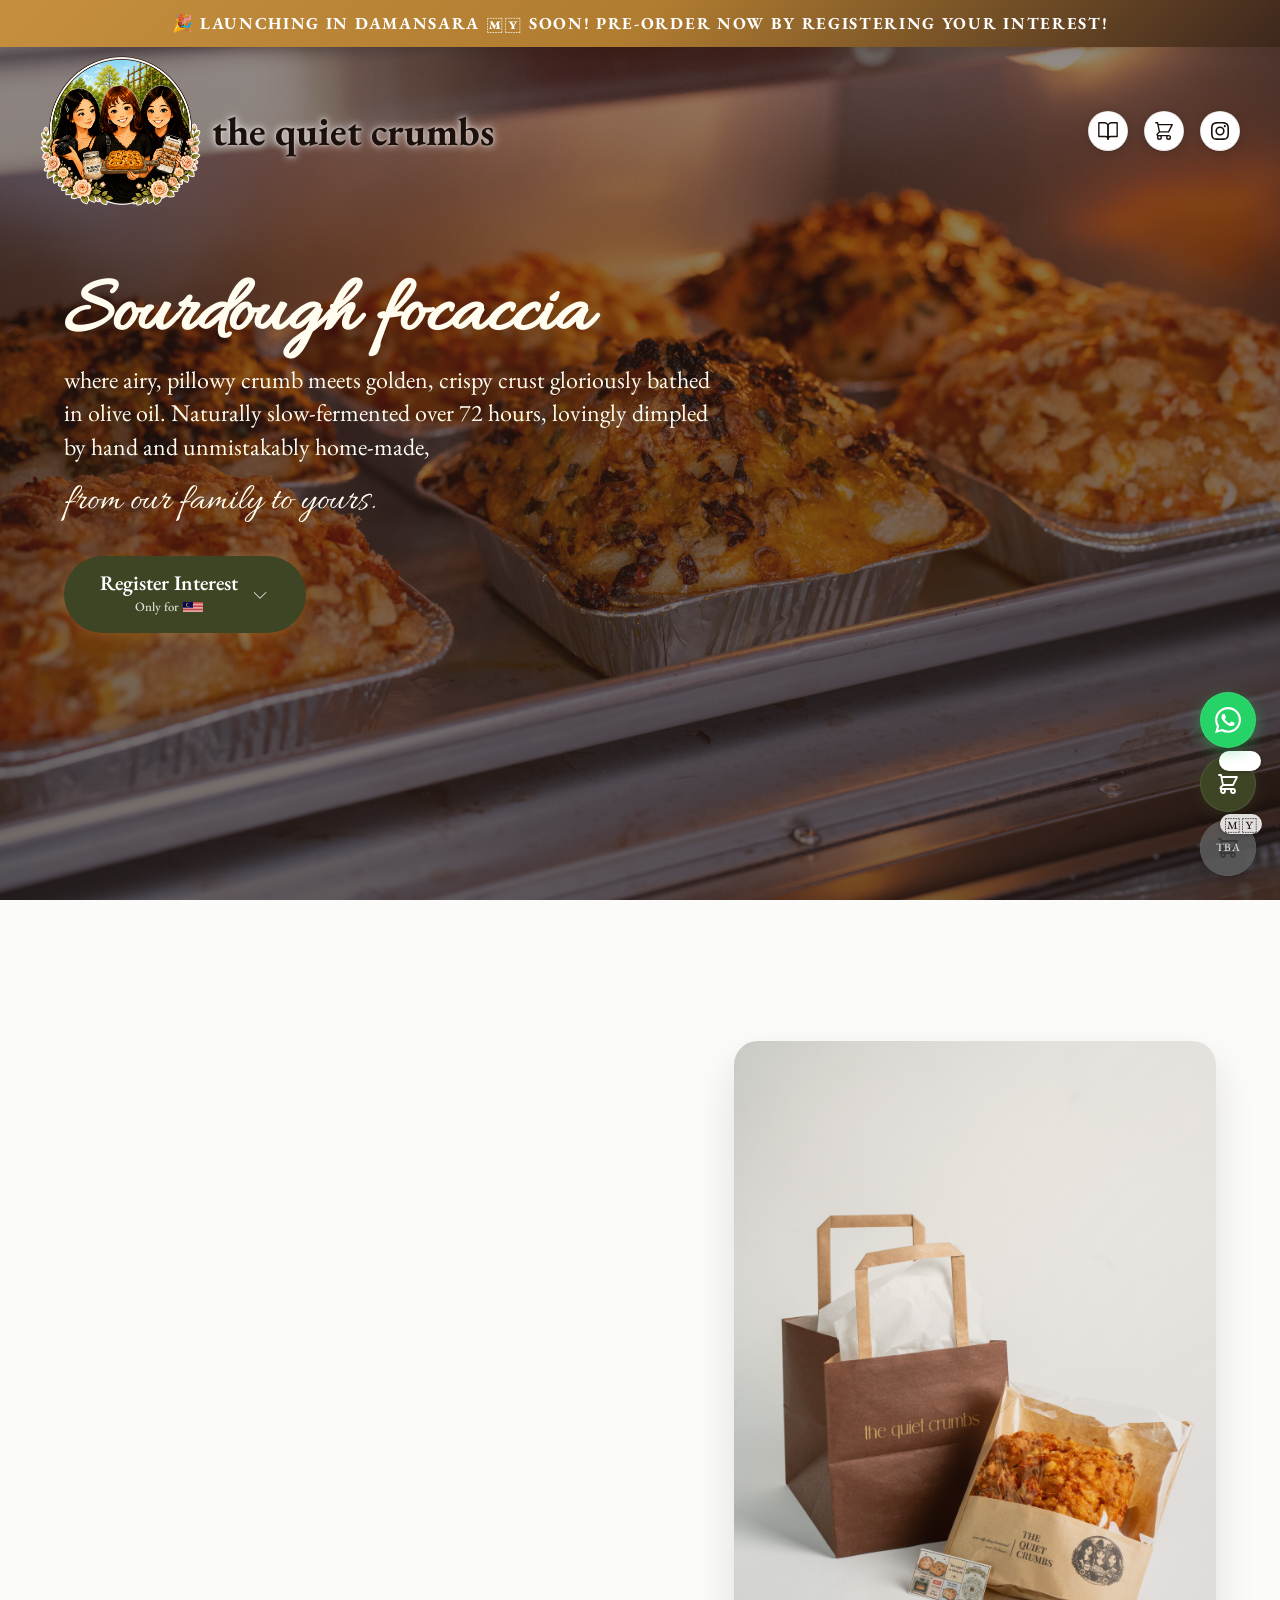
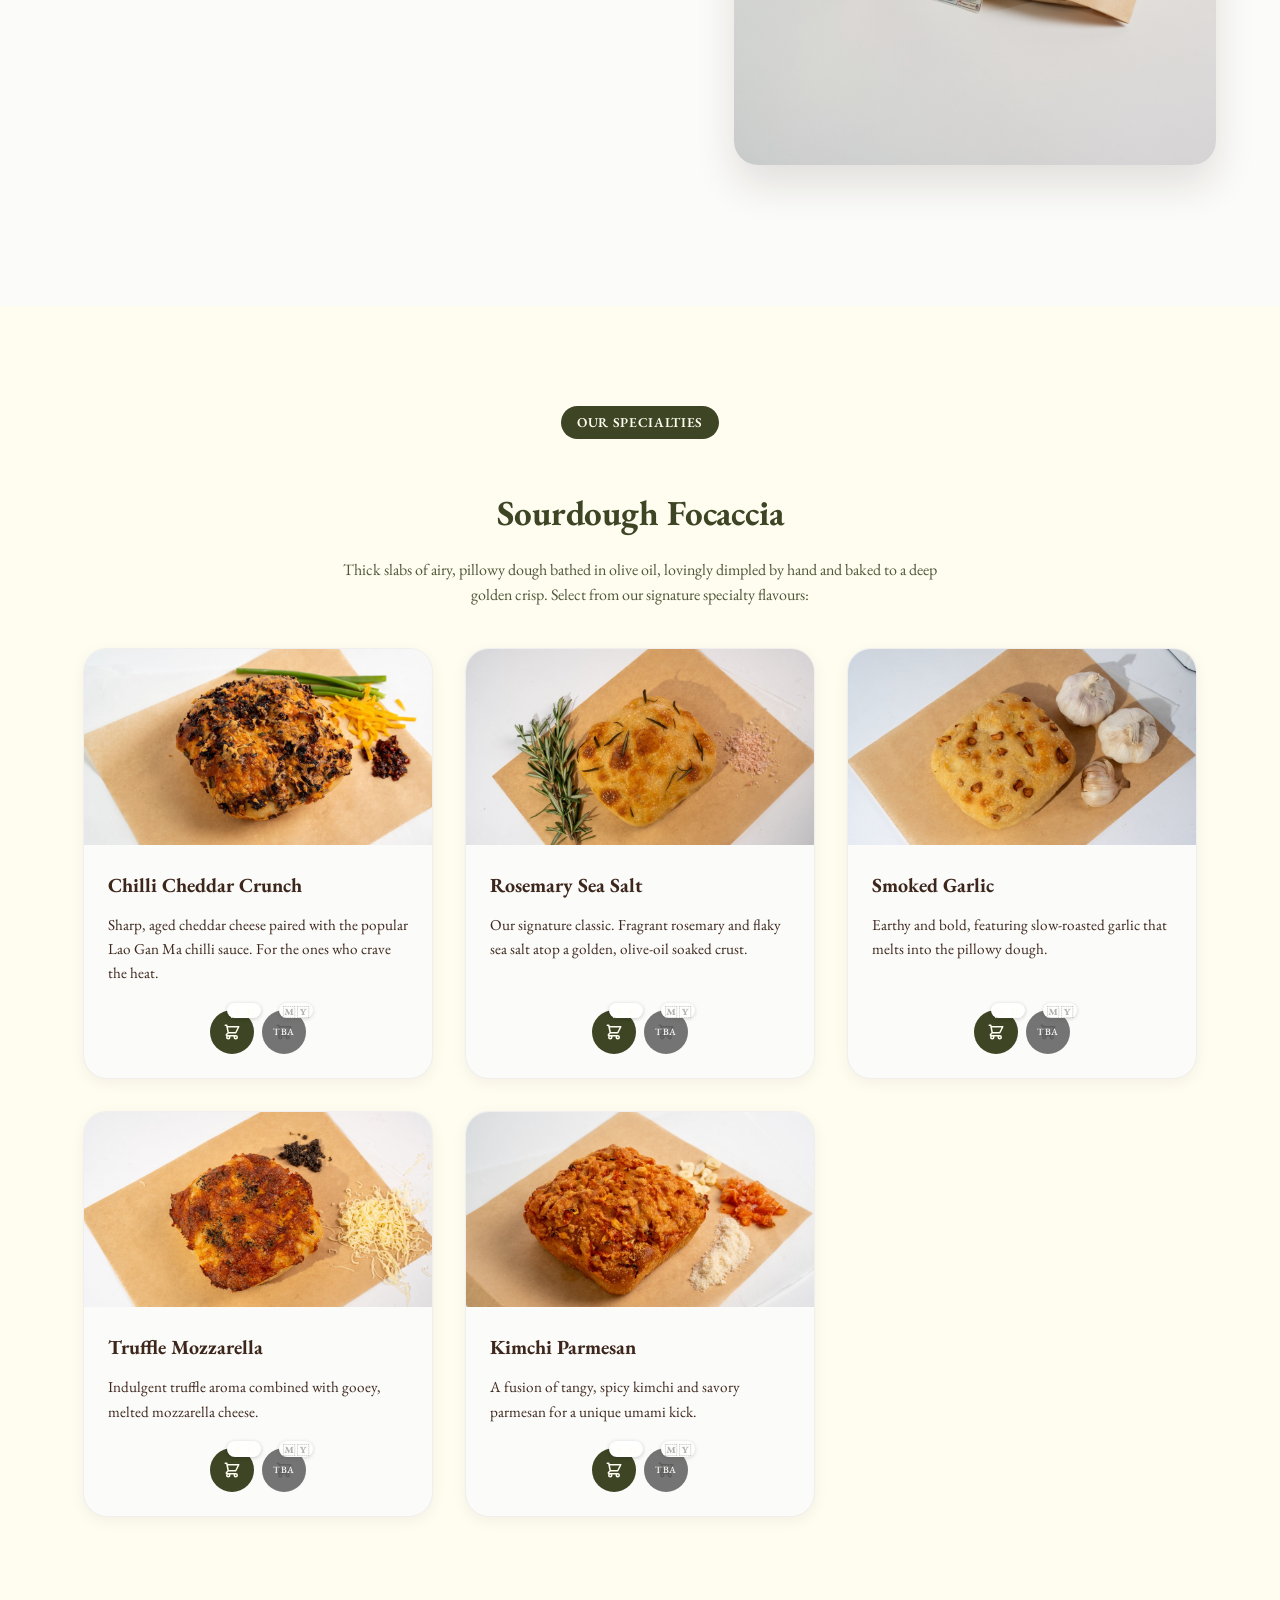
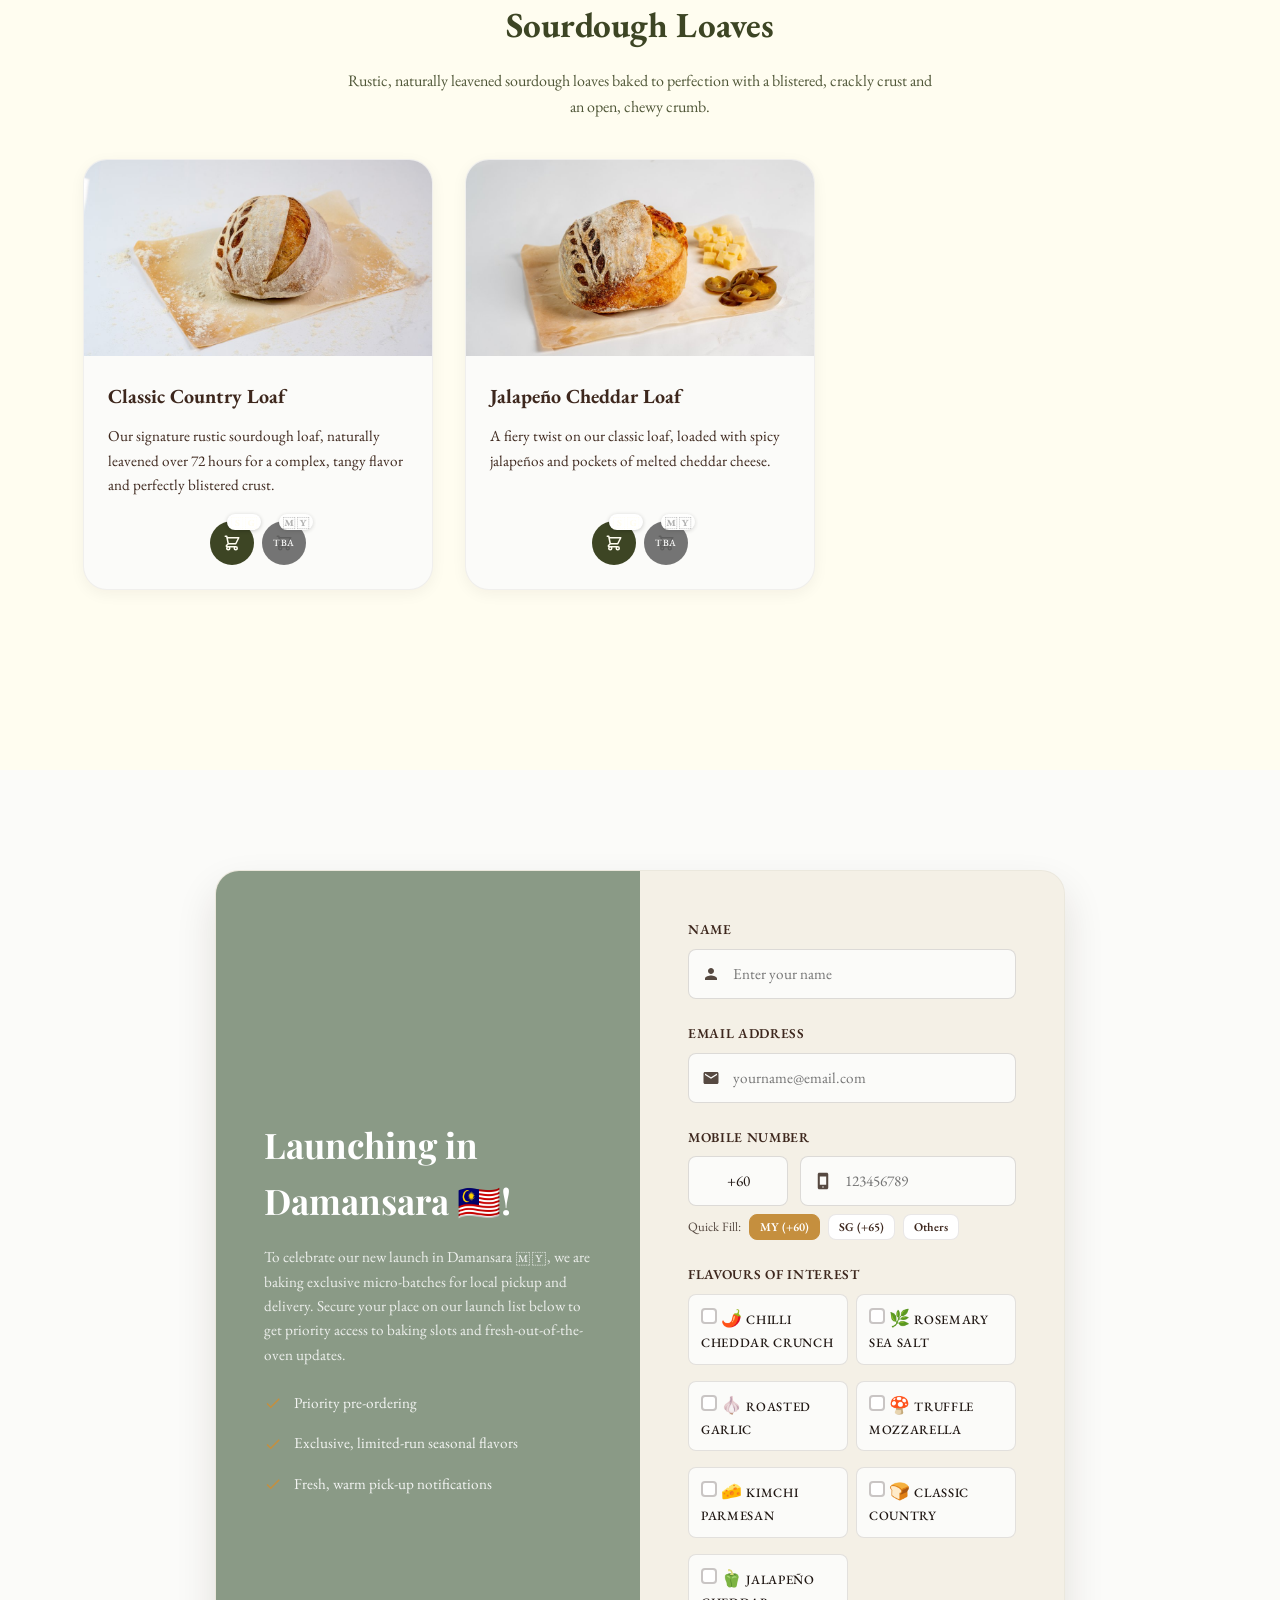
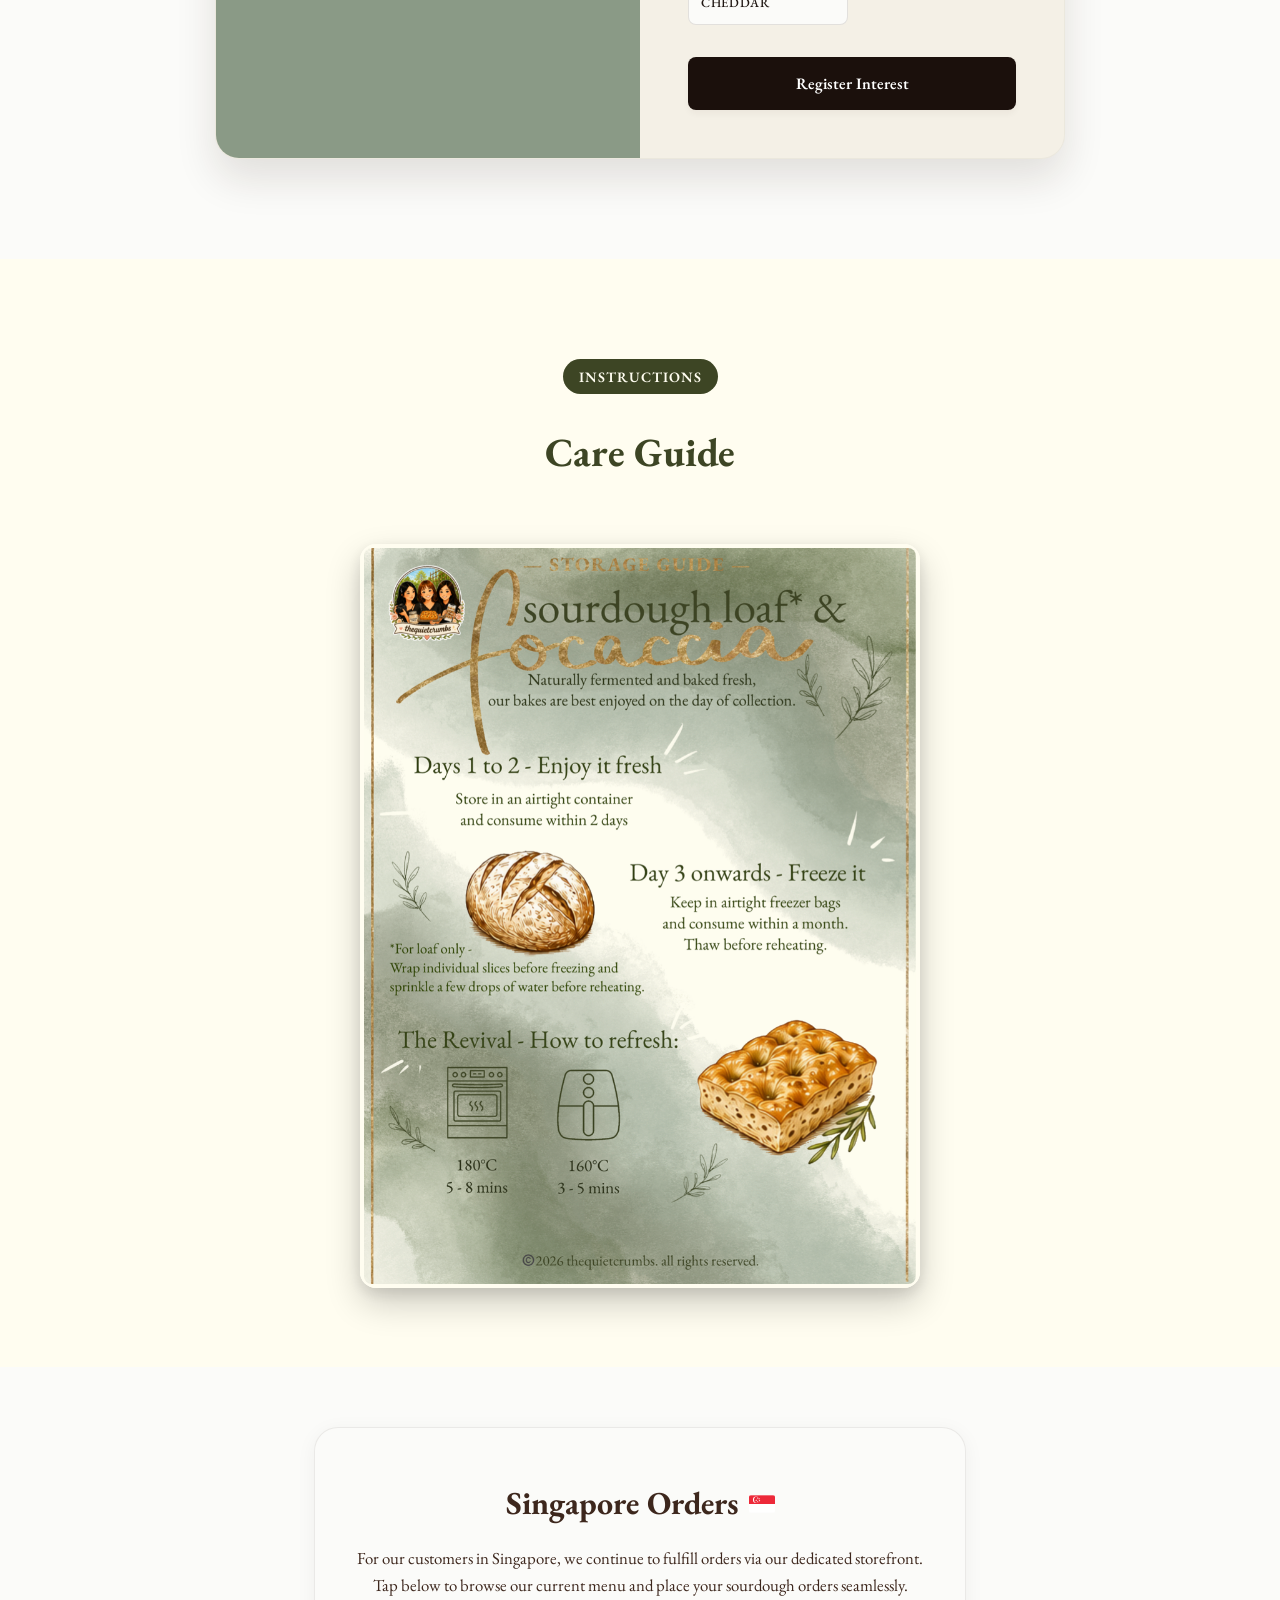
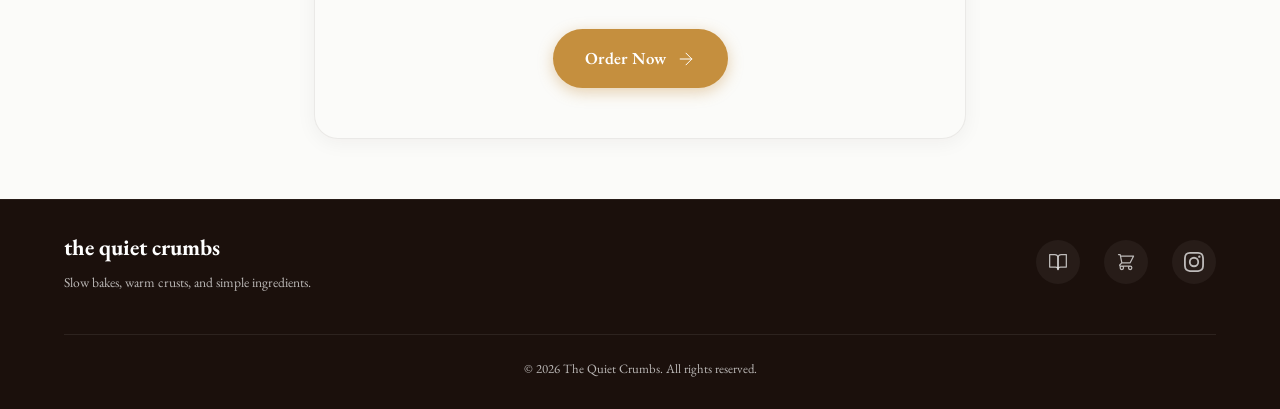
==== index.html @ 99795e87 "chore: point og tags to correct optimized image and delete unused assets" ====
<!DOCTYPE html>
<html lang="en">

<head>
  <meta charset="UTF-8">
  <meta name="viewport" content="width=device-width, initial-scale=1.0">
  <title>The Quiet Crumbs | Artisanal Sourdough & Gourmet Focaccia</title>
  <meta name="description"
    content="Artisanal sourdough and gourmet focaccia, baked with patience, love, and a 72-hour slow fermentation process. Fresh from our home kitchen to your table.">

  <!-- Open Graph Meta Tags for Link Previews (WhatsApp, Telegram, etc.) -->
  <meta property="og:title" content="The Quiet Crumbs | Artisanal Sourdough & Gourmet Focaccia">
  <meta property="og:description" content="Artisanal sourdough and gourmet focaccia, baked with patience, love, and a 72-hour slow fermentation process. Fresh from our home kitchen to your table.">
  <meta property="og:image" content="https://thequietcrumbs.com/assets/og-image-2-opt.jpg">
  <meta property="og:image:width" content="1200">
  <meta property="og:image:height" content="630">
  <meta property="og:url" content="https://thequietcrumbs.com/">
  <meta property="og:type" content="website">

  <!-- Twitter Card Data -->
  <meta name="twitter:card" content="summary_large_image">
  <meta name="twitter:title" content="The Quiet Crumbs | Artisanal Sourdough & Gourmet Focaccia">
  <meta name="twitter:description" content="Artisanal sourdough and gourmet focaccia, baked with patience, love, and a 72-hour slow fermentation process. Fresh from our home kitchen to your table.">
  <meta name="twitter:image" content="https://thequietcrumbs.com/assets/og-image-2-opt.jpg">

  <!-- Favicon -->
  <link rel="icon" href="assets/favicon.png" type="image/png">
  <link rel="apple-touch-icon" href="assets/favicon.png">

  <!-- Google Fonts: Playfair Display (Serif) & Plus Jakarta Sans (Sans-serif) -->
  <link rel="preconnect" href="https://fonts.googleapis.com">
  <link rel="preconnect" href="https://fonts.gstatic.com" crossorigin>
  <link
    href="https://fonts.googleapis.com/css2?family=Allura&family=EB+Garamond:ital,wght@0,400..800;1,400..800&family=Playfair+Display:ital,wght@0,400..900;1,400..900&family=Plus+Jakarta+Sans:wght@300;400;500;600;700&display=swap"
    rel="stylesheet">

  <link rel="stylesheet" href="css/styles.css">
</head>

<body>

  <!-- SUCCESS TOAST -->
  <div class="toast" id="successToast">
    <div class="toast-icon">
      <svg viewBox="0 0 24 24">
        <path d="M20 6L9 17L4 12" stroke-linecap="round" stroke-linejoin="round" />
      </svg>
    </div>
    <div class="toast-content">
      <h4>Pre-Order Registered!</h4>
      <p>Thank you. We will contact you once the next batch is ready.</p>
    </div>
  </div>

  <!-- FLOATING ACTIONS WRAPPER -->
  <!-- SG Order (middle) -->
  <a href="https://order.thequietcrumbs.com/" class="whatsapp-float" style="bottom: 88px; width: 56px; height: 56px; padding: 0; justify-content: center; background: var(--color-main-1); box-shadow: 0 4px 15px rgba(61, 69, 36, 0.4); animation: sgPulse 2s infinite; position: fixed; right: 24px;" target="_blank" rel="noopener noreferrer" aria-label="Order Now (Singapore)">
    <svg viewBox="0 0 24 24" style="fill: none !important; stroke: white; stroke-width: 1.8; stroke-linecap: round; stroke-linejoin: round; width: 24px; height: 24px;">
      <path d="M3 3h2l.4 2M7 13h10l4-8H5.4M7 13L5.4 5M7 13l-2.293 2.293c-.63.63-.184 1.707.707 1.707H17m0 0a2 2 0 100 4 2 2 0 000-4zm-8 2a2 2 0 11-4 0 2 2 0 014 0z"></path>
    </svg>
    <span style="position: absolute; top: -6px; right: -6px; font-size: 1rem; line-height: 1; background: white; border-radius: 999px; padding: 2px 4px; box-shadow: 0 1px 4px rgba(0,0,0,0.25);">🇸🇬</span>
  </a>
  <!-- MY Order - TBA (bottom) -->
  <div style="position: fixed; bottom: 24px; right: 24px; width: 56px; height: 56px; border-radius: 50%; background: #d0d0d0; display: flex; align-items: center; justify-content: center; cursor: not-allowed; box-shadow: 0 4px 12px rgba(0,0,0,0.15); z-index: 999; opacity: 0.85;" title="Coming soon for Malaysia" aria-label="Malaysia - Coming Soon">
    <svg viewBox="0 0 24 24" style="fill: none !important; stroke: #888; stroke-width: 1.8; stroke-linecap: round; stroke-linejoin: round; width: 24px; height: 24px;">
      <path d="M3 3h2l.4 2M7 13h10l4-8H5.4M7 13L5.4 5M7 13l-2.293 2.293c-.63.63-.184 1.707.707 1.707H17m0 0a2 2 0 100 4 2 2 0 000-4zm-8 2a2 2 0 11-4 0 2 2 0 014 0z"></path>
    </svg>
    <!-- TBA overlay -->
    <div style="position: absolute; top: 0; left: 0; right: 0; bottom: 0; background: rgba(0,0,0,0.55); border-radius: 50%; display: flex; align-items: center; justify-content: center; color: white; font-weight: 500; font-size: 0.7rem; letter-spacing: 0.5px;">TBA</div>
    <!-- Flag badge on top -->
    <span style="position: absolute; top: -6px; right: -6px; font-size: 1rem; line-height: 1; background: white; border-radius: 999px; padding: 2px 4px; box-shadow: 0 1px 4px rgba(0,0,0,0.25); z-index: 1;">🇲🇾</span>
  </div>
  <!-- WhatsApp (top) -->
  <a id="whatsappFloat" href="#" class="whatsapp-float" style="position: fixed; bottom: 152px; right: 24px; width: 56px; height: 56px; padding: 0; justify-content: center;" target="_blank" rel="noopener noreferrer" aria-label="Chat on WhatsApp">
    <svg viewBox="0 0 24 24" fill="currentColor" style="width: 26px; height: 26px;">
      <path d="M17.472 14.382c-.297-.149-1.758-.867-2.03-.967-.273-.099-.471-.148-.67.15-.197.297-.767.966-.94 1.164-.173.199-.347.223-.644.075-.297-.15-1.255-.463-2.39-1.475-.883-.788-1.48-1.761-1.653-2.059-.173-.297-.018-.458.13-.606.134-.133.298-.347.446-.52.149-.174.198-.298.298-.497.099-.198.05-.371-.025-.52-.075-.149-.669-1.612-.916-2.207-.242-.579-.487-.5-.669-.51-.173-.008-.371-.01-.57-.01-.198 0-.52.074-.792.372-.272.297-1.04 1.016-1.04 2.479 0 1.462 1.065 2.875 1.213 3.074.149.198 2.096 3.2 5.077 4.487.709.306 1.262.489 1.694.625.712.227 1.36.195 1.871.118.571-.085 1.758-.719 2.006-1.413.248-.694.248-1.289.173-1.413-.074-.124-.272-.198-.57-.347m-5.421 7.403h-.004a9.87 9.87 0 01-5.031-1.378l-.361-.214-3.741.982.998-3.648-.235-.374a9.86 9.86 0 01-1.51-5.26c.001-5.45 4.436-9.884 9.888-9.884 2.64 0 5.122 1.03 6.988 2.898a9.825 9.825 0 012.893 6.994c-.003 5.45-4.437 9.884-9.885 9.884m8.413-18.297A11.815 11.815 0 0012.05 0C5.495 0 .16 5.335.157 11.892c0 2.096.547 4.142 1.588 5.945L.057 24l6.305-1.654a11.882 11.882 0 005.683 1.448h.005c6.554 0 11.89-5.335 11.893-11.893a11.821 11.821 0 00-3.48-8.413z"/>
    </svg>
  </a>

  <header id="mainHeader">
    <div class="announcement-bar">
      <span>🎉 Launching in Damansara 🇲🇾 Soon! Pre-Order Now by Registering your Interest!</span>
    </div>
    <div class="container nav-wrapper">
      <a href="#" class="logo" aria-label="The Quiet Crumbs Home">
        <img src="assets/thequietcrumbs_logo.png" alt="The Quiet Crumbs">
        <span>the quiet crumbs</span>
      </a>
      <div class="nav-social">
        <a href="#care-guide" class="btn-care-nav" aria-label="Care Guide" style="color: var(--color-main-1);">
          <svg viewBox="0 0 24 24" fill="none" stroke="currentColor" stroke-width="1.5" stroke-linecap="round" stroke-linejoin="round" style="width: 22px; height: 22px;"><path d="M2 3h6a4 4 0 0 1 4 4v14a3 3 0 0 0-3-3H2z"></path><path d="M22 3h-6a4 4 0 0 0-4 4v14a3 3 0 0 1 3-3h7z"></path></svg>
        </a>
        <a href="https://order.thequietcrumbs.com/" class="btn-care-nav" aria-label="Order" target="_blank" rel="noopener noreferrer" style="color: var(--color-main-1);">
          <svg viewBox="0 0 24 24" fill="none" stroke="currentColor" stroke-width="1.5" stroke-linecap="round" stroke-linejoin="round" style="width: 22px; height: 22px;"><path d="M3 3h2l.4 2M7 13h10l4-8H5.4M7 13L5.4 5M7 13l-2.293 2.293c-.63.63-.184 1.707.707 1.707H17m0 0a2 2 0 100 4 2 2 0 000-4zm-8 2a2 2 0 11-4 0 2 2 0 014 0z"></path></svg>
        </a>
        <a href="https://www.instagram.com/thequietcrumbs/" class="btn-instagram-nav" target="_blank"
          rel="noopener noreferrer" aria-label="Follow us on Instagram" style="color: var(--color-main-1);">
          <!-- SVG Instagram Icon -->
          <svg viewBox="0 0 24 24" fill="currentColor" style="width: 18px; height: 18px;">
            <path
              d="M12 2.163c3.204 0 3.584.012 4.85.07 3.252.148 4.771 1.691 4.919 4.919.058 1.265.069 1.645.069 4.849 0 3.205-.012 3.584-.069 4.849-.149 3.225-1.664 4.771-4.919 4.919-1.266.058-1.644.07-4.85.07-3.204 0-3.584-.012-4.849-.07-3.26-.149-4.771-1.699-4.919-4.92-.058-1.265-.07-1.644-.07-4.849 0-3.204.013-3.583.07-4.849.149-3.227 1.664-4.771 4.919-4.919 1.266-.057 1.645-.069 4.849-.069zM12 0C8.741 0 8.333.014 7.053.072 2.695.272.273 2.69.073 7.051.014 8.333 0 8.741 0 12c0 3.259.014 3.668.072 4.948.2 4.358 2.618 6.78 6.98 6.98 1.281.058 1.689.072 4.948.072 3.259 0 3.668-.014 4.948-.072 4.354-.2 6.782-2.618 6.979-6.98.059-1.28.073-1.689.073-4.948 0-3.259-.014-3.667-.072-4.947-.196-4.354-2.617-6.78-6.979-6.98C15.668.014 15.259 0 12 0zm0 5.838a6.162 6.162 0 1 0 0 12.324 6.162 6.162 0 0 0 0-12.324zM12 16a4 4 0 1 1 0-8 4 4 0 0 1 0 8zm6.406-11.845a1.44 1.44 0 1 0 0 2.881 1.44 1.44 0 0 0 0-2.881z" />
          </svg>
        </a>
      </div>
    </div>
  </header>

  <!-- HERO SECTION -->
  <section class="hero" id="home">
    <div class="container">
      <div class="hero-content">
        <div style="color: var(--color-main-2); max-width: 800px; margin: 0 auto;">
          <span class="hero-intro">Sourdough focaccia</span>
          <span class="hero-desc">where airy, pillowy crumb meets golden, crispy crust gloriously bathed in olive oil. Naturally slow-fermented over 72 hours, lovingly dimpled by hand and unmistakably home-made,</span>
          <span class="hero-outro">from our family to yours.</span>
        </div>
        <a href="#register" class="hero-cta" style="background-color: var(--color-main-1); border-color: var(--color-main-1); color: white; margin-top: 24px;">
          <div style="display: flex; flex-direction: column; align-items: center; line-height: 1.1; gap: 2px;">
            <span style="font-size: 1.3rem;">Register Interest</span>
            <span style="font-size: 0.8rem; font-weight: 500; opacity: 0.9; text-shadow: none; display: flex; align-items: center; gap: 4px; color: rgba(255,255,255,0.9);">Only for <svg xmlns="http://www.w3.org/2000/svg" viewBox="0 0 1200 600" width="16" height="10" style="border-radius: 1px;"><rect width="1200" height="600" fill="#fff"/><g fill="#cc0000"><rect y="0" width="1200" height="42.85"/><rect y="85.71" width="1200" height="42.85"/><rect y="171.42" width="1200" height="42.85"/><rect y="257.14" width="1200" height="42.85"/><rect y="342.85" width="1200" height="42.85"/><rect y="428.57" width="1200" height="42.85"/><rect y="514.28" width="1200" height="42.85"/></g><rect width="600" height="342.85" fill="#000066"/><circle cx="300" cy="171.42" r="120" fill="#fc0"/><circle cx="330" cy="171.42" r="105" fill="#000066"/><path d="M375.8,111.4l5.3,16.2l17-0.1l-13.8,10l5.2,16.3l-13.7-10.1l-13.8,10.1l5.2-16.3l-13.7-10.1l17,0.1L375.8,111.4z" fill="#fc0" transform="translate(-10, 0) scale(1.5)"/></svg></span>
          </div>
          <!-- SVG Arrow Down Icon -->
          <svg viewBox="0 0 24 24">
            <path d="M19 9l-7 7-7-7" stroke="white" stroke-width="1.2" fill="none" stroke-linecap="round"
              stroke-linejoin="round" />
          </svg>
        </a>
      </div>
    </div>
  </section>

  <!-- ABOUT SECTION -->
  <section class="about" id="about">
    <div class="container">
      <div class="about-grid">
        <div class="about-text reveal">
          <span class="badge">Our Story</span>
          <h2>Quiet Dedication to Natural, Handcrafted Goodness</h2>
          <div style="font-family: var(--font-garamond); font-size: 1.1rem; color: var(--color-text);">
            <p style="margin-bottom: 1.2em;">At <strong>TheQuietCrumbs</strong>, we've learned that good sourdough cannot be rushed. In a world of endless deadlines and hectic schedules, our story starts in the quiet moments after nightfall, when the frenzy of the day settles into a slower tempo. In this momentary reprieve, a woman dedicated to improving her <em>crumb</em> spent hours on end studying her sourdough starters. It took more than a few months of experimenting and countless feedback loops to finally decipher the fickle, temperamental and unhurried nature of wild yeast.</p>
            <p style="margin-bottom: 1.5em;">Fermented with this quiet dedication, our sourdough focaccia embodies our unwavering promise of quality derived only from the natural passage of time. In a world that often seeks shortcuts to efficiency above all else, let our sourdough focaccia be your reminder that the good things are worth slowing down for.</p>
          </div>
          <div class="about-highlight" style="font-family: var(--font-garamond); font-size: 1.15rem; font-style: normal;">
            "Made with 100% sourdough starter. Slowly fermented over 72 hours. Freshly baked-to-order. No industrial yeasts, no additives, no shortcuts."
          </div>
          <div class="about-stats">
            <div class="stat-item">
              <span class="stat-number">72h</span>
              <span class="stat-label">Slow Fermentation</span>
            </div>
            <div class="stat-item">
              <span class="stat-number">100%</span>
              <span class="stat-label">Natural Starter</span>
            </div>
            <div class="stat-item">
              <span class="stat-number">Limited</span>
              <span class="stat-label">Batches Made-to-Order</span>
            </div>
          </div>
        </div>
        <div class="about-image-container reveal">
          <div class="about-image-wrapper">
            <img src="assets/our-story.jpg"
              alt="A beautiful overhead shot of a freshly baked sourdough focaccia" class="about-image">
          </div>
        </div>
      </div>
    </div>
  </section>

  <!-- PRODUCTS SECTION -->
  <section class="products" id="products">
    <div class="container">
      
      <div class="products-header reveal" style="text-align: center; margin-bottom: 30px;">
        <span class="badge" style="background-color: var(--color-main-1); color: var(--color-main-2); border: none;">Our Specialties</span>
      </div>
      
      

      <!-- TAB: SOURDOUGH FOCACCIA -->
      <div id="section-focaccia">
        <h3 class="reveal" style="font-family: var(--font-heading); color: var(--color-main-1); font-size: 2.2rem; text-align: center; margin-bottom: 15px;">Sourdough Focaccia</h3>
        <p class="reveal" style="text-align: center; max-width: 600px; margin: 0 auto 40px auto; color: var(--color-main-1); opacity: 0.9; line-height: 1.6;">Thick slabs of airy, pillowy dough bathed in olive oil, lovingly dimpled by hand and baked to a deep golden crisp. Select from our signature specialty flavours:</p>
      <div class="products-grid" style="margin-bottom: 80px;">
        <div class="product-card reveal" style="display: flex; flex-direction: column; overflow: hidden; background: var(--color-cream); border-radius: var(--radius-lg); box-shadow: 0 4px 15px rgba(42, 27, 20, 0.05); transition: var(--transition-normal); border: 1px solid rgba(42, 27, 20, 0.05);">
          <div class="product-card-image" style="width: 100%; padding-top: 56.25%; position: relative;">
            <img src="assets/flavour_chilli_cheddar.jpg" style="position: absolute; top: 0; left: 0; width: 100%; height: 100%; object-fit: cover;" alt="Chilli Cheddar Crunch">
          </div>
          <div class="product-card-body" style="padding: 24px; display: flex; flex-direction: column; flex-grow: 1;">
            <h3 style="margin-top: 0; font-family: var(--font-heading); color: var(--color-brown-medium); font-size: 1.25rem; margin-bottom: 12px;">Chilli Cheddar Crunch</h3>
            <p style="flex-grow: 1; color: var(--color-brown-medium); font-size: 0.95rem; line-height: 1.6; margin-bottom: 24px;">Sharp, aged cheddar cheese paired with the popular Lao Gan Ma chilli sauce. For the ones who crave the heat.</p>
            <div class="product-card-actions">
              <div style="display: flex; gap: 8px; align-items: center; justify-content: center; width: 100%;">
              <a href="https://take.app/thequietcrumbs/p/cmpo6u0mj001704i5awvtyfr2" class="btn-sg-modern" target="_blank" rel="noopener noreferrer" style="display: flex; align-items: center; justify-content: center; background-color: var(--color-main-1); color: var(--color-main-2); padding: 0; border-radius: var(--radius-sm); text-decoration: none; font-weight: 600; width: 44px; height: 44px; border-radius: 50%; transition: background-color 0.2s; position: relative;" onmouseover="this.style.backgroundColor='#2b301a'" onmouseout="this.style.backgroundColor='var(--color-main-1)'">
                <svg style="width:18px;height:18px;" fill="none" stroke="currentColor" viewBox="0 0 24 24"><path stroke-linecap="round" stroke-linejoin="round" stroke-width="2" d="M3 3h2l.4 2M7 13h10l4-8H5.4M7 13L5.4 5M7 13l-2.293 2.293c-.63.63-.184 1.707.707 1.707H17m0 0a2 2 0 100 4 2 2 0 000-4zm-8 2a2 2 0 11-4 0 2 2 0 014 0z"></path></svg>
                <span style="position:absolute;top:-7px;right:-7px;font-size:0.85rem;background:white;border-radius:999px;padding:1px 3px;box-shadow:0 1px 4px rgba(0,0,0,0.2);line-height:1;">🇸🇬</span>
              </a>
              <div style="display: flex; align-items: center; justify-content: center; background-color: #f0f0f0; color: #a0a0a0; padding: 0; border-radius: var(--radius-sm); font-weight: 600; width: 44px; height: 44px; border-radius: 50%; cursor: not-allowed; opacity: 0.8; position: relative;" title="Coming soon">
                
                <svg style="width:18px;height:18px;" fill="none" stroke="currentColor" viewBox="0 0 24 24"><path stroke-linecap="round" stroke-linejoin="round" stroke-width="2" d="M3 3h2l.4 2M7 13h10l4-8H5.4M7 13L5.4 5M7 13l-2.293 2.293c-.63.63-.184 1.707.707 1.707H17m0 0a2 2 0 100 4 2 2 0 000-4zm-8 2a2 2 0 11-4 0 2 2 0 014 0z"></path></svg>
                <div style="position: absolute; top: 0; left: 0; right: 0; bottom: 0; background-color: rgba(0,0,0,0.65); color: white; display: flex; align-items: center; justify-content: center; font-weight: 500; letter-spacing: 1px; border-radius: 50%; font-size: 0.6rem; letter-spacing: 0.5px;">TBA</div>
                <span style="position:absolute;top:-7px;right:-7px;font-size:0.85rem;background:white;border-radius:999px;padding:1px 3px;box-shadow:0 1px 4px rgba(0,0,0,0.2);line-height:1;z-index:1;">🇲🇾</span>
              </div>
            </div>
            </div>
          </div>
        </div>
        <div class="product-card reveal" style="display: flex; flex-direction: column; overflow: hidden; background: var(--color-cream); border-radius: var(--radius-lg); box-shadow: 0 4px 15px rgba(42, 27, 20, 0.05); transition: var(--transition-normal); border: 1px solid rgba(42, 27, 20, 0.05);">
          <div class="product-card-image" style="width: 100%; padding-top: 56.25%; position: relative;">
            <img src="assets/flavour_rosemary_sea_salt.jpg" style="position: absolute; top: 0; left: 0; width: 100%; height: 100%; object-fit: cover;" alt="Rosemary Sea Salt">
          </div>
          <div class="product-card-body" style="padding: 24px; display: flex; flex-direction: column; flex-grow: 1;">
            <h3 style="margin-top: 0; font-family: var(--font-heading); color: var(--color-brown-medium); font-size: 1.25rem; margin-bottom: 12px;">Rosemary Sea Salt</h3>
            <p style="flex-grow: 1; color: var(--color-brown-medium); font-size: 0.95rem; line-height: 1.6; margin-bottom: 24px;">Our signature classic. Fragrant rosemary and flaky sea salt atop a golden, olive-oil soaked crust.</p>
            <div class="product-card-actions">
              <div style="display: flex; gap: 8px; align-items: center; justify-content: center; width: 100%;">
              <a href="https://take.app/thequietcrumbs/p/cmqc7j5mf000s0ckgv0p15gfh" class="btn-sg-modern" target="_blank" rel="noopener noreferrer" style="display: flex; align-items: center; justify-content: center; background-color: var(--color-main-1); color: var(--color-main-2); padding: 0; border-radius: var(--radius-sm); text-decoration: none; font-weight: 600; width: 44px; height: 44px; border-radius: 50%; transition: background-color 0.2s; position: relative;" onmouseover="this.style.backgroundColor='#2b301a'" onmouseout="this.style.backgroundColor='var(--color-main-1)'">
                <svg style="width:18px;height:18px;" fill="none" stroke="currentColor" viewBox="0 0 24 24"><path stroke-linecap="round" stroke-linejoin="round" stroke-width="2" d="M3 3h2l.4 2M7 13h10l4-8H5.4M7 13L5.4 5M7 13l-2.293 2.293c-.63.63-.184 1.707.707 1.707H17m0 0a2 2 0 100 4 2 2 0 000-4zm-8 2a2 2 0 11-4 0 2 2 0 014 0z"></path></svg>
                <span style="position:absolute;top:-7px;right:-7px;font-size:0.85rem;background:white;border-radius:999px;padding:1px 3px;box-shadow:0 1px 4px rgba(0,0,0,0.2);line-height:1;">🇸🇬</span>
              </a>
              <div style="display: flex; align-items: center; justify-content: center; background-color: #f0f0f0; color: #a0a0a0; padding: 0; border-radius: var(--radius-sm); font-weight: 600; width: 44px; height: 44px; border-radius: 50%; cursor: not-allowed; opacity: 0.8; position: relative;" title="Coming soon">
                
                <svg style="width:18px;height:18px;" fill="none" stroke="currentColor" viewBox="0 0 24 24"><path stroke-linecap="round" stroke-linejoin="round" stroke-width="2" d="M3 3h2l.4 2M7 13h10l4-8H5.4M7 13L5.4 5M7 13l-2.293 2.293c-.63.63-.184 1.707.707 1.707H17m0 0a2 2 0 100 4 2 2 0 000-4zm-8 2a2 2 0 11-4 0 2 2 0 014 0z"></path></svg>
                <div style="position: absolute; top: 0; left: 0; right: 0; bottom: 0; background-color: rgba(0,0,0,0.65); color: white; display: flex; align-items: center; justify-content: center; font-weight: 500; letter-spacing: 1px; border-radius: 50%; font-size: 0.6rem; letter-spacing: 0.5px;">TBA</div>
                <span style="position:absolute;top:-7px;right:-7px;font-size:0.85rem;background:white;border-radius:999px;padding:1px 3px;box-shadow:0 1px 4px rgba(0,0,0,0.2);line-height:1;z-index:1;">🇲🇾</span>
              </div>
            </div>
            </div>
          </div>
        </div>
        <div class="product-card reveal" style="display: flex; flex-direction: column; overflow: hidden; background: var(--color-cream); border-radius: var(--radius-lg); box-shadow: 0 4px 15px rgba(42, 27, 20, 0.05); transition: var(--transition-normal); border: 1px solid rgba(42, 27, 20, 0.05);">
          <div class="product-card-image" style="width: 100%; padding-top: 56.25%; position: relative;">
            <img src="assets/flavour_smoked_garlic.jpg" style="position: absolute; top: 0; left: 0; width: 100%; height: 100%; object-fit: cover;" alt="Smoked Garlic">
          </div>
          <div class="product-card-body" style="padding: 24px; display: flex; flex-direction: column; flex-grow: 1;">
            <h3 style="margin-top: 0; font-family: var(--font-heading); color: var(--color-brown-medium); font-size: 1.25rem; margin-bottom: 12px;">Smoked Garlic</h3>
            <p style="flex-grow: 1; color: var(--color-brown-medium); font-size: 0.95rem; line-height: 1.6; margin-bottom: 24px;">Earthy and bold, featuring slow-roasted garlic that melts into the pillowy dough.</p>
            <div class="product-card-actions">
              <div style="display: flex; gap: 8px; align-items: center; justify-content: center; width: 100%;">
              <a href="https://take.app/thequietcrumbs/p/cmqc7j5mf000s0ckgv0p15gfh" class="btn-sg-modern" target="_blank" rel="noopener noreferrer" style="display: flex; align-items: center; justify-content: center; background-color: var(--color-main-1); color: var(--color-main-2); padding: 0; border-radius: var(--radius-sm); text-decoration: none; font-weight: 600; width: 44px; height: 44px; border-radius: 50%; transition: background-color 0.2s; position: relative;" onmouseover="this.style.backgroundColor='#2b301a'" onmouseout="this.style.backgroundColor='var(--color-main-1)'">
                <svg style="width:18px;height:18px;" fill="none" stroke="currentColor" viewBox="0 0 24 24"><path stroke-linecap="round" stroke-linejoin="round" stroke-width="2" d="M3 3h2l.4 2M7 13h10l4-8H5.4M7 13L5.4 5M7 13l-2.293 2.293c-.63.63-.184 1.707.707 1.707H17m0 0a2 2 0 100 4 2 2 0 000-4zm-8 2a2 2 0 11-4 0 2 2 0 014 0z"></path></svg>
                <span style="position:absolute;top:-7px;right:-7px;font-size:0.85rem;background:white;border-radius:999px;padding:1px 3px;box-shadow:0 1px 4px rgba(0,0,0,0.2);line-height:1;">🇸🇬</span>
              </a>
              <div style="display: flex; align-items: center; justify-content: center; background-color: #f0f0f0; color: #a0a0a0; padding: 0; border-radius: var(--radius-sm); font-weight: 600; width: 44px; height: 44px; border-radius: 50%; cursor: not-allowed; opacity: 0.8; position: relative;" title="Coming soon">
                
                <svg style="width:18px;height:18px;" fill="none" stroke="currentColor" viewBox="0 0 24 24"><path stroke-linecap="round" stroke-linejoin="round" stroke-width="2" d="M3 3h2l.4 2M7 13h10l4-8H5.4M7 13L5.4 5M7 13l-2.293 2.293c-.63.63-.184 1.707.707 1.707H17m0 0a2 2 0 100 4 2 2 0 000-4zm-8 2a2 2 0 11-4 0 2 2 0 014 0z"></path></svg>
                <div style="position: absolute; top: 0; left: 0; right: 0; bottom: 0; background-color: rgba(0,0,0,0.65); color: white; display: flex; align-items: center; justify-content: center; font-weight: 500; letter-spacing: 1px; border-radius: 50%; font-size: 0.6rem; letter-spacing: 0.5px;">TBA</div>
                <span style="position:absolute;top:-7px;right:-7px;font-size:0.85rem;background:white;border-radius:999px;padding:1px 3px;box-shadow:0 1px 4px rgba(0,0,0,0.2);line-height:1;z-index:1;">🇲🇾</span>
              </div>
            </div>
            </div>
          </div>
        </div>
        <div class="product-card reveal" style="display: flex; flex-direction: column; overflow: hidden; background: var(--color-cream); border-radius: var(--radius-lg); box-shadow: 0 4px 15px rgba(42, 27, 20, 0.05); transition: var(--transition-normal); border: 1px solid rgba(42, 27, 20, 0.05);">
          <div class="product-card-image" style="width: 100%; padding-top: 56.25%; position: relative;">
            <img src="assets/flavour_truffle_mozzarella.jpg" style="position: absolute; top: 0; left: 0; width: 100%; height: 100%; object-fit: cover;" alt="Truffle Mozzarella">
          </div>
          <div class="product-card-body" style="padding: 24px; display: flex; flex-direction: column; flex-grow: 1;">
            <h3 style="margin-top: 0; font-family: var(--font-heading); color: var(--color-brown-medium); font-size: 1.25rem; margin-bottom: 12px;">Truffle Mozzarella</h3>
            <p style="flex-grow: 1; color: var(--color-brown-medium); font-size: 0.95rem; line-height: 1.6; margin-bottom: 24px;">Indulgent truffle aroma combined with gooey, melted mozzarella cheese.</p>
            <div class="product-card-actions">
              <div style="display: flex; gap: 8px; align-items: center; justify-content: center; width: 100%;">
              <a href="https://take.app/thequietcrumbs/p/cmqc7n6ao00020cktofhcmab2" class="btn-sg-modern" target="_blank" rel="noopener noreferrer" style="display: flex; align-items: center; justify-content: center; background-color: var(--color-main-1); color: var(--color-main-2); padding: 0; border-radius: var(--radius-sm); text-decoration: none; font-weight: 600; width: 44px; height: 44px; border-radius: 50%; transition: background-color 0.2s; position: relative;" onmouseover="this.style.backgroundColor='#2b301a'" onmouseout="this.style.backgroundColor='var(--color-main-1)'">
                <svg style="width:18px;height:18px;" fill="none" stroke="currentColor" viewBox="0 0 24 24"><path stroke-linecap="round" stroke-linejoin="round" stroke-width="2" d="M3 3h2l.4 2M7 13h10l4-8H5.4M7 13L5.4 5M7 13l-2.293 2.293c-.63.63-.184 1.707.707 1.707H17m0 0a2 2 0 100 4 2 2 0 000-4zm-8 2a2 2 0 11-4 0 2 2 0 014 0z"></path></svg>
                <span style="position:absolute;top:-7px;right:-7px;font-size:0.85rem;background:white;border-radius:999px;padding:1px 3px;box-shadow:0 1px 4px rgba(0,0,0,0.2);line-height:1;">🇸🇬</span>
              </a>
              <div style="display: flex; align-items: center; justify-content: center; background-color: #f0f0f0; color: #a0a0a0; padding: 0; border-radius: var(--radius-sm); font-weight: 600; width: 44px; height: 44px; border-radius: 50%; cursor: not-allowed; opacity: 0.8; position: relative;" title="Coming soon">
                
                <svg style="width:18px;height:18px;" fill="none" stroke="currentColor" viewBox="0 0 24 24"><path stroke-linecap="round" stroke-linejoin="round" stroke-width="2" d="M3 3h2l.4 2M7 13h10l4-8H5.4M7 13L5.4 5M7 13l-2.293 2.293c-.63.63-.184 1.707.707 1.707H17m0 0a2 2 0 100 4 2 2 0 000-4zm-8 2a2 2 0 11-4 0 2 2 0 014 0z"></path></svg>
                <div style="position: absolute; top: 0; left: 0; right: 0; bottom: 0; background-color: rgba(0,0,0,0.65); color: white; display: flex; align-items: center; justify-content: center; font-weight: 500; letter-spacing: 1px; border-radius: 50%; font-size: 0.6rem; letter-spacing: 0.5px;">TBA</div>
                <span style="position:absolute;top:-7px;right:-7px;font-size:0.85rem;background:white;border-radius:999px;padding:1px 3px;box-shadow:0 1px 4px rgba(0,0,0,0.2);line-height:1;z-index:1;">🇲🇾</span>
              </div>
            </div>
            </div>
          </div>
        </div>
        <div class="product-card reveal" style="display: flex; flex-direction: column; overflow: hidden; background: var(--color-cream); border-radius: var(--radius-lg); box-shadow: 0 4px 15px rgba(42, 27, 20, 0.05); transition: var(--transition-normal); border: 1px solid rgba(42, 27, 20, 0.05);">
          <div class="product-card-image" style="width: 100%; padding-top: 56.25%; position: relative;">
            <img src="assets/flavour_kimchi_parmesan.jpg" style="position: absolute; top: 0; left: 0; width: 100%; height: 100%; object-fit: cover;" alt="Kimchi Parmesan">
          </div>
          <div class="product-card-body" style="padding: 24px; display: flex; flex-direction: column; flex-grow: 1;">
            <h3 style="margin-top: 0; font-family: var(--font-heading); color: var(--color-brown-medium); font-size: 1.25rem; margin-bottom: 12px;">Kimchi Parmesan</h3>
            <p style="flex-grow: 1; color: var(--color-brown-medium); font-size: 0.95rem; line-height: 1.6; margin-bottom: 24px;">A fusion of tangy, spicy kimchi and savory parmesan for a unique umami kick.</p>
            <div class="product-card-actions">
              <div style="display: flex; gap: 8px; align-items: center; justify-content: center; width: 100%;">
              <a href="https://take.app/thequietcrumbs/p/cmrm0ot6m00000bku5y21mkoy" class="btn-sg-modern" target="_blank" rel="noopener noreferrer" style="display: flex; align-items: center; justify-content: center; background-color: var(--color-main-1); color: var(--color-main-2); padding: 0; border-radius: var(--radius-sm); text-decoration: none; font-weight: 600; width: 44px; height: 44px; border-radius: 50%; transition: background-color 0.2s; position: relative;" onmouseover="this.style.backgroundColor='#2b301a'" onmouseout="this.style.backgroundColor='var(--color-main-1)'">
                <svg style="width:18px;height:18px;" fill="none" stroke="currentColor" viewBox="0 0 24 24"><path stroke-linecap="round" stroke-linejoin="round" stroke-width="2" d="M3 3h2l.4 2M7 13h10l4-8H5.4M7 13L5.4 5M7 13l-2.293 2.293c-.63.63-.184 1.707.707 1.707H17m0 0a2 2 0 100 4 2 2 0 000-4zm-8 2a2 2 0 11-4 0 2 2 0 014 0z"></path></svg>
                <span style="position:absolute;top:-7px;right:-7px;font-size:0.85rem;background:white;border-radius:999px;padding:1px 3px;box-shadow:0 1px 4px rgba(0,0,0,0.2);line-height:1;">🇸🇬</span>
              </a>
              <div style="display: flex; align-items: center; justify-content: center; background-color: #f0f0f0; color: #a0a0a0; padding: 0; border-radius: var(--radius-sm); font-weight: 600; width: 44px; height: 44px; border-radius: 50%; cursor: not-allowed; opacity: 0.8; position: relative;" title="Coming soon">
                
                <svg style="width:18px;height:18px;" fill="none" stroke="currentColor" viewBox="0 0 24 24"><path stroke-linecap="round" stroke-linejoin="round" stroke-width="2" d="M3 3h2l.4 2M7 13h10l4-8H5.4M7 13L5.4 5M7 13l-2.293 2.293c-.63.63-.184 1.707.707 1.707H17m0 0a2 2 0 100 4 2 2 0 000-4zm-8 2a2 2 0 11-4 0 2 2 0 014 0z"></path></svg>
                <div style="position: absolute; top: 0; left: 0; right: 0; bottom: 0; background-color: rgba(0,0,0,0.65); color: white; display: flex; align-items: center; justify-content: center; font-weight: 500; letter-spacing: 1px; border-radius: 50%; font-size: 0.6rem; letter-spacing: 0.5px;">TBA</div>
                <span style="position:absolute;top:-7px;right:-7px;font-size:0.85rem;background:white;border-radius:999px;padding:1px 3px;box-shadow:0 1px 4px rgba(0,0,0,0.2);line-height:1;z-index:1;">🇲🇾</span>
              </div>
            </div>
            </div>
          </div>
        </div>
      </div>
      </div>
      </div>

      <!-- TAB: SOURDOUGH LOAVES -->
      <div id="section-loaves" style="margin-top: 60px;">
        <h3 class="reveal" style="font-family: var(--font-heading); color: var(--color-main-1); font-size: 2.2rem; text-align: center; margin-bottom: 15px;">Sourdough Loaves</h3>
        <p class="reveal" style="text-align: center; max-width: 600px; margin: 0 auto 40px auto; color: var(--color-main-1); opacity: 0.9; line-height: 1.6;">Rustic, naturally leavened sourdough loaves baked to perfection with a blistered, crackly crust and an open, chewy crumb.</p>
      <div class="products-grid" style="margin-bottom: 80px;">
        <div class="product-card reveal" style="display: flex; flex-direction: column; overflow: hidden; background: var(--color-cream); border-radius: var(--radius-lg); box-shadow: 0 4px 15px rgba(42, 27, 20, 0.05); transition: var(--transition-normal); border: 1px solid rgba(42, 27, 20, 0.05);">
          <div class="product-card-image" style="width: 100%; padding-top: 56.25%; position: relative;">
            <img src="assets/flavour_classic_country.jpg" style="position: absolute; top: 0; left: 0; width: 100%; height: 100%; object-fit: cover;" alt="Classic Country Loaf">
          </div>
          <div class="product-card-body" style="padding: 24px; display: flex; flex-direction: column; flex-grow: 1;">
            <h3 style="margin-top: 0; font-family: var(--font-heading); color: var(--color-brown-medium); font-size: 1.25rem; margin-bottom: 12px;">Classic Country Loaf</h3>
            <p style="flex-grow: 1; color: var(--color-brown-medium); font-size: 0.95rem; line-height: 1.6; margin-bottom: 24px;">Our signature rustic sourdough loaf, naturally leavened over 72 hours for a complex, tangy flavor and perfectly blistered crust.</p>
            <div class="product-card-actions">
              <div style="display: flex; gap: 8px; align-items: center; justify-content: center; width: 100%;">
              <a href="https://take.app/thequietcrumbs/p/cmpo6u0mj001704i5awvtyfr2" class="btn-sg-modern" target="_blank" rel="noopener noreferrer" style="display: flex; align-items: center; justify-content: center; background-color: var(--color-main-1); color: var(--color-main-2); padding: 0; border-radius: var(--radius-sm); text-decoration: none; font-weight: 600; width: 44px; height: 44px; border-radius: 50%; transition: background-color 0.2s; position: relative;" onmouseover="this.style.backgroundColor='#2b301a'" onmouseout="this.style.backgroundColor='var(--color-main-1)'">
                <svg style="width:18px;height:18px;" fill="none" stroke="currentColor" viewBox="0 0 24 24"><path stroke-linecap="round" stroke-linejoin="round" stroke-width="2" d="M3 3h2l.4 2M7 13h10l4-8H5.4M7 13L5.4 5M7 13l-2.293 2.293c-.63.63-.184 1.707.707 1.707H17m0 0a2 2 0 100 4 2 2 0 000-4zm-8 2a2 2 0 11-4 0 2 2 0 014 0z"></path></svg>
                <span style="position:absolute;top:-7px;right:-7px;font-size:0.85rem;background:white;border-radius:999px;padding:1px 3px;box-shadow:0 1px 4px rgba(0,0,0,0.2);line-height:1;">🇸🇬</span>
              </a>
              <div style="display: flex; align-items: center; justify-content: center; background-color: #f0f0f0; color: #a0a0a0; padding: 0; border-radius: var(--radius-sm); font-weight: 600; width: 44px; height: 44px; border-radius: 50%; cursor: not-allowed; opacity: 0.8; position: relative;" title="Coming soon">
                
                <svg style="width:18px;height:18px;" fill="none" stroke="currentColor" viewBox="0 0 24 24"><path stroke-linecap="round" stroke-linejoin="round" stroke-width="2" d="M3 3h2l.4 2M7 13h10l4-8H5.4M7 13L5.4 5M7 13l-2.293 2.293c-.63.63-.184 1.707.707 1.707H17m0 0a2 2 0 100 4 2 2 0 000-4zm-8 2a2 2 0 11-4 0 2 2 0 014 0z"></path></svg>
                <div style="position: absolute; top: 0; left: 0; right: 0; bottom: 0; background-color: rgba(0,0,0,0.65); color: white; display: flex; align-items: center; justify-content: center; font-weight: 500; letter-spacing: 1px; border-radius: 50%; font-size: 0.6rem; letter-spacing: 0.5px;">TBA</div>
                <span style="position:absolute;top:-7px;right:-7px;font-size:0.85rem;background:white;border-radius:999px;padding:1px 3px;box-shadow:0 1px 4px rgba(0,0,0,0.2);line-height:1;z-index:1;">🇲🇾</span>
              </div>
            </div>
            </div>
          </div>
        </div>
        <div class="product-card reveal" style="display: flex; flex-direction: column; overflow: hidden; background: var(--color-cream); border-radius: var(--radius-lg); box-shadow: 0 4px 15px rgba(42, 27, 20, 0.05); transition: var(--transition-normal); border: 1px solid rgba(42, 27, 20, 0.05);">
          <div class="product-card-image" style="width: 100%; padding-top: 56.25%; position: relative;">
            <img src="assets/flavour_jalapeno_cheddar.jpg" style="position: absolute; top: 0; left: 0; width: 100%; height: 100%; object-fit: cover;" alt="Jalapeño Cheddar Loaf">
          </div>
          <div class="product-card-body" style="padding: 24px; display: flex; flex-direction: column; flex-grow: 1;">
            <h3 style="margin-top: 0; font-family: var(--font-heading); color: var(--color-brown-medium); font-size: 1.25rem; margin-bottom: 12px;">Jalapeño Cheddar Loaf</h3>
            <p style="flex-grow: 1; color: var(--color-brown-medium); font-size: 0.95rem; line-height: 1.6; margin-bottom: 24px;">A fiery twist on our classic loaf, loaded with spicy jalapeños and pockets of melted cheddar cheese.</p>
            <div class="product-card-actions">
              <div style="display: flex; gap: 8px; align-items: center; justify-content: center; width: 100%;">
              <a href="https://take.app/thequietcrumbs/p/cmpo6u0mj001704i5awvtyfr2" class="btn-sg-modern" target="_blank" rel="noopener noreferrer" style="display: flex; align-items: center; justify-content: center; background-color: var(--color-main-1); color: var(--color-main-2); padding: 0; border-radius: var(--radius-sm); text-decoration: none; font-weight: 600; width: 44px; height: 44px; border-radius: 50%; transition: background-color 0.2s; position: relative;" onmouseover="this.style.backgroundColor='#2b301a'" onmouseout="this.style.backgroundColor='var(--color-main-1)'">
                <svg style="width:18px;height:18px;" fill="none" stroke="currentColor" viewBox="0 0 24 24"><path stroke-linecap="round" stroke-linejoin="round" stroke-width="2" d="M3 3h2l.4 2M7 13h10l4-8H5.4M7 13L5.4 5M7 13l-2.293 2.293c-.63.63-.184 1.707.707 1.707H17m0 0a2 2 0 100 4 2 2 0 000-4zm-8 2a2 2 0 11-4 0 2 2 0 014 0z"></path></svg>
                <span style="position:absolute;top:-7px;right:-7px;font-size:0.85rem;background:white;border-radius:999px;padding:1px 3px;box-shadow:0 1px 4px rgba(0,0,0,0.2);line-height:1;">🇸🇬</span>
              </a>
              <div style="display: flex; align-items: center; justify-content: center; background-color: #f0f0f0; color: #a0a0a0; padding: 0; border-radius: var(--radius-sm); font-weight: 600; width: 44px; height: 44px; border-radius: 50%; cursor: not-allowed; opacity: 0.8; position: relative;" title="Coming soon">
                
                <svg style="width:18px;height:18px;" fill="none" stroke="currentColor" viewBox="0 0 24 24"><path stroke-linecap="round" stroke-linejoin="round" stroke-width="2" d="M3 3h2l.4 2M7 13h10l4-8H5.4M7 13L5.4 5M7 13l-2.293 2.293c-.63.63-.184 1.707.707 1.707H17m0 0a2 2 0 100 4 2 2 0 000-4zm-8 2a2 2 0 11-4 0 2 2 0 014 0z"></path></svg>
                <div style="position: absolute; top: 0; left: 0; right: 0; bottom: 0; background-color: rgba(0,0,0,0.65); color: white; display: flex; align-items: center; justify-content: center; font-weight: 500; letter-spacing: 1px; border-radius: 50%; font-size: 0.6rem; letter-spacing: 0.5px;">TBA</div>
                <span style="position:absolute;top:-7px;right:-7px;font-size:0.85rem;background:white;border-radius:999px;padding:1px 3px;box-shadow:0 1px 4px rgba(0,0,0,0.2);line-height:1;z-index:1;">🇲🇾</span>
              </div>
            </div>
            </div>
          </div>
        </div>
      </div>
      </div>
      </div>




    </div>
  </section>

  <!-- INTEREST / PRE-ORDER FORM SECTION -->
  <section class="interest" id="register">
    <div class="container">
      <div class="interest-wrapper reveal">

        <!-- Left Side Information -->
        <div class="interest-info">
          <h2>Launching in Damansara 🇲🇾!</h2>
          <p>To celebrate our new launch in Damansara 🇲🇾, we are baking exclusive micro-batches for local pickup and
            delivery. Secure your place on our launch list below to get priority access to baking slots and
            fresh-out-of-the-oven updates.</p>
          <ul class="interest-info-list">
            <li>
              <!-- Check icon -->
              <svg viewBox="0 0 24 24">
                <path d="M9 16.17L4.83 12l-1.42 1.41L9 19 21 7l-1.41-1.41z" />
              </svg>
              <span>Priority pre-ordering</span>
            </li>
            <li>
              <!-- Check icon -->
              <svg viewBox="0 0 24 24">
                <path d="M9 16.17L4.83 12l-1.42 1.41L9 19 21 7l-1.41-1.41z" />
              </svg>
              <span>Exclusive, limited-run seasonal flavors</span>
            </li>
            <li>
              <!-- Check icon -->
              <svg viewBox="0 0 24 24">
                <path d="M9 16.17L4.83 12l-1.42 1.41L9 19 21 7l-1.41-1.41z" />
              </svg>
              <span>Fresh, warm pick-up notifications</span>
            </li>
          </ul>
        </div>

        <!-- Right Side Form -->
        <div class="interest-form-container">
          <form id="interestForm" novalidate>

            <!-- Name Field -->
            <div class="form-group">
              <label for="userName">Name</label>
              <div class="input-wrapper">
                <!-- User Icon -->
                <svg viewBox="0 0 24 24">
                  <path
                    d="M12 12c2.21 0 4-1.79 4-4s-1.79-4-4-4-4 1.79-4 4 1.79 4 4 4zm0 2c-2.67 0-8 1.34-8 4v2h16v-2c0-2.66-5.33-4-8-4z" />
                </svg>
                <input type="text" id="userName" name="name" class="form-control" placeholder="Enter your name"
                  required>
              </div>
            </div>

            <!-- Email Field -->
            <div class="form-group">
              <label for="userEmail">Email Address</label>
              <div class="input-wrapper">
                <!-- Email Icon -->
                <svg viewBox="0 0 24 24">
                  <path
                    d="M20 4H4c-1.1 0-1.99.9-1.99 2L2 18c0 1.1.9 2 2 2h16c1.1 0 2-.9 2-2V6c0-1.1-.9-2-2-2zm0 4l-8 5-8-5V6l8 5 8-5v2z" />
                </svg>
                <input type="email" id="userEmail" name="email" class="form-control" placeholder="yourname@email.com"
                  required>
              </div>
            </div>

            <!-- Mobile Field (2 text boxes for Country Code + Number) -->
            <div class="form-group">
              <label for="userPhone">Mobile Number</label>
              <div style="display: flex; gap: 12px;">
                <!-- Text Box 1: Country Code -->
                <div style="width: 100px; flex-shrink: 0;">
                  <input type="text" id="userCountryCode" name="countryCode" class="form-control"
                    style="padding-left: 14px; padding-right: 14px; text-align: center;" value="+60" placeholder="+60"
                    required>
                </div>
                <!-- Text Box 2: Mobile Number -->
                <div class="input-wrapper" style="flex: 1;">
                  <!-- Phone Icon -->
                  <svg viewBox="0 0 24 24">
                    <path
                      d="M17 1H7c-1.1 0-2 .9-2 2v18c0 1.1.9 2 2 2h10c1.1 0 2-.9 2-2V3c0-1.1-.9-2-2-2zm-5 20c-.55 0-1-.45-1-1s.45-1 1-1 1 .45 1 1-.45 1-1 1zm4.25-4H7.75V6h8.5v11z" />
                  </svg>
                  <input type="tel" id="userPhone" name="phone" class="form-control" placeholder="123456789" required>
                </div>
              </div>
              <!-- Presets Helpers -->
              <div class="country-presets"
                style="margin-top: 8px; font-size: 0.8rem; color: var(--color-text-muted); display: flex; gap: 8px; align-items: center; flex-wrap: wrap;">
                <span>Quick Fill:</span>
                <button type="button" class="preset-btn active" data-code="+60"
                  style="background: var(--color-cream-dark); border: 1px solid rgba(42,27,20,0.1); padding: 4px 10px; border-radius: var(--radius-sm); cursor: pointer; font-size: 0.75rem; font-weight: 600; color: var(--color-brown-medium); transition: var(--transition-fast);">MY
                  (+60)</button>
                <button type="button" class="preset-btn" data-code="+65"
                  style="background: var(--color-white); border: 1px solid rgba(42,27,20,0.1); padding: 4px 10px; border-radius: var(--radius-sm); cursor: pointer; font-size: 0.75rem; font-weight: 600; color: var(--color-brown-medium); transition: var(--transition-fast);">SG
                  (+65)</button>
                <button type="button" class="preset-btn" data-code=""
                  style="background: var(--color-white); border: 1px solid rgba(42,27,20,0.1); padding: 4px 10px; border-radius: var(--radius-sm); cursor: pointer; font-size: 0.75rem; font-weight: 600; color: var(--color-brown-medium); transition: var(--transition-fast);">Others</button>
              </div>
            </div>

            <!-- Flavours of Interest (Multi-select) -->
            <div class="form-group">
              <label>Flavours of Interest</label>
              <div class="flavour-checkbox-grid">
                <!-- Focaccias -->
                <label class="flavour-check-card">
                  <input type="checkbox" name="flavours" value="Chilli Cheddar Crunch Focaccia">
                  <span class="custom-check"></span>
                  <span class="flavour-emoji">🌶️</span>
                  <span class="check-label">Chilli Cheddar Crunch</span>
                </label>

                <label class="flavour-check-card">
                  <input type="checkbox" name="flavours" value="Rosemary Sea Salt Focaccia">
                  <span class="custom-check"></span>
                  <span class="flavour-emoji">🌿</span>
                  <span class="check-label">Rosemary Sea Salt</span>
                </label>
                <label class="flavour-check-card">
                  <input type="checkbox" name="flavours" value="Roasted Garlic Focaccia">
                  <span class="custom-check"></span>
                  <span class="flavour-emoji">🧄</span>
                  <span class="check-label">Roasted Garlic</span>
                </label>
                <label class="flavour-check-card">
                  <input type="checkbox" name="flavours" value="Truffle Mozzarella Focaccia">
                  <span class="custom-check"></span>
                  <span class="flavour-emoji">🍄</span>
                  <span class="check-label">Truffle Mozzarella</span>
                </label>

                <label class="flavour-check-card">
                  <input type="checkbox" name="flavours" value="Kimchi Parmesan Focaccia">
                  <span class="custom-check"></span>
                  <span class="flavour-emoji">🧀</span>
                  <span class="check-label">Kimchi Parmesan</span>
                </label>

                <!-- Loaves -->
                <label class="flavour-check-card">
                  <input type="checkbox" name="flavours" value="Classic Country Loaf">
                  <span class="custom-check"></span>
                  <span class="flavour-emoji">🍞</span>
                  <span class="check-label">Classic Country</span>
                </label>
                <label class="flavour-check-card">
                  <input type="checkbox" name="flavours" value="Jalapeño Cheddar Loaf">
                  <span class="custom-check"></span>
                  <span class="flavour-emoji">🫑</span>
                  <span class="check-label">Jalapeño Cheddar</span>
                </label>


              </div>
            </div>

            <!-- Submit Button -->
            <button type="submit" class="btn-submit" id="submitBtn">
              <span class="spinner"></span>
              <span class="btn-text">Register Interest</span>
            </button>

          </form>
        </div>

      </div>
    </div>
  </section>

  <!-- SG ORDER SECTION -->

  <!-- CARE GUIDE SECTION -->
  <section class="care-guide-section" id="care-guide" style="padding: 40px 0; background-color: var(--color-main-2);">
    <div class="container" style="text-align: center;">
            <div class="products-header reveal" style="text-align: center; margin-bottom: 0px; max-width: 600px; margin-left: auto; margin-right: auto; padding-top: 60px;">
        <span class="badge" style="background-color: var(--color-main-1); color: var(--color-main-2); border: none; font-size: 0.9rem; padding: 6px 16px; border-radius: 20px; text-transform: uppercase; letter-spacing: 1px;">Instructions</span>
        <h2 style="font-family: var(--font-heading); color: var(--color-main-1); font-size: 2.5rem; margin-top: 10px; margin-bottom: 20px;">Care Guide</h2>
      </div>
      <div class="game-card-container reveal" style="max-width: 600px; margin: 0 auto;">
        <div class="game-card">
          <img src="assets/care_card.png" alt="Focaccia Loaf Care Card" class="game-card-img" style="width:100%; border-radius: 12px; box-shadow: 0 10px 30px rgba(0,0,0,0.1);">
          <div class="game-card-glare"></div>
        </div>
      </div>
    </div>
  </section>

  <section class="sg-order" id="sg-order" style="background-color: transparent; padding: 60px 0;">
    <div class="container" style="max-width: 700px; margin: 0 auto; text-align: center;">
      
      <div class="sg-order-card reveal" style="background: var(--color-cream); border-radius: var(--radius-lg); padding: 50px 30px; box-shadow: 0 4px 20px rgba(42, 27, 20, 0.05); border: 1px solid rgba(42, 27, 20, 0.08);">
        <h2 style="font-family: var(--font-heading); color: var(--color-brown-medium); font-size: 2rem; margin-bottom: 16px; display: flex; align-items: center; justify-content: center; gap: 10px;">
          Singapore Orders 
          <svg xmlns="http://www.w3.org/2000/svg" viewBox="0 0 36 24" width="26" height="18" style="border-radius: 2px;">
            <rect width="36" height="12" fill="#ed2939"/>
            <rect y="12" width="36" height="12" fill="#fff"/>
            <circle cx="10" cy="6" r="4.5" fill="#fff"/>
            <circle cx="11.5" cy="6" r="4.5" fill="#ed2939"/>
            <g fill="#fff">
              <polygon points="12,2.5 12.3,3.4 13.2,3.4 12.5,4 12.7,4.9 12,4.4 11.3,4.9 11.5,4 10.8,3.4 11.7,3.4"/>
              <polygon points="14,3.5 14.3,4.4 15.2,4.4 14.5,5 14.7,5.9 14,5.4 13.3,5.9 13.5,5 12.8,4.4 13.7,4.4"/>
              <polygon points="14.5,6 14.8,6.9 15.7,6.9 15,7.5 15.2,8.4 14.5,7.9 13.8,8.4 14,7.5 13.3,6.9 14.2,6.9"/>
              <polygon points="12,7.5 12.3,8.4 13.2,8.4 12.5,9 12.7,9.9 12,9.4 11.3,9.9 11.5,9 10.8,8.4 11.7,8.4"/>
              <polygon points="10,5.5 10.3,6.4 11.2,6.4 10.5,7 10.7,7.9 10,7.4 9.3,7.9 9.5,7 8.8,6.4 9.7,6.4"/>
            </g>
          </svg>
        </h2>
        <p style="color: var(--color-brown-medium); margin-bottom: 30px; font-size: 1.05rem; line-height: 1.6;">
          For our customers in Singapore, we continue to fulfill orders via our dedicated storefront. 
          Tap below to browse our current menu and place your sourdough orders seamlessly.
        </p>
        <a href="https://order.thequietcrumbs.com/" class="sg-order-btn" target="_blank" rel="noopener noreferrer">
          <span>Order Now</span>
          <svg viewBox="0 0 24 24" width="20" height="20">
            <path d="M5 12h14M12 5l7 7-7 7" stroke="currentColor" stroke-width="1.2" fill="none" stroke-linecap="round" stroke-linejoin="round"/>
          </svg>
        </a>
      </div>
    </div>
  </section>

  <!-- FOOTER -->
  <footer>
    <div class="container">
      <div class="footer-content">
        <div class="footer-logo">
          <h3>the quiet crumbs</h3>
          <p>Slow bakes, warm crusts, and simple ingredients.</p>
        </div>
        <div class="footer-links">
          <a href="#care-guide" class="footer-link-item" aria-label="Care Guide">
            <svg viewBox="0 0 24 24" fill="none" stroke="currentColor" stroke-width="1.5" stroke-linecap="round" stroke-linejoin="round">
              <path d="M2 3h6a4 4 0 0 1 4 4v14a3 3 0 0 0-3-3H2z"></path>
              <path d="M22 3h-6a4 4 0 0 0-4 4v14a3 3 0 0 1 3-3h7z"></path>
            </svg>
          </a>
          <a href="https://order.thequietcrumbs.com/" class="footer-link-item" target="_blank" rel="noopener noreferrer" aria-label="Order Now">
            <svg viewBox="0 0 24 24" fill="none" stroke="currentColor" stroke-width="1.5" stroke-linecap="round" stroke-linejoin="round">
              <path d="M3 3h2l.4 2M7 13h10l4-8H5.4M7 13L5.4 5M7 13l-2.293 2.293c-.63.63-.184 1.707.707 1.707H17m0 0a2 2 0 100 4 2 2 0 000-4zm-8 2a2 2 0 11-4 0 2 2 0 014 0z"></path>
            </svg>
          </a>
          <a href="https://www.instagram.com/thequietcrumbs/" class="footer-link-item" target="_blank"
            rel="noopener noreferrer" aria-label="Follow us on Instagram">
            <svg viewBox="0 0 24 24">
              <path
                d="M12 2.163c3.204 0 3.584.012 4.85.07 3.252.148 4.771 1.691 4.919 4.919.058 1.265.069 1.645.069 4.849 0 3.205-.012 3.584-.069 4.849-.149 3.225-1.664 4.771-4.919 4.919-1.266.058-1.644.07-4.85.07-3.204 0-3.584-.012-4.849-.07-3.26-.149-4.771-1.699-4.919-4.92-.058-1.265-.07-1.644-.07-4.849 0-3.204.013-3.583.07-4.849.149-3.227 1.664-4.771 4.919-4.919 1.266-.057 1.645-.069 4.849-.069zM12 0C8.741 0 8.333.014 7.053.072 2.695.272.273 2.69.073 7.051.014 8.333 0 8.741 0 12c0 3.259.014 3.668.072 4.948.2 4.358 2.618 6.78 6.98 6.98 1.281.058 1.689.072 4.948.072 3.259 0 3.668-.014 4.948-.072 4.354-.2 6.782-2.618 6.979-6.98.059-1.28.073-1.689.073-4.948 0-3.259-.014-3.667-.072-4.947-.196-4.354-2.617-6.78-6.979-6.98C15.668.014 15.259 0 12 0zm0 5.838a6.162 6.162 0 1 0 0 12.324 6.162 6.162 0 0 0 0-12.324zM12 16a4 4 0 1 1 0-8 4 4 0 0 1 0 8zm6.406-11.845a1.44 1.44 0 1 0 0 2.881 1.44 1.44 0 0 0 0-2.881z" />
            </svg>
          </a>
        </div>
      </div>
      <div class="footer-copyright">
        <p>&copy; 2026 The Quiet Crumbs. All rights reserved.</p>
      </div>
    </div>
  </footer>

  <!-- ----------------------------------------------------
       JAVASCRIPT / INTERACTIVE CONTROLS
       ---------------------------------------------------- -->
  <script>
    document.addEventListener('DOMContentLoaded', () => {

      // ----------------------------------------------------
      // CONFIGURATION
      // ----------------------------------------------------
      // WhatsApp static chat link
      const WHATSAPP_LINK = "https://wa.me/message/ZPKXOCEJ3UVTE1";

      // Google Sheets Web App URL (or other POST endpoint)
      // Paste your Web App URL here after publishing the Apps Script.
      // If empty, the form will simulate a successful submission locally.
      const FORM_ENDPOINT = "https://script.google.com/macros/s/AKfycbzxp_5a5GGmlOSIHFZNDSJwJYbAjLqsMZ5dBlk6-XvMYgKcDWBOWsAhWRkNMWFHpZ3A/exec";

      // 1. Header scroll effect
      const header = document.getElementById('mainHeader');
      window.addEventListener('scroll', () => {
        if (window.scrollY > 50) {
          header.classList.add('scrolled');
        } else {
          header.classList.remove('scrolled');
        }
      });

      // 2. Smooth scrolling for internal anchor links
      const links = document.querySelectorAll('a[href^="#"]');
      links.forEach(link => {
        link.addEventListener('click', function (e) {
          const targetId = this.getAttribute('href');
          if (targetId === '#') return;

          e.preventDefault();
          const targetSection = document.querySelector(targetId);
          if (targetSection) {
            // Adjust offset for fixed header
            const headerHeight = header.offsetHeight;
            const targetPosition = targetSection.getBoundingClientRect().top + window.scrollY - headerHeight;

            window.scrollTo({
              top: targetPosition,
              behavior: 'smooth'
            });
          }
        });
      });

      // 3. Scroll Reveal Animation using IntersectionObserver
      const revealElements = document.querySelectorAll('.reveal');
      const revealObserver = new IntersectionObserver((entries, observer) => {
        entries.forEach(entry => {
          if (entry.isIntersecting) {
            entry.target.classList.add('active');
            observer.unobserve(entry.target); // Trigger only once
          }
        });
      }, {
        threshold: 0.15,
        rootMargin: '0px 0px -50px 0px'
      });

      revealElements.forEach(el => {
        revealObserver.observe(el);
      });

      // 4. Form Validation & Submission Integration
      const form = document.getElementById('interestForm');
      const submitBtn = document.getElementById('submitBtn');
      const toast = document.getElementById('successToast');
      const presetBtns = document.querySelectorAll('.preset-btn');
      const countryCodeInput = document.getElementById('userCountryCode');

      // Preset country code buttons click handlers
      presetBtns.forEach(btn => {
        btn.addEventListener('click', () => {
          presetBtns.forEach(b => b.classList.remove('active'));
          btn.classList.add('active');

          const code = btn.getAttribute('data-code');
          countryCodeInput.value = code;

          // If 'Others' was selected, focus on the input box
          if (code === "") {
            countryCodeInput.focus();
          }
        });
      });

      // Synchronize manual text edits with preset buttons active state
      countryCodeInput.addEventListener('input', () => {
        presetBtns.forEach(b => b.classList.remove('active'));
        const val = countryCodeInput.value.trim();
        let matched = false;
        presetBtns.forEach(b => {
          const code = b.getAttribute('data-code');
          if (code && val === code) {
            b.classList.add('active');
            matched = true;
          }
        });
        if (!matched) {
          document.querySelector('.preset-btn[data-code=""]').classList.add('active');
        }
      });

      form.addEventListener('submit', (e) => {
        e.preventDefault();

        const nameInput = document.getElementById('userName');
        const emailInput = document.getElementById('userEmail');
        const phoneInput = document.getElementById('userPhone');

        let isValid = true;

        // Reset styling
        [nameInput, emailInput, countryCodeInput, phoneInput].forEach(input => {
          input.style.borderColor = 'rgba(42, 27, 20, 0.15)';
        });

        // Basic validation
        if (!nameInput.value.trim()) {
          nameInput.style.borderColor = '#e74c3c';
          isValid = false;
        }

        const emailRegex = /^[^\s@]+@[^\s@]+\.[^\s@]+$/;
        if (!emailInput.value.trim() || !emailRegex.test(emailInput.value)) {
          emailInput.style.borderColor = '#e74c3c';
          isValid = false;
        }

        const countryCodeRegex = /^\+?[0-9]{1,4}$/;
        if (!countryCodeInput.value.trim() || !countryCodeRegex.test(countryCodeInput.value.trim())) {
          countryCodeInput.style.borderColor = '#e74c3c';
          isValid = false;
        }

        const phoneRegex = /^[0-9\s\-]{6,14}$/;
        if (!phoneInput.value.trim() || !phoneRegex.test(phoneInput.value.trim())) {
          phoneInput.style.borderColor = '#e74c3c';
          isValid = false;
        }

        if (!isValid) return;

        // Trigger Loading state
        submitBtn.classList.add('loading');

        const selectedFlavours = Array.from(document.querySelectorAll('input[name="flavours"]:checked'))
          .map(cb => cb.value);

        const formData = {
          name: nameInput.value.trim(),
          email: emailInput.value.trim(),
          countryCode: countryCodeInput.value.trim(),
          phone: phoneInput.value.trim(),
          flavours: selectedFlavours.join(', ')
        };

        if (FORM_ENDPOINT) {
          // Send to Google Sheets Web App
          fetch(FORM_ENDPOINT, {
            method: 'POST',
            mode: 'no-cors', // Bypasses CORS redirect issues common with Apps Script Web Apps
            headers: {
              'Content-Type': 'application/json'
            },
            body: JSON.stringify(formData)
          })
            .then(() => {
              handleSuccess();
            })
            .catch(err => {
              console.error("Submission failed:", err);
              alert("Oops! There was an issue submitting your registration. Please order directly via WhatsApp!");
              submitBtn.classList.remove('loading');
            });
        } else {
          // Simulate local success if endpoint is empty
          setTimeout(() => {
            handleSuccess();
          }, 1200);
        }

        function handleSuccess() {
          submitBtn.classList.remove('loading');
          form.reset();

          // Reset presets states
          presetBtns.forEach(b => b.classList.remove('active'));
          document.querySelector('.preset-btn[data-code="+60"]').classList.add('active');
          countryCodeInput.value = "+60";

          // Reset checkboxes: Check the first flavour by default
          const checkboxes = document.querySelectorAll('input[name="flavours"]');
          checkboxes.forEach((cb, idx) => {
            cb.checked = (idx === 0);
          });

          // Show Toast Success Notification
          toast.classList.add('show');
          setTimeout(() => {
            toast.classList.remove('show');
          }, 4000);
        }
      });

      // 5. WhatsApp Floating Button Link Setup
      const whatsappFloat = document.getElementById('whatsappFloat');
      if (whatsappFloat) {
        whatsappFloat.href = WHATSAPP_LINK;
      }

      // 6. Tabs Functionality
      const tabBtns = document.querySelectorAll('.tab-btn');
      const tabContents = document.querySelectorAll('.tab-content');

      tabBtns.forEach(btn => {
        btn.addEventListener('click', () => {
          // Remove active class from all buttons and contents
          tabBtns.forEach(b => b.classList.remove('active'));
          tabContents.forEach(c => c.classList.remove('active'));

          // Add active class to clicked button
          btn.classList.add('active');

          // Show targeted content
          const targetId = btn.getAttribute('data-target');
          const targetContent = document.getElementById(targetId);
          if (targetContent) {
            targetContent.classList.add('active');
          }
        });
      });

      // 7. Check URL hash for direct links to tabs (e.g., /#careguide)
      const hash = window.location.hash;
      if (hash === '#careguide' || hash === '#care-guide') {
        const targetBtn = document.querySelector('[data-target="tab-care-guide"]');
        if (targetBtn) {
          // Delay slightly to ensure page layout is ready before scrolling
          setTimeout(() => {
            targetBtn.click();
            const productsSection = document.getElementById('products');
            if (productsSection) {
              const headerHeight = document.getElementById('mainHeader').offsetHeight;
              const targetPosition = productsSection.getBoundingClientRect().top + window.scrollY - headerHeight;
              window.scrollTo({ top: targetPosition, behavior: 'smooth' });
            }
          }, 100);
        }
      }
    });
  </script>

</body>

</html>
---- css/styles.css ----
/* ----------------------------------------------------
       DESIGN SYSTEM & CSS VARIABLES
       ---------------------------------------------------- */
    :root {
      /* Palette */
      --color-main-1: #3d4524; /* Dark Green */
      --color-main-2: #fffdf0; /* Light Cream */
      --color-sub-1: #8a9a86;  /* Sage Green */
      --color-sub-3: #f4f0e6;  /* Alabaster */
      --color-gold: #c58f3e;
      --color-gold-hover: #b07c30;
      --color-gold-light: #fdf6eb;
      --color-brown-dark: #1b100c;
      --color-brown-medium: #3d271d;
      --color-cinnamon: #8d6e63;
      --color-cream: #fbfbf9;
      --color-cream-dark: #f6efe2;
      --color-text: #1f1612;
      --color-text-muted: #564941;
      --color-white: #ffffff;
      --color-whatsapp: #25d366;
      --color-whatsapp-hover: #20ba5a;

      /* Typography */
      --font-allura: 'Allura', cursive;
      --font-garamond: 'EB Garamond', serif;
      --font-serif: 'Playfair Display', Georgia, serif;
      --font-sans: 'Plus Jakarta Sans', system-ui, -apple-system, sans-serif;

      /* Layout & Shadows */
      --radius-sm: 8px;
      --radius-md: 16px;
      --radius-lg: 24px;
      --radius-full: 9999px;
      --shadow-sm: 0 4px 6px rgba(42, 27, 20, 0.04);
      --shadow-md: 0 10px 20px rgba(42, 27, 20, 0.08);
      --shadow-lg: 0 20px 40px rgba(42, 27, 20, 0.12);
      --glass-bg: rgba(255, 255, 255, 0.75);
      --glass-border: rgba(255, 255, 255, 0.4);
      --glass-shadow: 0 8px 32px 0 rgba(42, 27, 20, 0.1);

      /* Transitions */
      --transition-fast: 0.2s cubic-bezier(0.4, 0, 0.2, 1);
      --transition-normal: 0.4s cubic-bezier(0.4, 0, 0.2, 1);
      --transition-slow: 0.6s cubic-bezier(0.4, 0, 0.2, 1);
    }

    /* ----------------------------------------------------
       BASE STYLES
       ---------------------------------------------------- */
    * {
      box-sizing: border-box;
      margin: 0;
      padding: 0;
    }

    html {
      scroll-behavior: smooth;
      scroll-padding-top: 100px;
      font-size: 16px;
      -webkit-font-smoothing: antialiased;
      -moz-osx-font-smoothing: grayscale;
      overflow-x: hidden;
      max-width: 100vw;
    }

    @media (max-width: 768px) {
      html {
        font-size: 18.5px; /* Increases all rem-based typography globally on mobile */
      }
    }

    body {
      font-family: var(--font-garamond);
      background-color: var(--color-cream);
      color: var(--color-text);
      line-height: 1.6;
      overflow-x: hidden;
      position: relative;
    }

    body::before {
      content: "";
      position: fixed;
      top: 0;
      left: 0;
      width: 100vw;
      height: 100vh;
      background-image: url('../assets/TQC_Pattern_v2.0_Dark.png');
      background-repeat: no-repeat;
      background-size: cover;
      background-position: center;
      z-index: -1;
    }

    h1,
    h2,
    h3,
    h4 {
      font-family: var(--font-serif);
      color: var(--color-brown-dark);
      font-weight: 700;
    }

    p {
      font-weight: 400;
    }

    a {
      text-decoration: none;
      color: inherit;
      transition: var(--transition-fast);
    }

    input,
    button,
    textarea {
      font-family: inherit;
      outline: none;
    }

    .container {
      width: 100%;
      max-width: 1200px;
      margin: 0 auto;
      padding: 0 24px;
    }

    /* Section Utilities */
    section {
      padding: 100px 0;
      position: relative;
    }

    @media (max-width: 768px) {
      section {
        padding: 60px 0;
      }
    }

    .text-center {
      text-align: center;
    }

    .badge {
      display: inline-block;
      padding: 6px 16px;
      background-color: var(--color-gold-light);
      color: var(--color-gold);
      border-radius: var(--radius-full);
      font-size: 0.85rem;
      font-weight: 600;
      text-transform: uppercase;
      letter-spacing: 0.05em;
      margin-bottom: 16px;
      border: 1px solid rgba(197, 143, 62, 0.2);
    }

    /* ----------------------------------------------------
       HEADER / NAVIGATION
       ---------------------------------------------------- */
    /* Announcement Bar styling */
    .announcement-bar {
      background: linear-gradient(135deg, var(--color-gold) 0%, var(--color-gold-hover) 50%, var(--color-brown-medium) 100%);
      color: var(--color-white);
      text-align: center;
      padding: 10px 24px;
      font-size: 1.05rem;
      /* Increased size of banner text */
      font-weight: 700;
      letter-spacing: 0.1em;
      text-transform: uppercase;
      box-shadow: 0 2px 10px rgba(42, 27, 20, 0.15);
      transition: max-height var(--transition-normal), padding var(--transition-normal), opacity var(--transition-normal);
      overflow: hidden;
      max-height: 150px;
      /* Increased to accommodate wrapped text on mobile */
      opacity: 1;
      position: relative;
    }

    .announcement-bar::after {
      content: '';
      position: absolute;
      top: 0;
      left: -50%;
      width: 20%;
      height: 100%;
      background: linear-gradient(90deg, rgba(255, 255, 255, 0) 0%, rgba(255, 255, 255, 0.35) 50%, rgba(255, 255, 255, 0) 100%);
      transform: skewX(-30deg);
      animation: shineBar 5s infinite ease-in-out;
    }

    @keyframes shineBar {
      0% {
        left: -50%;
      }

      30%,
      100% {
        left: 150%;
      }
    }

    header.scrolled .announcement-bar {
      max-height: 0;
      padding-top: 0;
      padding-bottom: 0;
      opacity: 0;
    }

    header {
      position: fixed;
      top: 0;
      left: 0;
      width: 100%;
      z-index: 1000;
      transition: var(--transition-normal);
    }

    header.scrolled {
      background-image: linear-gradient(rgba(251, 251, 249, 0.92), rgba(251, 251, 249, 0.92)), url('../assets/TQC_Pattern_v2.0_Dark.png');
      background-repeat: repeat;
      backdrop-filter: blur(12px);
      -webkit-backdrop-filter: blur(12px);
      border-bottom: 1px solid var(--glass-border);
      box-shadow: var(--shadow-sm);
    }

    .nav-wrapper {
      display: flex;
      justify-content: space-between;
      align-items: center;
      padding: 8px 0;
      /* Increased header padding */
      transition: var(--transition-normal);
    }

    header.scrolled .nav-wrapper {
      padding: 4px 0;
      /* Increased scrolled padding */
    }

    .logo {
      display: flex;
      align-items: center;
      gap: 10px;
      font-family: var(--font-garamond);
      font-size: 2.5rem;
      /* Increased size of logo text */
      font-weight: 700;
      color: var(--color-brown-dark);
    }

    .logo span {
      margin-left: 1px;
      /* Negative margin to pull brand text closer, overlapping PNG whitespace */
      text-shadow: 0 0 8px rgba(255, 255, 255, 0.9), 0 0 3px rgba(255, 255, 255, 0.6);
      transition: text-shadow var(--transition-normal);
    }

    .logo img {
      height: 150px;
      width: auto;
      object-fit: contain;
      transition: var(--transition-normal);
      margin-top: 1px;
      margin-bottom: 1px;
    }

    header.scrolled .logo img {
      height: 100px;
      margin-top: 1px;
      margin-bottom: 1px;
    }

    header.scrolled .logo span {
      text-shadow: none;
      /* Remove glow on scrolled light background */
    }

    @media (max-width: 768px) {
      .announcement-bar {
        font-size: 0.8rem;
        padding: 8px 16px;
      }
      .logo {
        font-size: 1.5rem;
        gap: 6px;
      }
      .logo img {
        height: 64px;
      }
      header.scrolled .logo img {
        height: 48px;
      }
    }

    .nav-social {
      display: flex;
      align-items: center;
      gap: 16px;
    }

    .btn-instagram-nav, .btn-care-nav {
      display: flex;
      align-items: center;
      justify-content: center;
      width: 40px;
      height: 40px;
      border-radius: var(--radius-full);
      background: var(--color-white);
      box-shadow: 0 2px 8px rgba(42, 27, 20, 0.18), 0 1px 3px rgba(42, 27, 20, 0.12);
      border: 1px solid rgba(42, 27, 20, 0.1);
      transition: var(--transition-fast);
    }

    .btn-instagram-nav:hover, .btn-care-nav:hover {
      transform: translateY(-2px);
      box-shadow: 0 6px 16px rgba(42, 27, 20, 0.22), 0 2px 6px rgba(42, 27, 20, 0.14);
      background: var(--color-gold-light);
      border-color: rgba(197, 143, 62, 0.3);
    }

    .btn-instagram-nav svg {
      width: 20px;
      height: 20px;
      fill: var(--color-brown-dark);
      transition: var(--transition-fast);
    }

    .btn-care-nav svg {
      width: 20px;
      height: 20px;
      color: var(--color-brown-dark);
      transition: var(--transition-fast);
    }

    .btn-instagram-nav:hover svg {
      fill: var(--color-gold);
    }

    .btn-care-nav:hover svg {
      color: var(--color-gold);
    }

    /* ----------------------------------------------------
       HERO SECTION
       ---------------------------------------------------- */
    .hero {
      height: 100vh;
      min-height: 700px;
      display: flex;
      align-items: center;
      background-image: linear-gradient(rgba(42, 27, 20, 0.5), rgba(42, 27, 20, 0.65)), url('../assets/hero-1.jpg');
      background-size: cover;
      background-position: center;
      background-attachment: fixed;
      color: var(--color-white);
      padding: 0;
    }

    @media (max-width: 1024px) {
      .hero {
        background-attachment: scroll;
        /* Disabled on mobile/tablets for performance */
      }
    }

    .hero-content {
      max-width: 650px;
      animation: fadeInUp 1s ease-out;
    }

    .hero h1 {
      font-size: 3.5rem;
      color: var(--color-white);
      line-height: 1.2;
      margin-bottom: 24px;
    }

    .hero p {
      font-size: 1.2rem;
      color: rgba(255, 255, 255, 0.9);
      margin-bottom: 36px;
      font-weight: 300;
    }

    .hero-intro {
      font-family: var(--font-allura);
      font-size: clamp(64px, 12vw, 80px);
      font-weight: bold;
      display: block; /* Starts the next text on a new line */
      line-height: 1.2;
    }

    .hero-desc {
      font-family: var(--font-garamond);
      font-size: clamp(20px, 4vw, 24px);
      line-height: 1.4;
    }

    .hero-outro {
      font-family: var(--font-allura);
      font-size: clamp(32px, 6vw, 38px);
      display: block; /* Starts the text on a new line */
      margin-top: 8px; /* Add a little breathing room since it's on a new line */
    }

    .hero-cta {
      display: inline-flex;
      align-items: center;
      gap: 12px;
      padding: 16px 36px;
      background-color: var(--color-cream);
      color: var(--color-brown-dark);
      font-weight: 600;
      border-radius: var(--radius-full);
      box-shadow: 0 4px 15px rgba(197, 143, 62, 0.4);
      transition: var(--transition-normal);
      font-size: 1.05rem;
    }

    .hero-cta:hover {
      background-color: var(--color-white);
      transform: translateY(-3px);
      box-shadow: 0 6px 20px rgba(197, 143, 62, 0.6);
    }

    .hero-cta svg {
      width: 20px;
      height: 20px;
      fill: currentColor;
      transition: var(--transition-fast);
    }

    .hero-cta:hover svg {
      transform: translateY(3px);
    }

    /* ----------------------------------------------------
       ABOUT SECTION
       ---------------------------------------------------- */
    .about {
      background-color: transparent;
    }

    .about-grid {
      display: grid;
      grid-template-columns: 1.1fr 0.9fr;
      gap: 80px;
      align-items: center;
    }

    @media (max-width: 992px) {
      .about-grid {
        grid-template-columns: 1fr;
        gap: 48px;
      }
    }

    @media (max-width: 768px) {
      .about-text {
        text-align: center;
      }
      .about-stats {
        justify-content: center;
        flex-wrap: wrap;
        gap: 24px;
      }
    }

    .about-text {
      background: rgba(251, 251, 249, 0.9);
      padding: 32px;
      border-radius: var(--radius-lg);
      backdrop-filter: blur(8px);
      box-shadow: var(--shadow-md);
      border: 1px solid rgba(255, 255, 255, 0.4);
    }

    .about-text h2 {
      font-size: 2.5rem;
      margin-bottom: 24px;
      line-height: 1.2;
    }

    .about-text p {
      font-size: 1.05rem;
      color: var(--color-text-muted);
      margin-bottom: 20px;
    }

    .about-highlight {
      font-family: var(--font-serif);
      font-style: italic;
      font-size: 1.2rem;
      color: var(--color-cinnamon);
      border-left: 3px solid var(--color-gold);
      padding-left: 20px;
      margin: 28px 0;
    }

    .about-stats {
      display: flex;
      gap: 40px;
      margin-top: 36px;
    }

    .stat-item {
      display: flex;
      flex-direction: column;
    }

    .stat-number {
      font-family: var(--font-serif);
      font-size: 2.2rem;
      font-weight: 700;
      color: var(--color-gold);
    }

    .stat-label {
      font-size: 0.85rem;
      font-weight: 600;
      color: var(--color-brown-medium);
      text-transform: uppercase;
      letter-spacing: 0.05em;
    }

    .about-image-wrapper {
      position: relative;
      border-radius: var(--radius-lg);
      overflow: hidden;
      box-shadow: var(--shadow-lg);
    }

    .about-image-wrapper::after {
      content: '';
      position: absolute;
      top: 0;
      left: 0;
      width: 100%;
      height: 100%;
      background: linear-gradient(135deg, rgba(197, 143, 62, 0.1), rgba(42, 27, 20, 0.15));
    }

    .about-image {
      width: 100%;
      display: block;
      transition: var(--transition-slow);
    }

    .about-image-wrapper:hover .about-image {
      transform: scale(1.05);
    }

    /* ----------------------------------------------------
       PRODUCTS SECTION (TABBED)
       ---------------------------------------------------- */
    .products {
      background-color: var(--color-main-2);
      color: var(--color-main-1);
    }

    .products-tabs {
      display: flex;
      justify-content: center;
      flex-wrap: wrap;
      gap: 12px;
      margin-bottom: 48px;
    }

    .tab-btn {
      padding: 12px 24px;
      background-color: transparent;
      border: 1.5px solid var(--color-main-1);
      color: var(--color-main-1);
      border-radius: var(--radius-full);
      font-family: var(--font-sans);
      font-size: 1rem;
      font-weight: 600;
      cursor: pointer;
      transition: var(--transition-normal);
    }

    .tab-btn:hover {
      background-color: rgba(61, 69, 36, 0.08); /* slight main-1 tint */
      transform: translateY(-2px);
    }

    .tab-btn.active {
      background-color: var(--color-main-1);
      color: var(--color-main-2);
      box-shadow: 0 4px 12px rgba(61, 69, 36, 0.25);
    }

    .tab-content {
      display: none;
      animation: fadeInTab 0.5s ease-out forwards;
    }

    .tab-content.active {
      display: block;
    }

    @keyframes fadeInTab {
      from { opacity: 0; transform: translateY(10px); }
      to { opacity: 1; transform: translateY(0); }
    }

    /* Care Guide Layout */
    .care-guide-wrapper {
      background-color: var(--color-cream-dark);
      border-radius: var(--radius-lg);
      padding: 48px;
      box-shadow: inset 0 2px 10px rgba(42, 27, 20, 0.02);
      border: 1px solid rgba(42, 27, 20, 0.05);
      color: var(--color-text);
      max-width: 900px;
      margin: 0 auto;
    }

    .care-guide-intro {
      text-align: center;
      margin-bottom: 40px;
    }
    
    .care-guide-intro h3 {
      font-size: 2.2rem;
      color: var(--color-main-1);
      margin-bottom: 12px;
      font-family: var(--font-garamond);
    }

    .care-guide-intro p {
      font-size: 1.15rem;
      font-style: italic;
      color: var(--color-text-muted);
      max-width: 600px;
      margin: 0 auto;
    }

    .care-timeline {
      display: grid;
      grid-template-columns: 1fr 1fr;
      gap: 32px;
      margin-bottom: 48px;
    }

    @media (max-width: 768px) {
      .care-timeline {
        grid-template-columns: 1fr;
      }
      .care-guide-wrapper {
        padding: 32px 24px;
      }
    }

    .care-step {
      background: var(--color-white);
      padding: 32px;
      border-radius: var(--radius-md);
      box-shadow: var(--shadow-sm);
      text-align: center;
      display: flex;
      flex-direction: column;
      align-items: center;
      border: 1px solid rgba(42, 27, 20, 0.03);
    }

    .care-step-icon {
      margin-bottom: 16px;
      color: var(--color-sub-1);
      animation: float-cute 3s ease-in-out infinite;
    }

    .care-step-icon svg {
      width: 48px;
      height: 48px;
      fill: none;
      stroke: currentColor;
      stroke-width: 1.5;
      stroke-linecap: round;
      stroke-linejoin: round;
    }

    .care-step h4 {
      font-size: 1.4rem;
      color: var(--color-main-1);
      margin-bottom: 12px;
      font-family: var(--font-garamond);
    }

    .care-step p {
      font-size: 1.05rem;
      color: var(--color-text-muted);
    }

    .care-revival {
      background: var(--color-white);
      padding: 40px;
      border-radius: var(--radius-md);
      box-shadow: var(--shadow-sm);
      border: 1px solid rgba(42, 27, 20, 0.03);
      text-align: center;
      margin-bottom: 32px;
    }

    .care-revival h4 {
      font-size: 1.6rem;
      color: var(--color-main-1);
      margin-bottom: 24px;
      font-family: var(--font-garamond);
    }

    .revival-methods {
      display: flex;
      justify-content: center;
      gap: 80px;
      flex-wrap: wrap;
    }

    .revival-method {
      display: flex;
      flex-direction: column;
      align-items: center;
    }

    .revival-method svg {
      width: 56px;
      height: 56px;
      margin-bottom: 12px;
      stroke: var(--color-gold);
      fill: none;
      stroke-width: 1.5;
      stroke-linecap: round;
      stroke-linejoin: round;
    }
    
    .revival-method span.method-name {
      font-weight: 600;
      color: var(--color-text);
      font-size: 1.1rem;
      margin-bottom: 4px;
      font-family: var(--font-sans);
    }
    
    .revival-method span.method-temp {
      font-size: 1.05rem;
      color: var(--color-text-muted);
    }

    @keyframes float-cute {
      0% { transform: translateY(0px) rotate(0deg); }
      50% { transform: translateY(-8px) rotate(3deg); }
      100% { transform: translateY(0px) rotate(0deg); }
    }

    @keyframes pulse-cute {
      0% { transform: scale(1); }
      50% { transform: scale(1.1) rotate(-3deg); }
      100% { transform: scale(1); }
    }

    .anim-lid {
      animation: lid-close 3s ease-in-out infinite;
    }

    .anim-snowflake {
      transform-origin: center;
      animation: snowflake-bristle 3s ease-in-out infinite;
    }

    @keyframes lid-close {
      0%, 100% { transform: translateY(-4px); }
      20%, 80% { transform: translateY(0); }
    }

    @keyframes snowflake-bristle {
      0%, 20%, 100% { transform: scale(1) rotate(0deg); }
      30%, 50%, 70%, 90% { transform: scale(1.15) rotate(10deg); }
      40%, 60%, 80% { transform: scale(1.15) rotate(-10deg); }
    }

    .care-note {
      background: rgba(197, 143, 62, 0.05);
      border-left: 4px solid var(--color-gold);
      padding: 16px 24px;
      border-radius: 0 var(--radius-sm) var(--radius-sm) 0;
      font-size: 0.95rem;
      color: var(--color-brown-medium);
      font-style: italic;
    }

    .products-header {
      max-width: 600px;
      margin: 0 auto 60px;
    }

    .products {
      background-color: var(--color-main-2);
      color: var(--color-main-1);
    }

    .products-header h2 {
      font-size: 2.5rem;
      margin-bottom: 16px;
      color: var(--color-main-1);
      font-family: var(--font-garamond);
    }

    .products-header p {
      color: var(--color-main-1);
      font-size: 1.1rem;
      font-family: var(--font-garamond);
    }

    .products-grid {
      display: grid;
      grid-template-columns: repeat(3, minmax(300px, 350px));
      justify-content: center;
      gap: 32px;
    }

    @media (max-width: 992px) {
      .products-grid {
        grid-template-columns: repeat(2, 1fr);
      }
    }

    @media (max-width: 600px) {
      .products-grid {
        grid-template-columns: 1fr;
      }
    }

    .product-card {
      background-color: var(--color-main-1);
      border-radius: var(--radius-md);
      overflow: hidden;
      box-shadow: var(--shadow-sm);
      transition: var(--transition-normal);
      border: 1px solid rgba(42, 27, 20, 0.03);
      display: flex;
      flex-direction: column;
      height: 100%;
    }

    .product-card:hover {
      transform: translateY(-8px);
      box-shadow: var(--shadow-lg);
      border-color: rgba(197, 143, 62, 0.15);
    }

    .product-card-icon {
      padding: 32px 32px 16px;
      color: var(--color-main-2);
    }

    .product-card-icon svg {
      width: 44px;
      height: 44px;
      stroke: currentColor;
      stroke-width: 1.5;
      fill: none;
    }

    .product-card-body {
      padding: 0 32px 32px;
      flex-grow: 1;
      display: flex;
      flex-direction: column;
    }

    .product-card h3 {
      font-size: 1.4rem;
      margin-bottom: 12px;
      color: var(--color-main-2);
      font-family: var(--font-garamond);
    }

    .product-card p {
      color: var(--color-main-2);
      font-size: 1.05rem;
      margin-bottom: 20px;
      flex-grow: 1;
      font-family: var(--font-garamond);
    }

    .product-tag {
      align-self: flex-start;
      padding: 4px 10px;
      background-color: var(--color-cream-dark);
      color: var(--color-brown-medium);
      font-size: 0.75rem;
      font-weight: 600;
      border-radius: var(--radius-sm);
      text-transform: uppercase;
      letter-spacing: 0.05em;
    }

    /* ----------------------------------------------------
       GAME CARD (CARE GUIDE)
       ---------------------------------------------------- */
    .game-card-container {
      display: flex;
      justify-content: center;
      align-items: center;
      padding: 40px 20px;
      perspective: 1000px;
    }

    .game-card {
      width: 100%;
      max-width: 700px;
      border-radius: 16px;
      overflow: hidden;
      box-shadow: 0 15px 35px rgba(0,0,0,0.2), 0 5px 15px rgba(0,0,0,0.1);
      transition: transform 0.4s ease, box-shadow 0.4s ease;
      position: relative;
      background-color: var(--color-main-2);
      transform-style: preserve-3d;
      animation: card-bounce-in 0.8s cubic-bezier(0.175, 0.885, 0.32, 1.275) both;
    }

    .game-card:hover {
      transform: translateY(-10px) rotateX(5deg) rotateY(-5deg);
      box-shadow: 0 25px 50px rgba(0,0,0,0.3), 0 0 40px rgba(212, 175, 55, 0.4);
    }

    .game-card-img {
      display: block;
      width: 100%;
      height: auto;
      border-radius: 16px;
      border: 4px solid var(--color-main-2);
    }

    .game-card-glare {
      position: absolute;
      top: 0;
      left: 0;
      width: 100%;
      height: 100%;
      background: linear-gradient(105deg, transparent 20%, rgba(255,255,255,0.4) 25%, transparent 30%);
      pointer-events: none;
      opacity: 0;
      transition: opacity 0.4s;
    }

    .game-card:hover .game-card-glare {
      opacity: 1;
      animation: glare-sweep 2s infinite;
    }

    @keyframes card-bounce-in {
      0% { transform: scale(0.8) translateY(50px); opacity: 0; }
      100% { transform: scale(1) translateY(0); opacity: 1; }
    }

    @keyframes glare-sweep {
      0% { background-position: -500px 0; }
      100% { background-position: 500px 0; }
    }

    /* ----------------------------------------------------
       INTEREST FORM SECTION
       ---------------------------------------------------- */
    .interest {
      background-color: transparent;
    }

    .interest-wrapper {
      max-width: 850px;
      margin: 0 auto;
      background: var(--color-sub-3);
      border-radius: var(--radius-lg);
      box-shadow: var(--shadow-lg);
      overflow: hidden;
      display: grid;
      grid-template-columns: 1fr 1fr;
      border: 1px solid rgba(42, 27, 20, 0.04);
    }

    @media (max-width: 768px) {
      .interest-wrapper {
        grid-template-columns: 1fr;
      }
    }

    .interest-info {
      padding: 48px;
      background-color: var(--color-sub-1);
      color: var(--color-white);
      display: flex;
      flex-direction: column;
      justify-content: center;
    }

    .interest-info h2 {
      color: var(--color-white);
      font-size: 2.2rem;
      margin-bottom: 16px;
    }

    .interest-info p {
      color: rgba(255, 255, 255, 0.85);
      font-size: 0.95rem;
      margin-bottom: 24px;
    }

    .interest-info-list {
      list-style: none;
    }

    .interest-info-list li {
      display: flex;
      align-items: center;
      gap: 12px;
      margin-bottom: 16px;
      font-size: 0.95rem;
      color: rgba(255, 255, 255, 0.9);
    }

    .interest-info-list svg {
      width: 18px;
      height: 18px;
      fill: var(--color-gold);
      flex-shrink: 0;
    }

    .interest-form-container {
      padding: 48px;
      display: flex;
      flex-direction: column;
      justify-content: center;
    }

    @media (max-width: 480px) {

      .interest-info,
      .interest-form-container {
        padding: 32px 24px;
      }
    }

    .form-group {
      margin-bottom: 24px;
      position: relative;
    }

    .form-group label {
      display: block;
      font-size: 0.85rem;
      font-weight: 600;
      color: var(--color-brown-medium);
      margin-bottom: 8px;
      text-transform: uppercase;
      letter-spacing: 0.05em;
    }

    .input-wrapper {
      position: relative;
    }

    .input-wrapper svg {
      position: absolute;
      left: 14px;
      top: 50%;
      transform: translateY(-50%);
      width: 18px;
      height: 18px;
      fill: var(--color-text-muted);
      transition: var(--transition-fast);
    }

    .form-control {
      width: 100%;
      padding: 14px 16px 14px 44px;
      border: 1.5px solid rgba(42, 27, 20, 0.15);
      border-radius: var(--radius-sm);
      font-size: 0.95rem;
      color: var(--color-text);
      background-color: var(--color-cream);
      transition: var(--transition-fast);
    }

    .form-control:focus {
      border-color: var(--color-gold);
      background-color: var(--color-white);
      box-shadow: 0 0 0 3px rgba(197, 143, 62, 0.15);
    }

    .form-control:focus+svg {
      fill: var(--color-gold);
    }

    /* Flavour Checkbox Grid */
    .flavour-checkbox-grid {
      display: flex;
      flex-wrap: wrap;
      gap: 8px;
      margin-top: 8px;
    }

    .flavour-check-card {
      display: flex;
      flex-direction: row;
      align-items: center;
      gap: 8px;
      /* Tighter gap to save space */
      padding: 10px 12px;
      border: 1.5px solid rgba(42, 27, 20, 0.12);
      border-radius: var(--radius-sm);
      background-color: var(--color-cream);
      cursor: pointer;
      transition: var(--transition-fast);
      user-select: none;
      flex: 0 0 calc(50% - 4px);
      /* Shorten card lengths to half */
      box-sizing: border-box;
      text-align: left;
      flex-wrap: nowrap;
      /* Prevent horizontal items from wrapping vertically */
    }

    @media (max-width: 480px) {
      .flavour-check-card {
        flex: 0 0 100%;
        /* Full width stack on mobile */
      }
    }

    .flavour-check-card:hover {
      border-color: var(--color-gold);
      background-color: var(--color-white);
    }

    .flavour-check-card input[type="checkbox"] {
      display: none;
      /* Hide standard checkbox */
    }

    .custom-check {
      width: 16px;
      height: 16px;
      border: 2px solid rgba(42, 27, 20, 0.25);
      border-radius: 4px;
      display: inline-flex;
      align-items: center;
      justify-content: center;
      position: relative;
      transition: var(--transition-fast);
      background-color: var(--color-white);
      flex-shrink: 0;
    }

    .flavour-check-card input[type="checkbox"]:checked+.custom-check {
      border-color: var(--color-gold);
      background-color: var(--color-gold);
    }

    .custom-check::after {
      content: '';
      position: absolute;
      width: 4px;
      height: 7px;
      border: solid var(--color-white);
      border-width: 0 2px 2px 0;
      transform: rotate(45deg) scale(0);
      transition: var(--transition-fast);
      top: 1px;
      left: 4px;
    }

    .flavour-check-card input[type="checkbox"]:checked+.custom-check::after {
      transform: rotate(45deg) scale(1);
    }

    .flavour-emoji {
      font-size: 1.05rem;
      width: 22px;
      display: inline-flex;
      justify-content: center;
      align-items: center;
      flex-shrink: 0;
    }

    .check-label {
      font-size: 0.8rem;
      font-weight: 500;
      color: var(--color-text);
      transition: var(--transition-fast);
      line-height: 1.2;
      text-align: left;
      flex-shrink: 1;
      white-space: normal;
      /* Text can wrap inside its block if needed, but the block stays inline */
    }

    .flavour-check-card input[type="checkbox"]:checked~.check-label {
      color: var(--color-brown-dark);
      font-weight: 600;
    }

    /* Country presets */
    .preset-btn.active {
      background-color: var(--color-gold) !important;
      color: var(--color-white) !important;
      border-color: var(--color-gold) !important;
    }

    .btn-submit {
      width: 100%;
      padding: 16px;
      background-color: var(--color-brown-dark);
      color: var(--color-white);
      border: none;
      font-weight: 600;
      font-size: 1rem;
      border-radius: var(--radius-sm);
      cursor: pointer;
      box-shadow: var(--shadow-sm);
      transition: var(--transition-fast);
      display: flex;
      align-items: center;
      justify-content: center;
      gap: 10px;
    }

    .btn-submit:hover {
      background-color: var(--color-gold);
      box-shadow: 0 4px 12px rgba(197, 143, 62, 0.3);
    }

    /* Button Loading State */
    .btn-submit.loading {
      pointer-events: none;
      background-color: var(--color-cinnamon);
    }
    .btn-submit .spinner {
      display: none;
      width: 20px;
      height: 20px;
      border: 2px solid rgba(255, 255, 255, 0.3);
      border-top-color: var(--color-white);
      border-radius: 50%;
      animation: spin 0.8s linear infinite;
    }

    .btn-submit.loading .spinner {
      display: inline-block;
    }

    .btn-submit.loading .btn-text {
      opacity: 0.75;
    }

    @keyframes spin {
      to {
        transform: rotate(360deg);
      }
    }

    /* ----------------------------------------------------
       SUCCESS TOAST NOTIFICATION
       ---------------------------------------------------- */
    .toast {
      position: fixed;
      bottom: -100px;
      left: 50%;
      transform: translateX(-50%);
      background: var(--color-white);
      border-left: 4px solid var(--color-gold);
      box-shadow: var(--shadow-lg);
      padding: 16px 24px;
      border-radius: var(--radius-md);
      z-index: 2000;
      display: flex;
      align-items: center;
      gap: 16px;
      transition: var(--transition-normal);
      opacity: 0;
      pointer-events: none;
      width: calc(100% - 48px);
      max-width: 450px;
    }

    .toast.show {
      bottom: 24px;
      opacity: 1;
      pointer-events: auto;
    }

    .toast-icon {
      width: 32px;
      height: 32px;
      background-color: var(--color-gold-light);
      border-radius: var(--radius-full);
      display: flex;
      align-items: center;
      justify-content: center;
      color: var(--color-gold);
      flex-shrink: 0;
    }

    .toast-icon svg {
      width: 18px;
      height: 18px;
      fill: none;
      stroke: currentColor;
      stroke-width: 3;
    }

    .toast-content h4 {
      font-family: var(--font-sans);
      font-weight: 700;
      font-size: 0.95rem;
      margin-bottom: 2px;
      color: var(--color-brown-dark);
    }

    .toast-content p {
      font-size: 0.85rem;
      color: var(--color-text-muted);
    }

    /* ----------------------------------------------------
       WHATSAPP FLOATING BUTTON
       ---------------------------------------------------- */
    .whatsapp-float {
      position: fixed;
      bottom: 24px;
      right: 24px;
      background-color: var(--color-whatsapp);
      color: var(--color-white);
      padding: 14px 22px;
      border-radius: var(--radius-full);
      box-shadow: 0 4px 15px rgba(37, 211, 102, 0.4);
      z-index: 999;
      display: flex;
      align-items: center;
      gap: 10px;
      font-weight: 600;
      font-size: 0.95rem;
      border: 1px solid rgba(255, 255, 255, 0.1);
      transition: var(--transition-normal);
      animation: whatsappPulse 3s infinite;
    }

    .whatsapp-float:hover {
      background-color: var(--color-whatsapp-hover);
      transform: translateY(-4px) scale(1.03);
      box-shadow: 0 8px 25px rgba(37, 211, 102, 0.5);
    }

    .whatsapp-float svg {
      width: 24px;
      height: 24px;
    }

    #whatsappFloat svg {
      fill: currentColor;
    }

    @keyframes whatsappPulse {
      0% {
        box-shadow: 0 0 0 0 rgba(37, 211, 102, 0.7);
      }

      70% {
        box-shadow: 0 0 0 15px rgba(37, 211, 102, 0);
      }

      100% {
        box-shadow: 0 0 0 0 rgba(37, 211, 102, 0);
      }
    }

    @keyframes sgPulse {
      0% {
        box-shadow: 0 0 0 0 rgba(61, 69, 36, 0.7);
      }

      70% {
        box-shadow: 0 0 0 15px rgba(61, 69, 36, 0);
      }

      100% {
        box-shadow: 0 0 0 0 rgba(61, 69, 36, 0);
      }
    }

    @media (max-width: 480px) {
      /* Keep floating buttons as fixed circles on mobile — do NOT expand */
      a.whatsapp-float, #whatsappFloat {
        width: 50px !important;
        height: 50px !important;
        padding: 0 !important;
        right: 16px;
        justify-content: center;
      }
    }

    /* ----------------------------------------------------
       FOOTER
       ---------------------------------------------------- */
    footer {
      background-color: var(--color-brown-dark);
      color: rgba(255, 255, 255, 0.7);
      padding: 30px 0;
      /* Increased footer padding */
      border-top: 1px solid rgba(255, 255, 255, 0.05);
    }

    .footer-content {
      display: flex;
      justify-content: space-between;
      align-items: center;
    }

    @media (max-width: 768px) {
      .footer-content {
        flex-direction: column;
        gap: 32px;
        text-align: center;
      }
    }

    .footer-logo {
      display: flex;
      flex-direction: column;
      gap: 6px;
    }

    .footer-logo h3 {
      font-size: 1.4rem;
      color: var(--color-white);
      font-family: var(--font-garamond);
    }

    .footer-logo p {
      font-size: 0.85rem;
      font-weight: 300;
    }

    .footer-links {
      display: flex;
      align-items: center;
      gap: 24px;
    }

    .footer-link-item {
      display: flex;
      align-items: center;
      justify-content: center;
      width: 44px;
      height: 44px;
      border-radius: var(--radius-full);
      background-color: rgba(255, 255, 255, 0.05);
      transition: var(--transition-fast);
    }

    .footer-link-item:hover {
      background-color: var(--color-gold);
      color: var(--color-white);
      transform: translateY(-2px);
    }

    .footer-link-item svg {
      width: 20px;
      height: 20px;
      fill: currentColor;
      color: rgba(255,255,255,0.7);
    }

    /* Stroked footer SVGs (book, cart) should not be filled */
    .footer-link-item svg[fill="none"] {
      fill: none !important;
      stroke: rgba(255,255,255,0.7);
    }

    .footer-copyright {
      margin-top: 40px;
      border-top: 1px solid rgba(255, 255, 255, 0.08);
      padding-top: 24px;
      font-size: 0.8rem;
      text-align: center;
    }

    /* ----------------------------------------------------
       SCROLL REVEAL ANIMATIONS
       ---------------------------------------------------- */
    .reveal {
      opacity: 0;
      transform: translateY(30px);
      transition: opacity 0.8s ease, transform 0.8s ease;
    }

    .reveal.active {
      opacity: 1;
      transform: translateY(0);
    }

    @keyframes fadeInUp {
      from {
        opacity: 0;
        transform: translateY(20px);
      }

      to {
        opacity: 1;
        transform: translateY(0);
      }
    }

.floating-actions-wrapper {
      position: fixed;
      bottom: 24px;
      right: 24px;
      display: flex;
      flex-direction: column;
      gap: 16px;
      z-index: 999;
      align-items: flex-end;
    }
    .order-float {
      background-color: var(--color-gold);
      color: var(--color-white);
      width: 150px;
      height: 56px;
      padding: 0;
      justify-content: center;
      border-radius: var(--radius-full);
      box-shadow: 0 4px 15px rgba(197, 143, 62, 0.4);
      display: flex;
      align-items: center;
      gap: 10px;
      font-weight: 600;
      font-size: 0.95rem;
      border: 1px solid rgba(255, 255, 255, 0.1);
      transition: var(--transition-normal);
      text-decoration: none;
    }
    .order-float:hover {
      background-color: var(--color-white);
      transform: translateY(-4px) scale(1.03);
      box-shadow: 0 8px 25px rgba(197, 143, 62, 0.6);
      color: var(--color-white);
    }
    .whatsapp-float-override {
      position: relative !important;
      bottom: auto !important;
      right: auto !important;
      width: 150px !important;
      height: 56px !important;
      padding: 0 !important;
      justify-content: center !important;
    }
    @media (max-width: 480px) {
      .floating-actions-wrapper {
        bottom: 20px;
        right: 20px;
        gap: 12px;
      }
      .whatsapp-float-override {
        width: 100% !important;
        height: 50px !important;
        padding: 0 20px !important;
        justify-content: center;
        border-radius: var(--radius-full) !important;
      }
      .order-float {
        width: 100% !important;
        height: 50px !important;
        padding: 0 20px !important;
        border-radius: var(--radius-full) !important;
      }
      .order-float .order-text-wrapper {
        display: none !important;
      }
      .order-float .order-mobile-icon {
        display: none !important;
      }
      .order-float .order-mobile-text {
        display: flex !important;
        flex-direction: column;
        align-items: center;
        justify-content: center;
        gap: 1px;
      }
    }
    
    @media (max-width: 400px) {
      /* Prevents text overflow distortion on extremely narrow screens like Galaxy Flip */
      h1, h2, h3, h4, p, span {
        word-wrap: break-word;
        overflow-wrap: break-word;
      }
      .hero h1 {
        font-size: 2.2rem !important;
      }
      .about-text h2, .products-header h2, .interest-header h2 {
        font-size: 1.8rem !important;
      }
      .container {
        padding: 0 16px !important;
      }
      .about-text, .products-header {
        padding: 24px 16px !important;
      }
      .sg-order-card {
        padding: 30px 16px !important;
      }
      section {
        padding: 40px 0 !important;
      }
      .hero-cta {
        padding: 12px 24px !important;
        font-size: 0.9rem !important;
      }
    }

    /* ====================================================
       MOBILE RESPONSIVE — iPhone / Samsung Flip 6
       ==================================================== */
    @media (max-width: 480px) {
      /* Header */
      .nav-wrapper {
        padding: 0 16px;
      }
      .logo span {
        font-size: 1rem;
      }
      .nav-social {
        gap: 8px;
      }
      .btn-instagram-nav, .btn-care-nav {
        width: 34px;
        height: 34px;
      }
      .announcement-bar span {
        font-size: 0.7rem;
      }

      /* Hero */
      .hero-intro {
        font-size: 2rem !important;
      }
      .hero-desc, .hero-outro {
        font-size: 1rem !important;
      }
      .hero-cta {
        padding: 12px 20px !important;
      }

      /* Products grid: single column */
      .products-grid {
        grid-template-columns: 1fr !important;
      }
      /* Tabs */
      .products-tabs {
        gap: 8px;
      }
      .tab-btn {
        font-size: 0.8rem;
        padding: 8px 12px;
      }
      /* Card actions: keep buttons compact */
      .product-card-actions > div {
        gap: 6px;
      }

      /* Care guide */
      .care-guide-section .game-card-container {
        padding: 0 16px;
      }

      /* About section */
      .about-grid {
        grid-template-columns: 1fr;
      }
      .about-image-container {
        display: none;
      }

      /* Damansara / Interest form */
      .flavour-grid {
        grid-template-columns: repeat(2, 1fr) !important;
      }
      .interest-form-inner {
        padding: 24px 16px !important;
      }
    }

    /* Very narrow (Galaxy Flip closed ~375px wide) */
    @media (max-width: 390px) {
      .hero-intro {
        font-size: 1.7rem !important;
      }
      .products-header h2 {
        font-size: 1.6rem !important;
      }
      .flavour-grid {
        grid-template-columns: 1fr !important;
      }
      .tab-btn {
        font-size: 0.75rem;
        padding: 6px 10px;
      }
    }

.sg-order-btn {
          display: inline-flex;
          align-items: center;
          justify-content: center;
          background-color: var(--color-gold);
          color: var(--color-white);
          padding: 16px 32px;
          border-radius: var(--radius-full);
          font-weight: 600;
          font-size: 1.05rem;
          text-decoration: none;
          box-shadow: 0 4px 15px rgba(197, 143, 62, 0.4);
          transition: var(--transition-normal);
          gap: 10px;
        }
        .sg-order-btn:hover {
          background-color: var(--color-white);
          transform: translateY(-4px);
          box-shadow: 0 8px 25px rgba(197, 143, 62, 0.6);
          color: var(--color-white);
        }
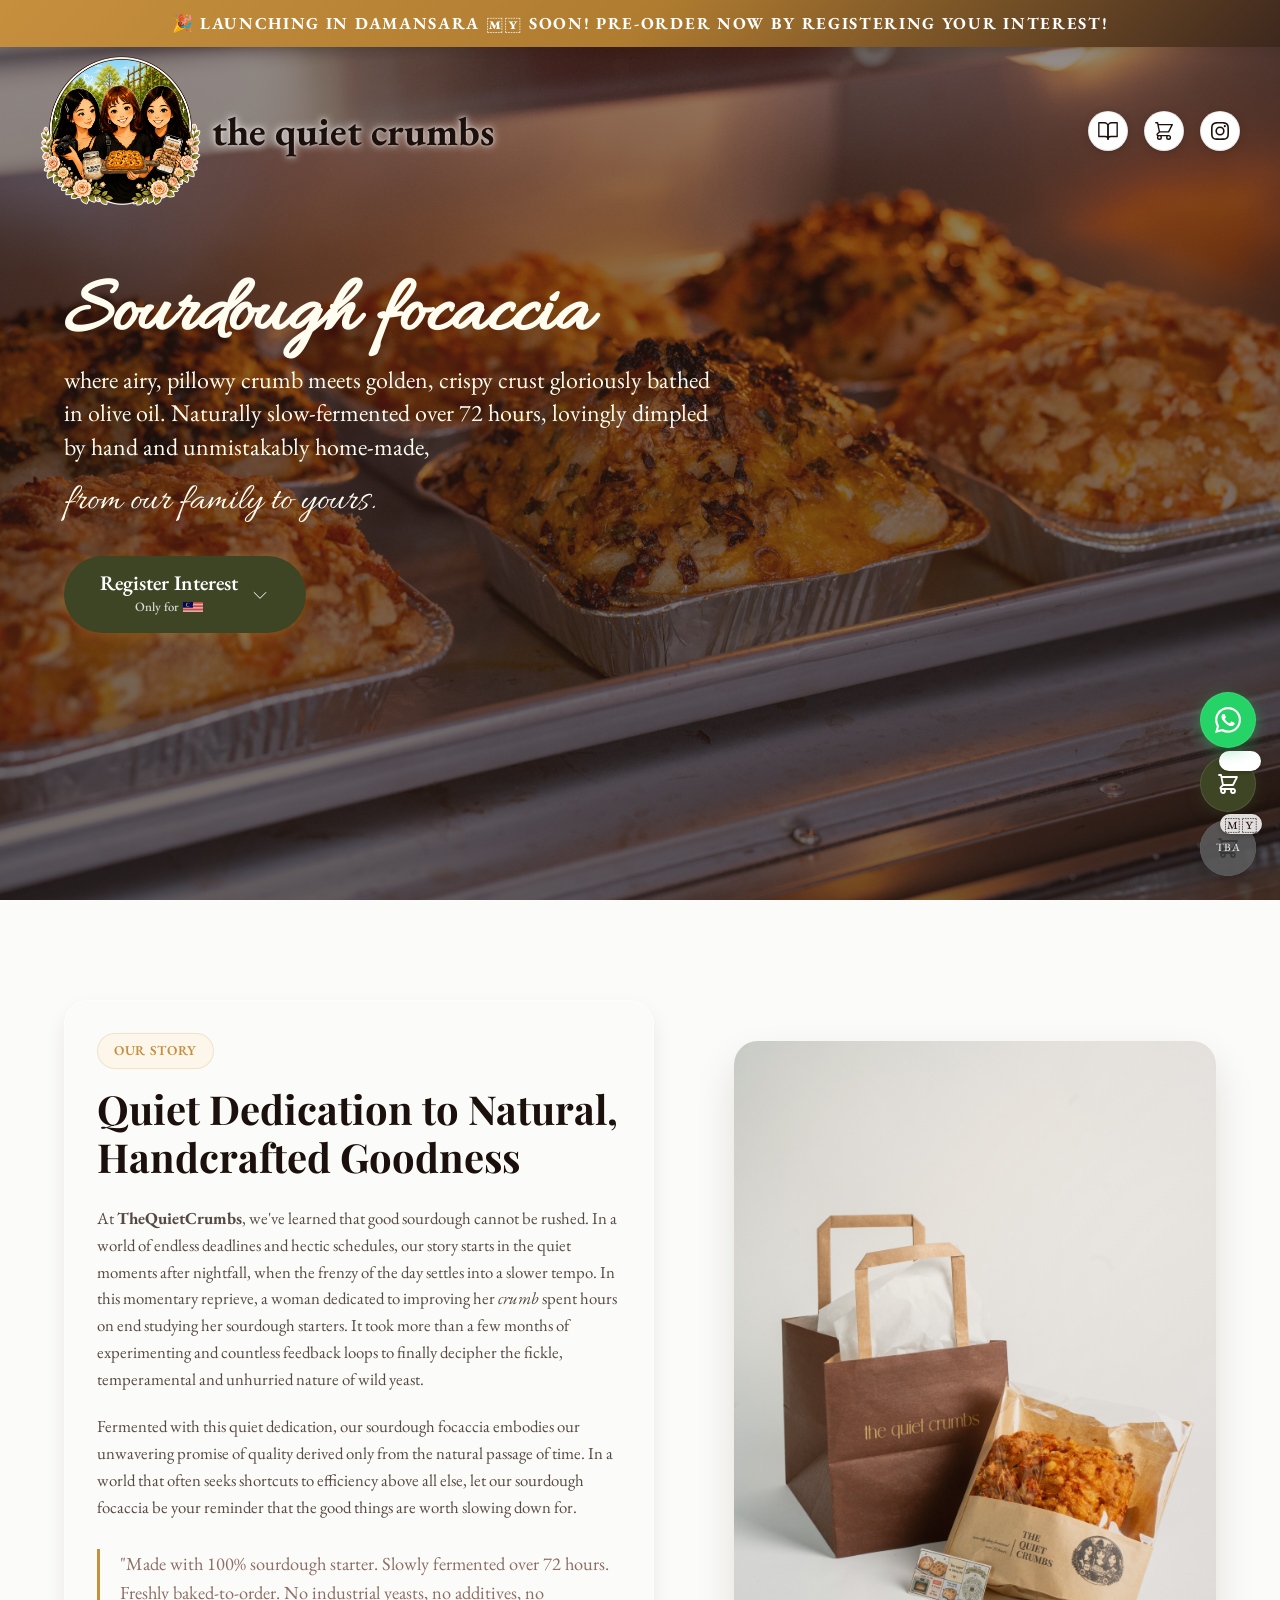
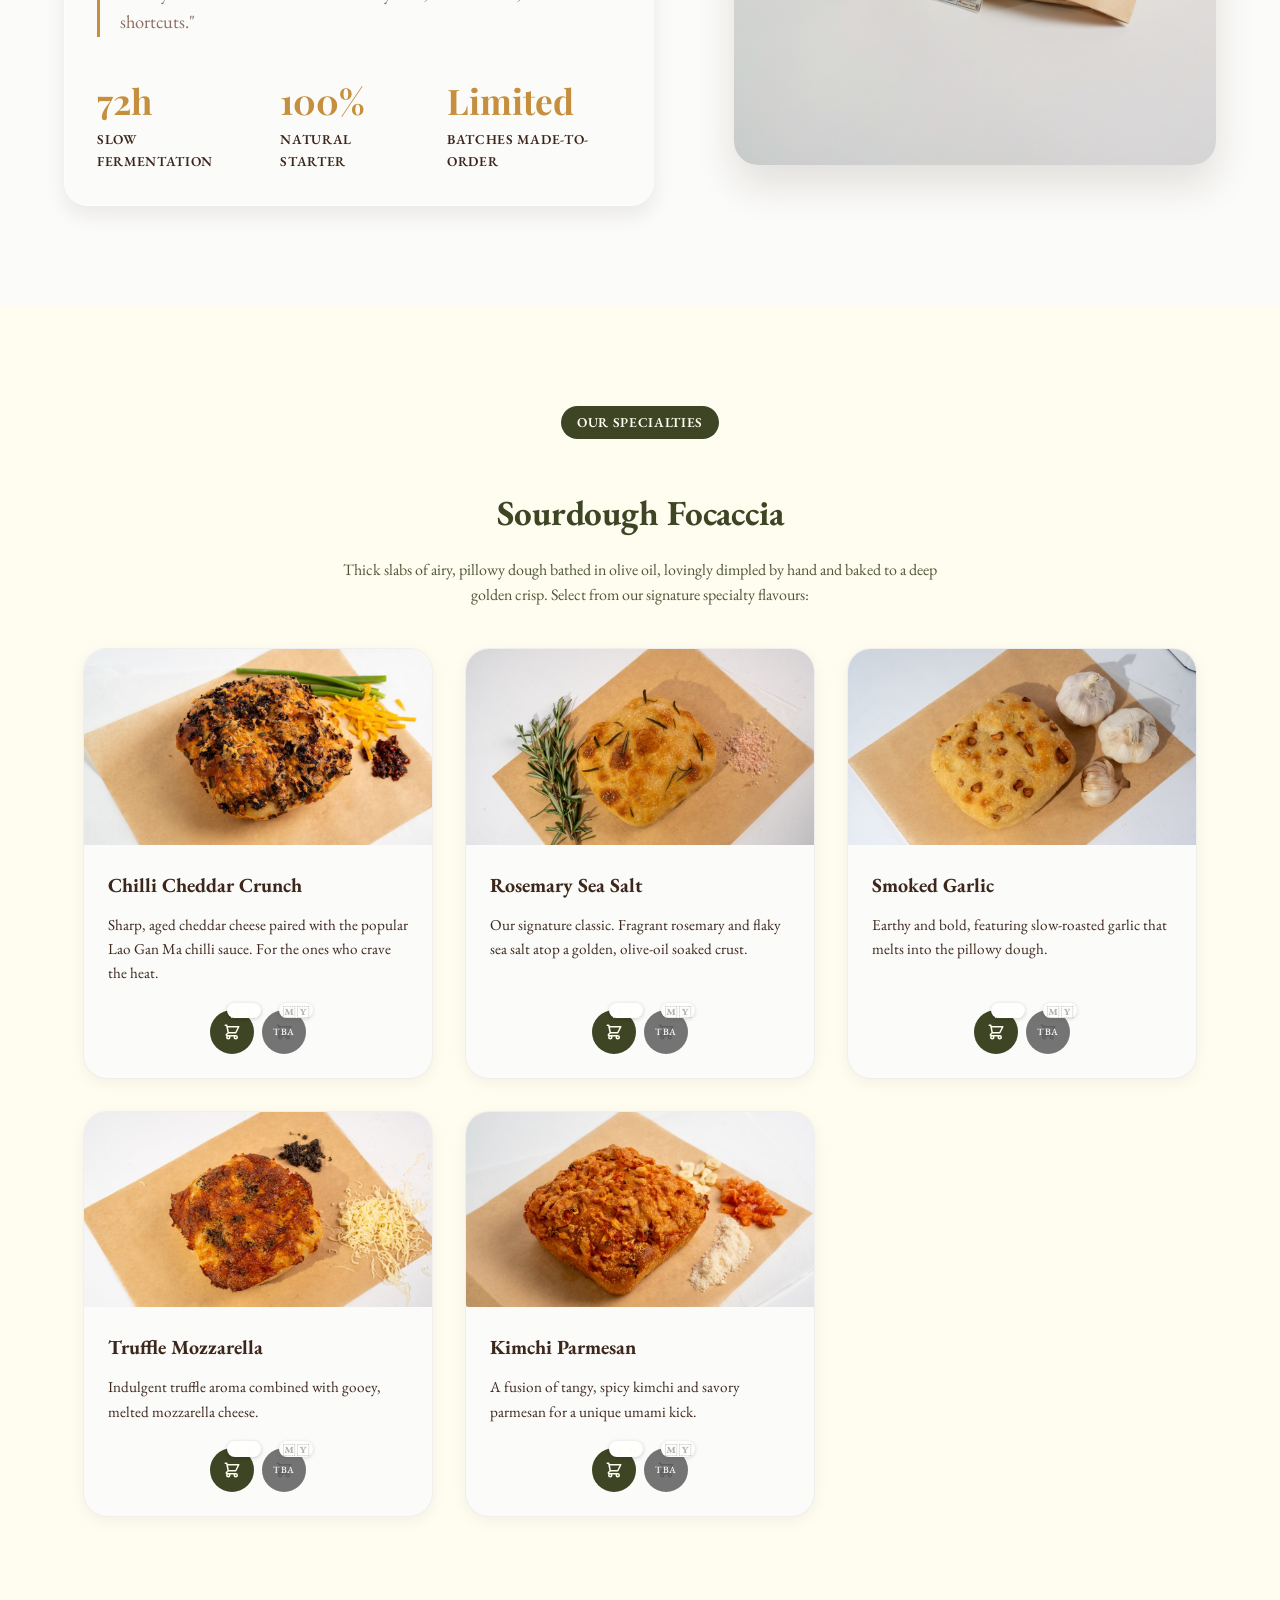
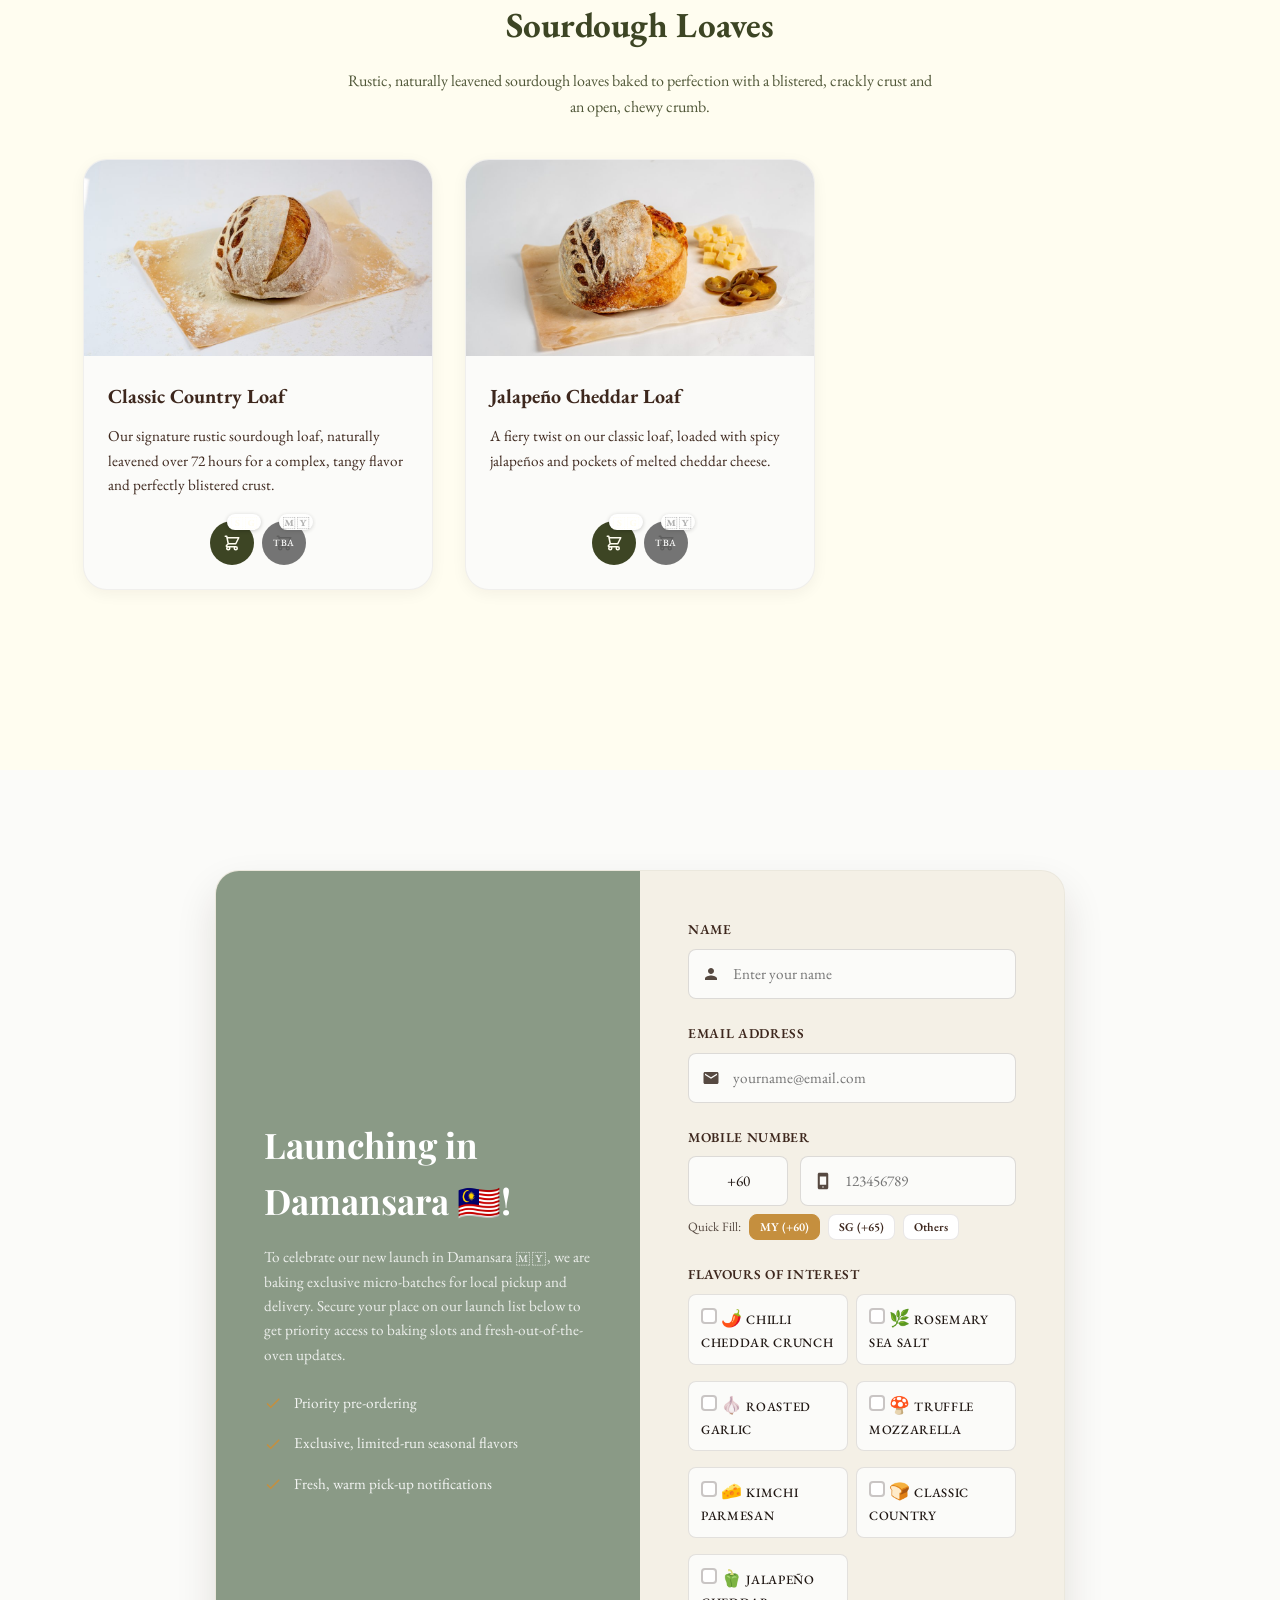
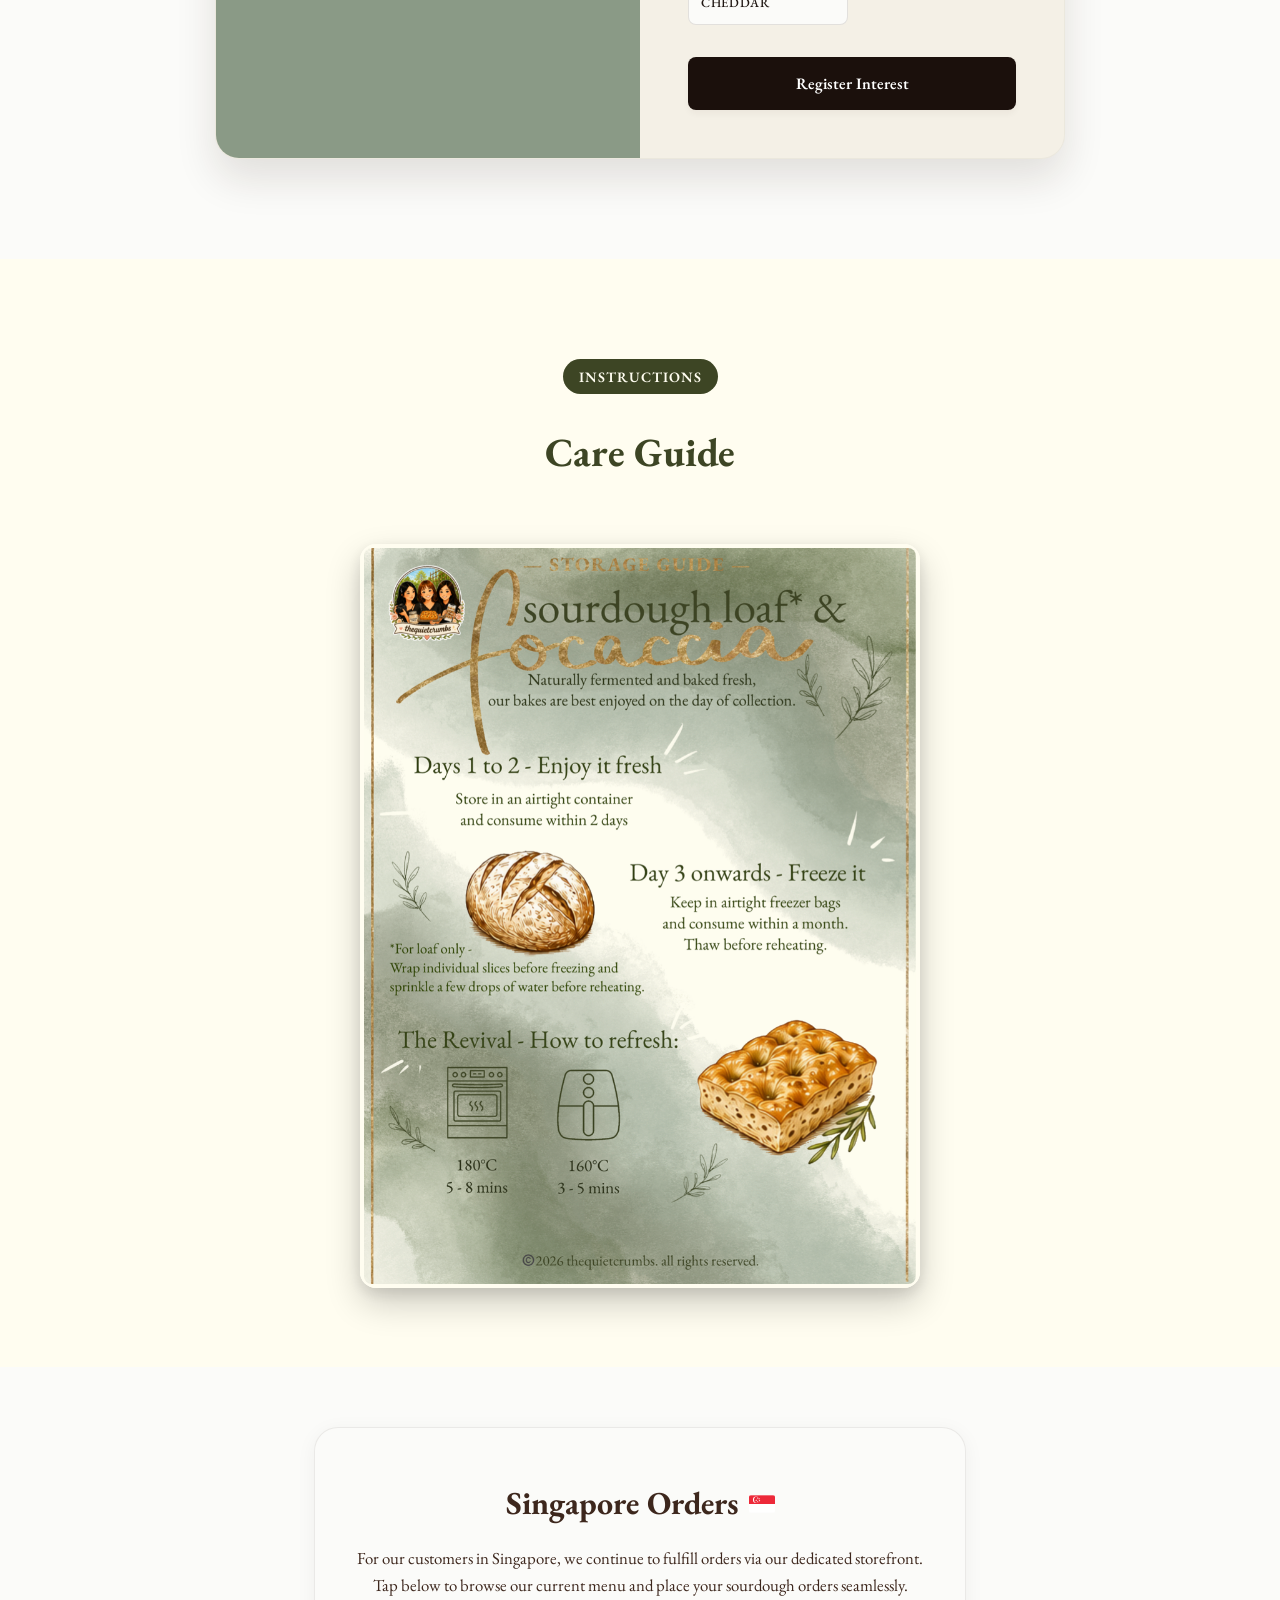
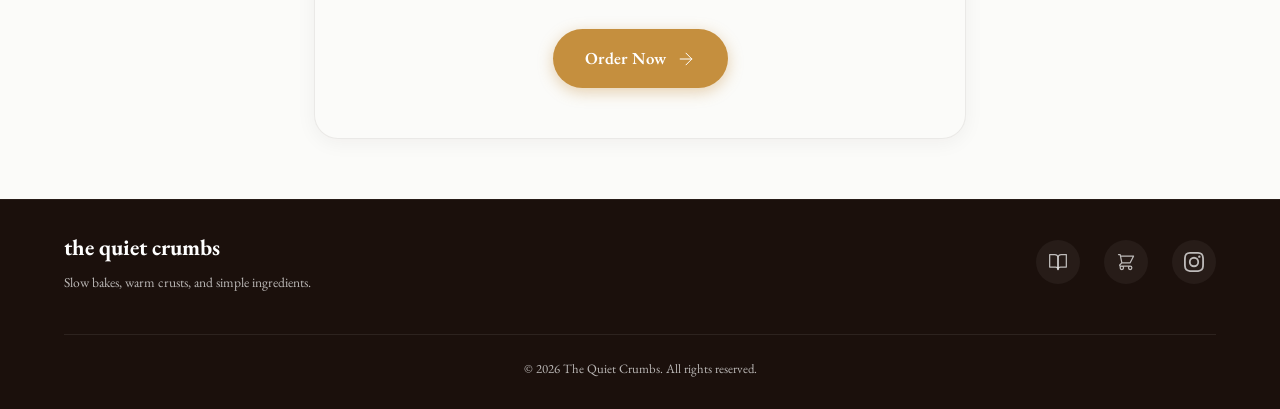
==== commit 9b2dd57e: "fix: WhatsApp link and add URL shortcuts" ====
--- a/index.html
+++ b/index.html
@@ -11,7 +11,7 @@
   <!-- Open Graph Meta Tags for Link Previews (WhatsApp, Telegram, etc.) -->
   <meta property="og:title" content="The Quiet Crumbs | Artisanal Sourdough & Gourmet Focaccia">
   <meta property="og:description" content="Artisanal sourdough and gourmet focaccia, baked with patience, love, and a 72-hour slow fermentation process. Fresh from our home kitchen to your table.">
-  <meta property="og:image" content="https://thequietcrumbs.com/assets/og-image-2-opt.jpg">
+  <meta property="og:image" content="https://thequietcrumbs.com/assets/og-image.jpg">
   <meta property="og:image:width" content="1200">
   <meta property="og:image:height" content="630">
   <meta property="og:url" content="https://thequietcrumbs.com/">
@@ -21,7 +21,7 @@
   <meta name="twitter:card" content="summary_large_image">
   <meta name="twitter:title" content="The Quiet Crumbs | Artisanal Sourdough & Gourmet Focaccia">
   <meta name="twitter:description" content="Artisanal sourdough and gourmet focaccia, baked with patience, love, and a 72-hour slow fermentation process. Fresh from our home kitchen to your table.">
-  <meta name="twitter:image" content="https://thequietcrumbs.com/assets/og-image-2-opt.jpg">
+  <meta name="twitter:image" content="https://thequietcrumbs.com/assets/og-image.jpg">
 
   <!-- Favicon -->
   <link rel="icon" href="assets/favicon.png" type="image/png">
@@ -71,7 +71,7 @@
     <span style="position: absolute; top: -6px; right: -6px; font-size: 1rem; line-height: 1; background: white; border-radius: 999px; padding: 2px 4px; box-shadow: 0 1px 4px rgba(0,0,0,0.25); z-index: 1;">🇲🇾</span>
   </div>
   <!-- WhatsApp (top) -->
-  <a id="whatsappFloat" href="#" class="whatsapp-float" style="position: fixed; bottom: 152px; right: 24px; width: 56px; height: 56px; padding: 0; justify-content: center;" target="_blank" rel="noopener noreferrer" aria-label="Chat on WhatsApp">
+  <a id="whatsappFloat" href="https://wa.me/6594726942" class="whatsapp-float" style="position: fixed; bottom: 152px; right: 24px; width: 56px; height: 56px; padding: 0; justify-content: center;" target="_blank" rel="noopener noreferrer" aria-label="Chat on WhatsApp">
     <svg viewBox="0 0 24 24" fill="currentColor" style="width: 26px; height: 26px;">
       <path d="M17.472 14.382c-.297-.149-1.758-.867-2.03-.967-.273-.099-.471-.148-.67.15-.197.297-.767.966-.94 1.164-.173.199-.347.223-.644.075-.297-.15-1.255-.463-2.39-1.475-.883-.788-1.48-1.761-1.653-2.059-.173-.297-.018-.458.13-.606.134-.133.298-.347.446-.52.149-.174.198-.298.298-.497.099-.198.05-.371-.025-.52-.075-.149-.669-1.612-.916-2.207-.242-.579-.487-.5-.669-.51-.173-.008-.371-.01-.57-.01-.198 0-.52.074-.792.372-.272.297-1.04 1.016-1.04 2.479 0 1.462 1.065 2.875 1.213 3.074.149.198 2.096 3.2 5.077 4.487.709.306 1.262.489 1.694.625.712.227 1.36.195 1.871.118.571-.085 1.758-.719 2.006-1.413.248-.694.248-1.289.173-1.413-.074-.124-.272-.198-.57-.347m-5.421 7.403h-.004a9.87 9.87 0 01-5.031-1.378l-.361-.214-3.741.982.998-3.648-.235-.374a9.86 9.86 0 01-1.51-5.26c.001-5.45 4.436-9.884 9.888-9.884 2.64 0 5.122 1.03 6.988 2.898a9.825 9.825 0 012.893 6.994c-.003 5.45-4.437 9.884-9.885 9.884m8.413-18.297A11.815 11.815 0 0012.05 0C5.495 0 .16 5.335.157 11.892c0 2.096.547 4.142 1.588 5.945L.057 24l6.305-1.654a11.882 11.882 0 005.683 1.448h.005c6.554 0 11.89-5.335 11.893-11.893a11.821 11.821 0 00-3.48-8.413z"/>
     </svg>
@@ -632,7 +632,7 @@
       // CONFIGURATION
       // ----------------------------------------------------
       // WhatsApp static chat link
-      const WHATSAPP_LINK = "https://wa.me/message/ZPKXOCEJ3UVTE1";
+      const WHATSAPP_LINK = "https://wa.me/6594726942";
 
       // Google Sheets Web App URL (or other POST endpoint)
       // Paste your Web App URL here after publishing the Apps Script.
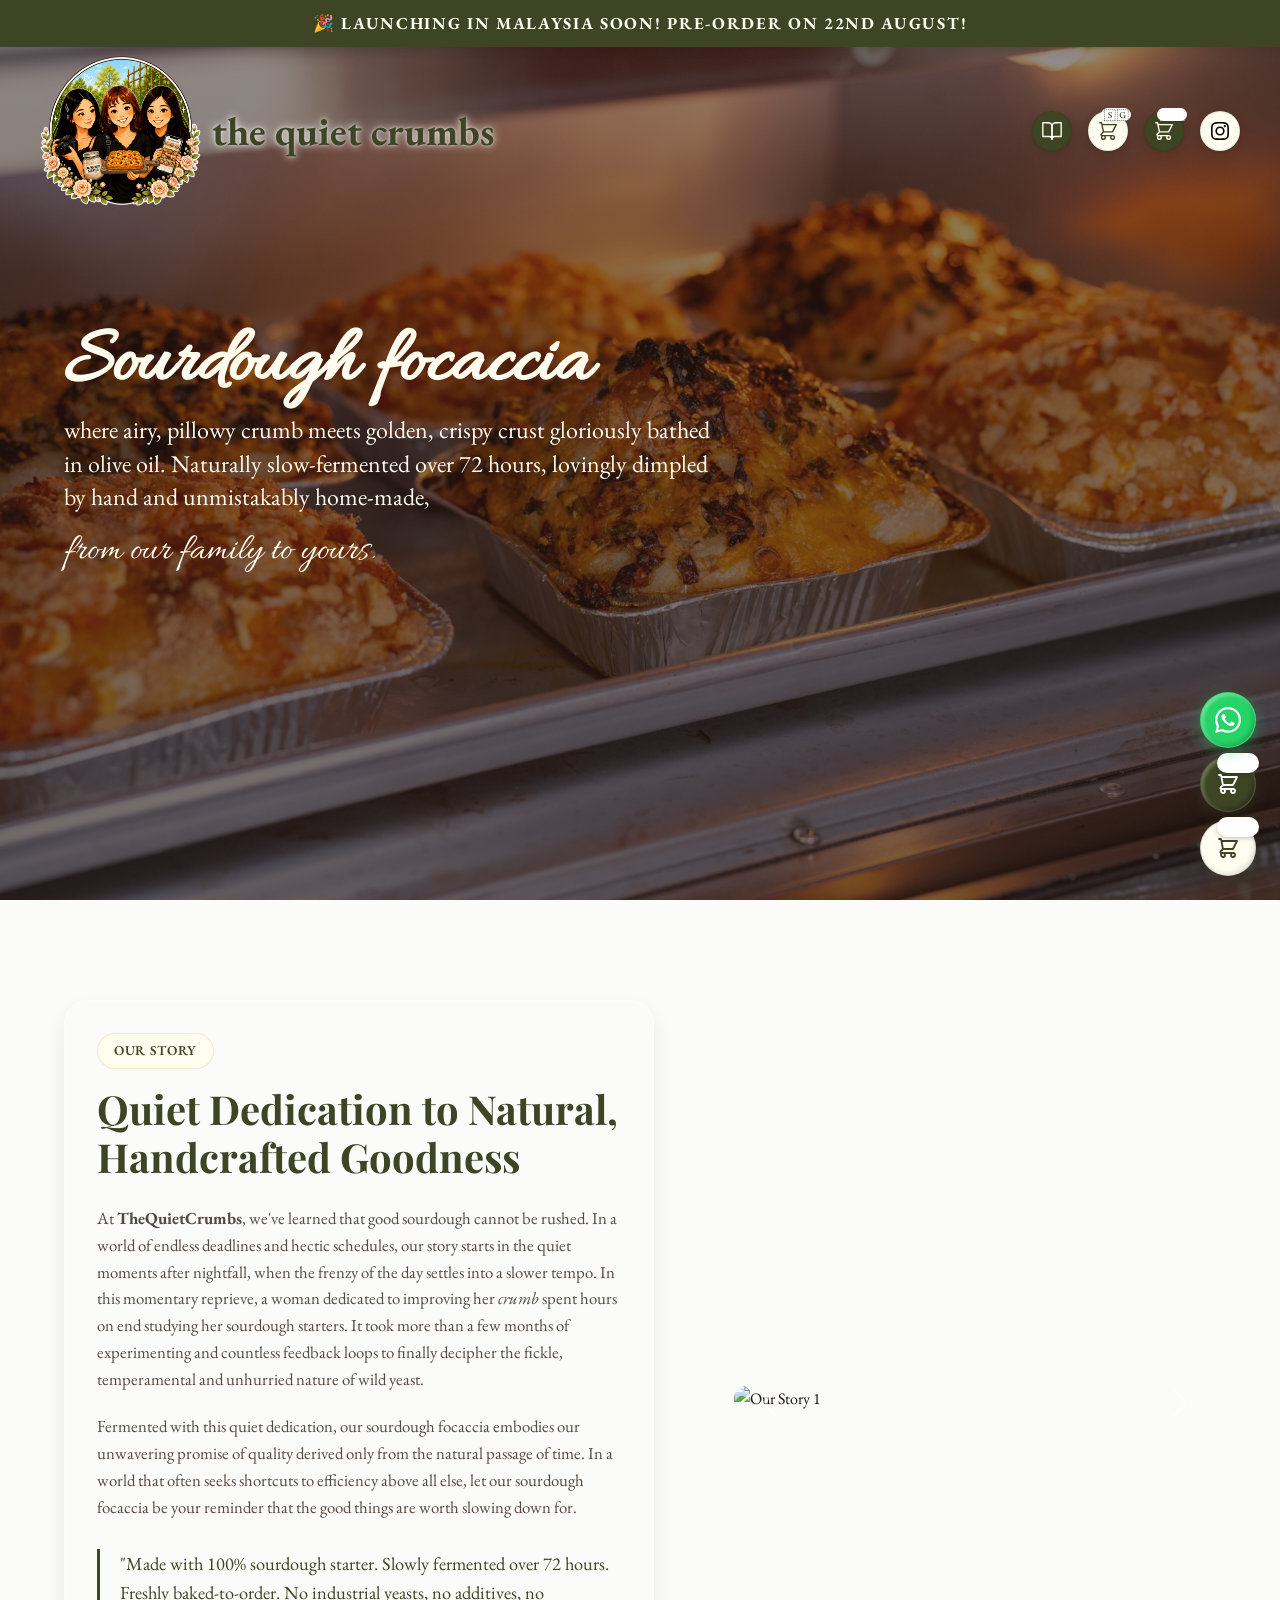
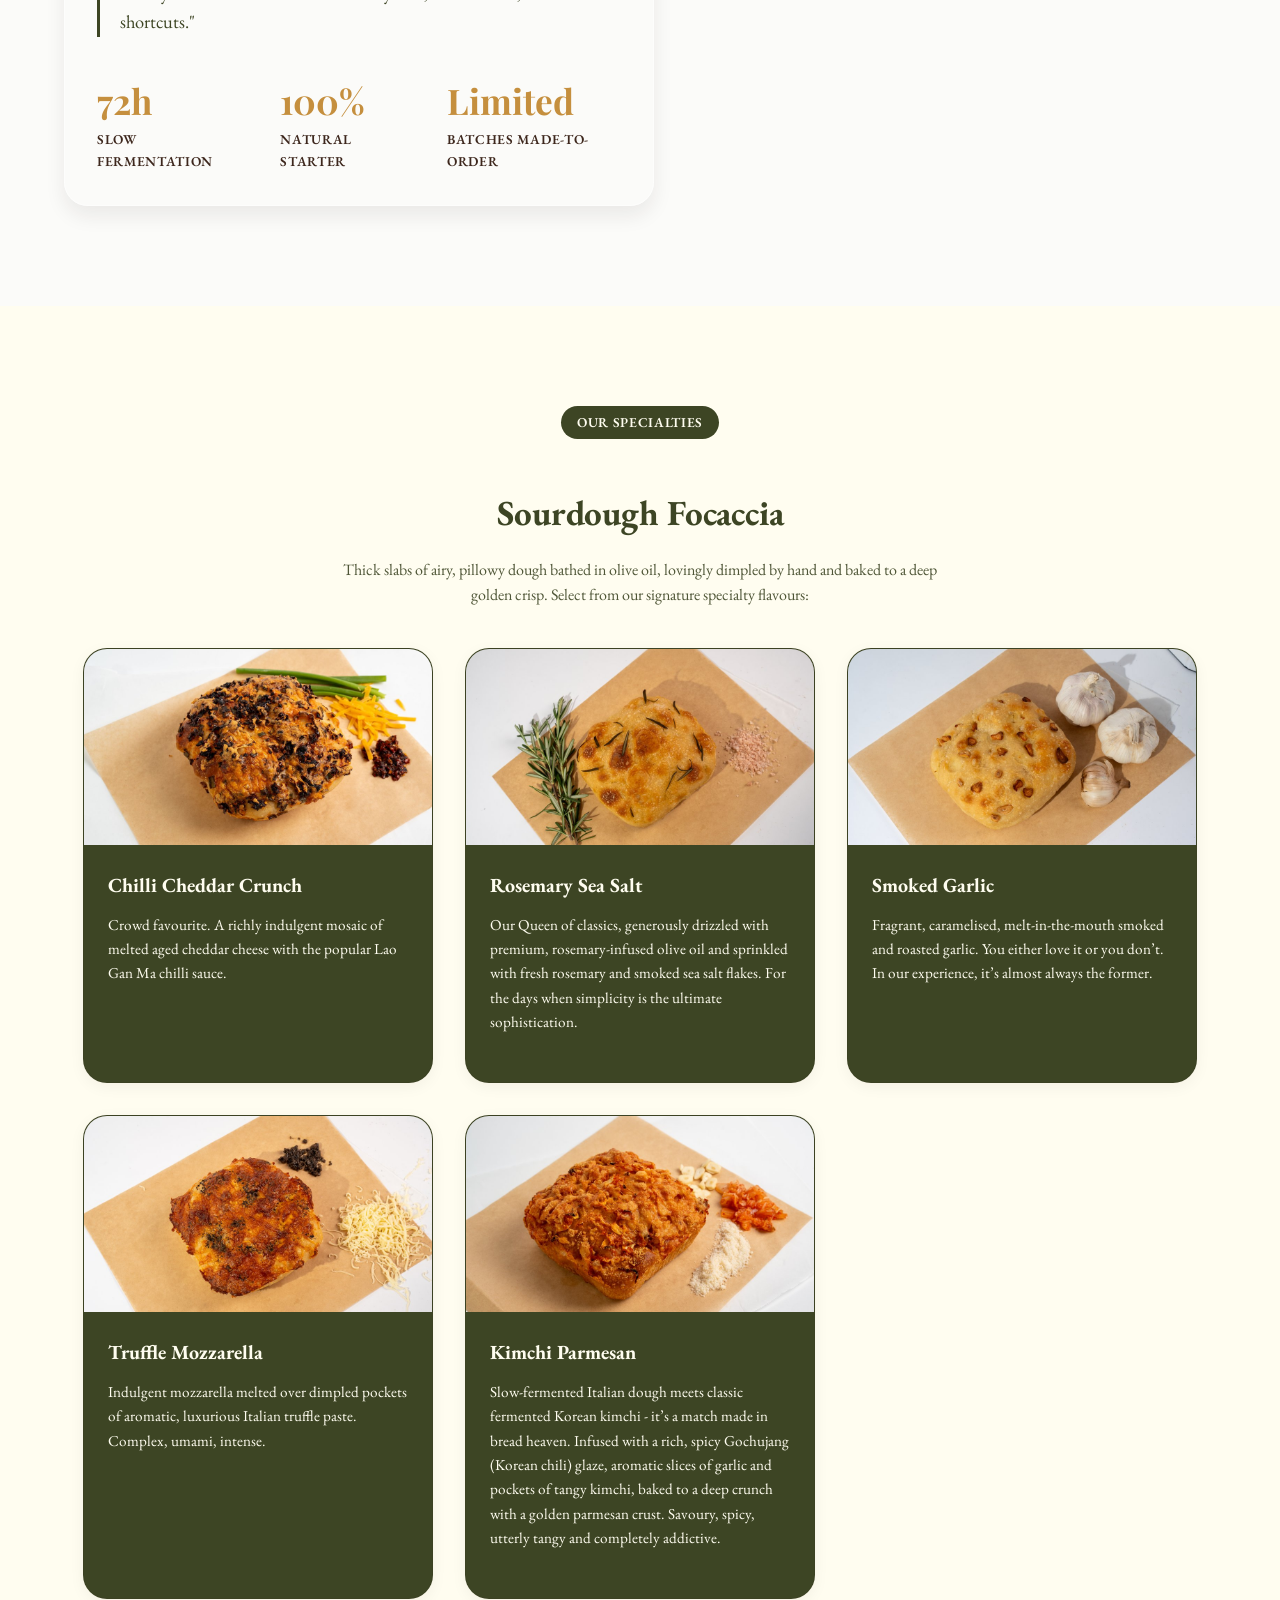
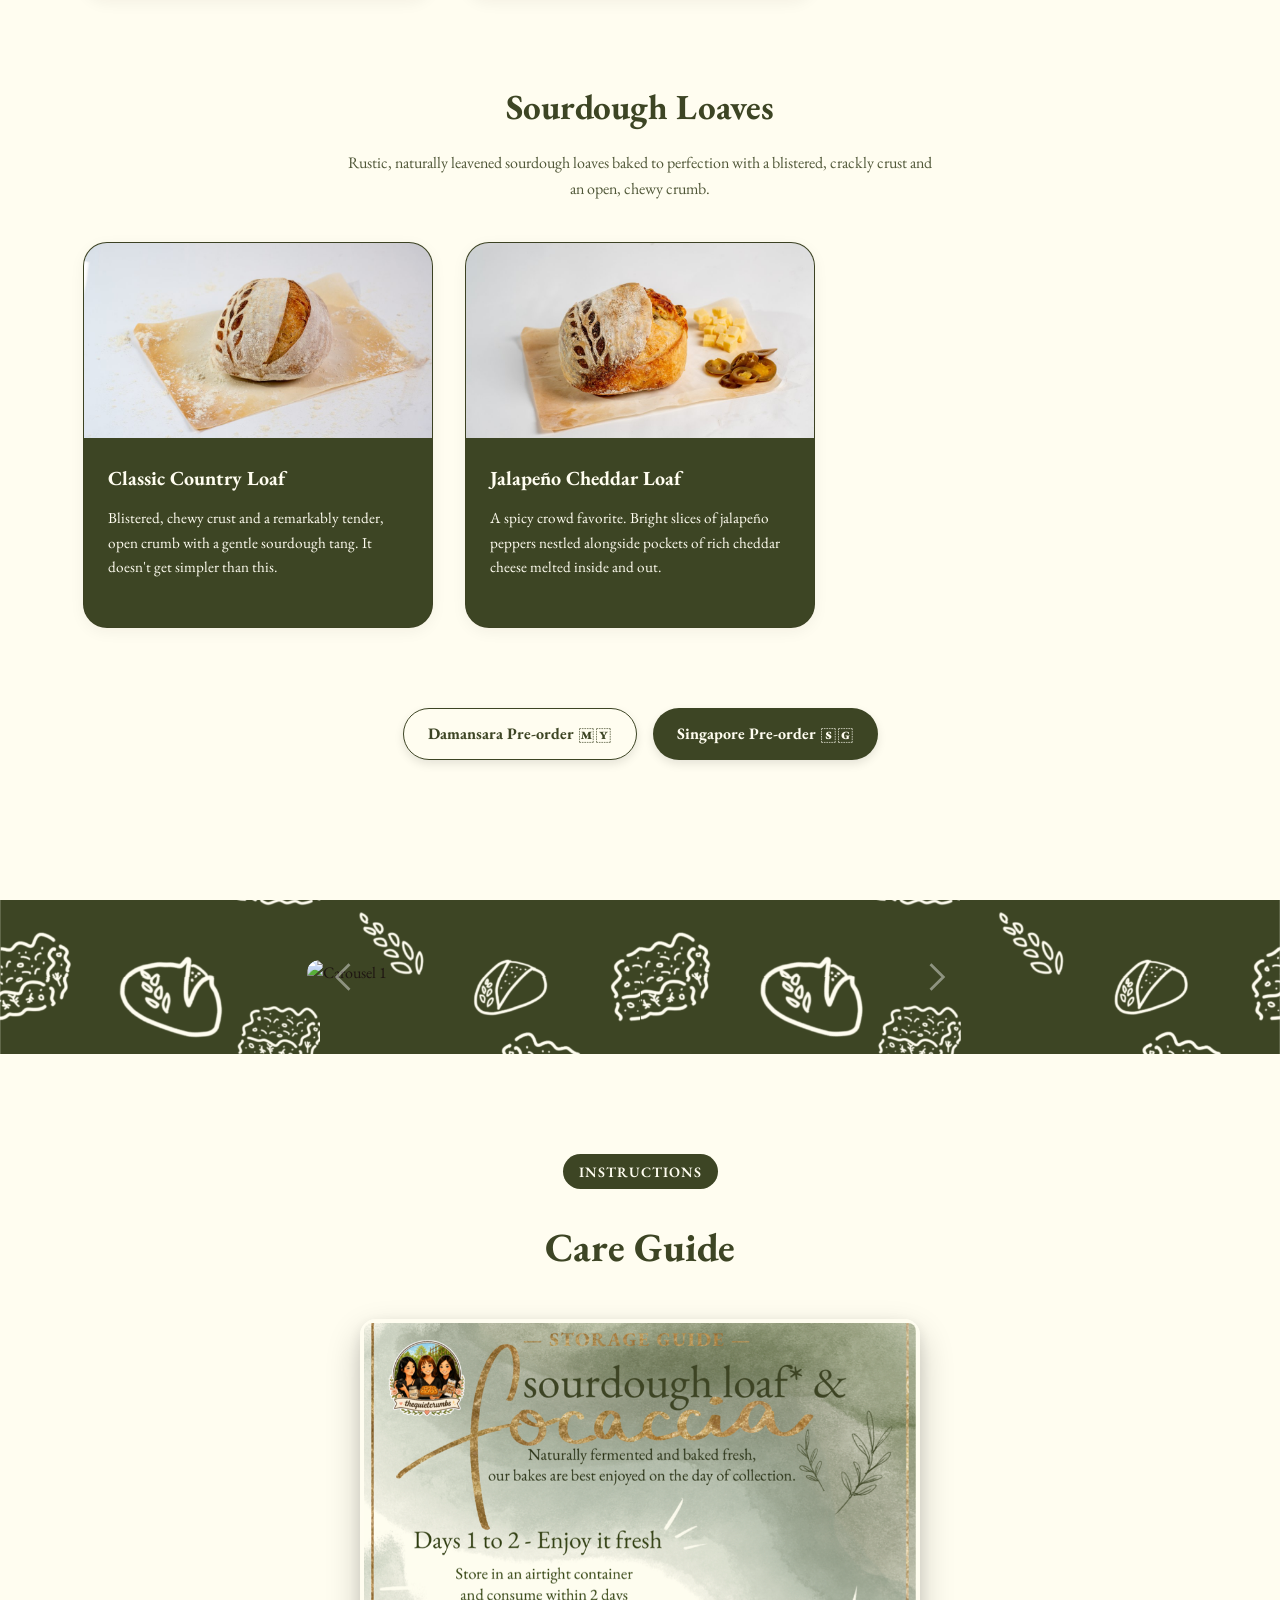
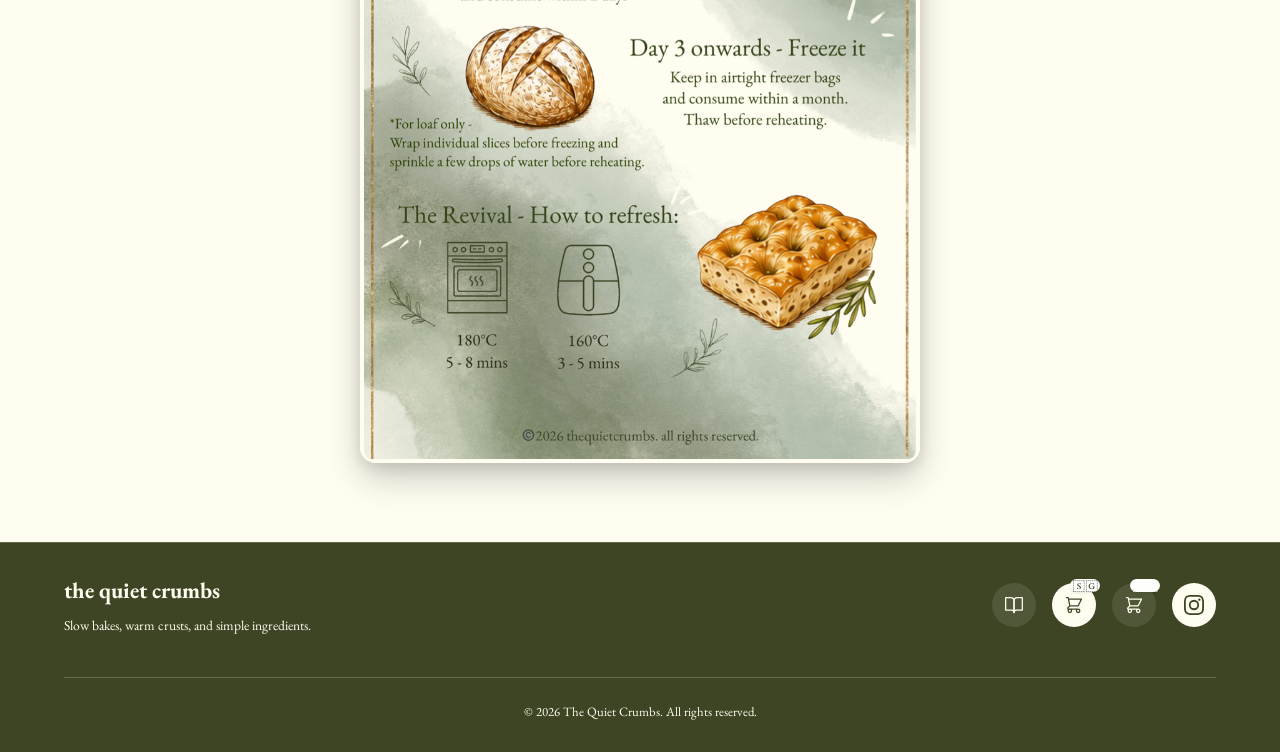
==== commit c302722c: "perf: compress hero background image and add preload link for instant loading" ====
--- a/index.html
+++ b/index.html
@@ -1,631 +1,312 @@
 <!DOCTYPE html>
+
 <html lang="en">
-
 <head>
-  <meta charset="UTF-8">
-  <meta name="viewport" content="width=device-width, initial-scale=1.0">
-  <title>The Quiet Crumbs | Artisanal Sourdough & Gourmet Focaccia</title>
-  <meta name="description"
-    content="Artisanal sourdough and gourmet focaccia, baked with patience, love, and a 72-hour slow fermentation process. Fresh from our home kitchen to your table.">
-
-  <!-- Open Graph Meta Tags for Link Previews (WhatsApp, Telegram, etc.) -->
-  <meta property="og:title" content="The Quiet Crumbs | Artisanal Sourdough & Gourmet Focaccia">
-  <meta property="og:description" content="Artisanal sourdough and gourmet focaccia, baked with patience, love, and a 72-hour slow fermentation process. Fresh from our home kitchen to your table.">
-  <meta property="og:image" content="https://thequietcrumbs.com/assets/og-image.jpg">
-  <meta property="og:image:width" content="1200">
-  <meta property="og:image:height" content="630">
-  <meta property="og:url" content="https://thequietcrumbs.com/">
-  <meta property="og:type" content="website">
-
-  <!-- Twitter Card Data -->
-  <meta name="twitter:card" content="summary_large_image">
-  <meta name="twitter:title" content="The Quiet Crumbs | Artisanal Sourdough & Gourmet Focaccia">
-  <meta name="twitter:description" content="Artisanal sourdough and gourmet focaccia, baked with patience, love, and a 72-hour slow fermentation process. Fresh from our home kitchen to your table.">
-  <meta name="twitter:image" content="https://thequietcrumbs.com/assets/og-image.jpg">
-
-  <!-- Favicon -->
-  <link rel="icon" href="assets/favicon.png" type="image/png">
-  <link rel="apple-touch-icon" href="assets/favicon.png">
-
-  <!-- Google Fonts: Playfair Display (Serif) & Plus Jakarta Sans (Sans-serif) -->
-  <link rel="preconnect" href="https://fonts.googleapis.com">
-  <link rel="preconnect" href="https://fonts.gstatic.com" crossorigin>
-  <link
-    href="https://fonts.googleapis.com/css2?family=Allura&family=EB+Garamond:ital,wght@0,400..800;1,400..800&family=Playfair+Display:ital,wght@0,400..900;1,400..900&family=Plus+Jakarta+Sans:wght@300;400;500;600;700&display=swap"
-    rel="stylesheet">
-
-  <link rel="stylesheet" href="css/styles.css">
+<meta charset="utf-8"/>
+<meta content="width=device-width, initial-scale=1.0" name="viewport"/>
+<title>The Quiet Crumbs | Artisanal Sourdough &amp; Gourmet Focaccia</title>
+<meta content="Artisanal sourdough and gourmet focaccia, baked with patience, love, and a 72-hour slow fermentation process. Fresh from our home kitchen to your table." name="description"/>
+<!-- Open Graph Meta Tags for Link Previews (WhatsApp, Telegram, etc.) -->
+<meta content="The Quiet Crumbs | Artisanal Sourdough &amp; Gourmet Focaccia" property="og:title"/>
+<meta content="Artisanal sourdough and gourmet focaccia, baked with patience, love, and a 72-hour slow fermentation process. Fresh from our home kitchen to your table." property="og:description"/>
+<meta content="https://thequietcrumbs.com/assets/og-image.jpg" property="og:image"/>
+<meta content="1200" property="og:image:width"/>
+<meta content="630" property="og:image:height"/>
+<meta content="https://thequietcrumbs.com/" property="og:url"/>
+<meta content="website" property="og:type"/>
+<!-- Twitter Card Data -->
+<meta content="summary_large_image" name="twitter:card"/>
+<meta content="The Quiet Crumbs | Artisanal Sourdough &amp; Gourmet Focaccia" name="twitter:title"/>
+<meta content="Artisanal sourdough and gourmet focaccia, baked with patience, love, and a 72-hour slow fermentation process. Fresh from our home kitchen to your table." name="twitter:description"/>
+<meta content="https://thequietcrumbs.com/assets/og-image.jpg" name="twitter:image"/>
+<!-- Favicon -->
+<link href="assets/favicon.png" rel="icon" type="image/png"/>
+<link href="assets/favicon.png" rel="apple-touch-icon"/>
+<!-- Preload LCP Background Image -->
+<link as="image" href="assets/hero-1-opt.jpg" rel="preload"/>
+<!-- Google Fonts: Playfair Display (Serif) & Plus Jakarta Sans (Sans-serif) -->
+<link href="https://fonts.googleapis.com" rel="preconnect"/>
+<link crossorigin="" href="https://fonts.gstatic.com" rel="preconnect"/>
+<link href="https://fonts.googleapis.com/css2?family=Allura&amp;family=EB+Garamond:ital,wght@0,400..800;1,400..800&amp;family=Playfair+Display:ital,wght@0,400..900;1,400..900&amp;family=Plus+Jakarta+Sans:wght@300;400;500;600;700&amp;display=swap" rel="stylesheet"/>
+<link href="css/styles.css" rel="stylesheet"/>
 </head>
-
 <body>
-
-  <!-- SUCCESS TOAST -->
-  <div class="toast" id="successToast">
-    <div class="toast-icon">
-      <svg viewBox="0 0 24 24">
-        <path d="M20 6L9 17L4 12" stroke-linecap="round" stroke-linejoin="round" />
-      </svg>
-    </div>
-    <div class="toast-content">
-      <h4>Pre-Order Registered!</h4>
-      <p>Thank you. We will contact you once the next batch is ready.</p>
-    </div>
-  </div>
-
-  <!-- FLOATING ACTIONS WRAPPER -->
-  <!-- SG Order (middle) -->
-  <a href="https://order.thequietcrumbs.com/" class="whatsapp-float" style="bottom: 88px; width: 56px; height: 56px; padding: 0; justify-content: center; background: var(--color-main-1); box-shadow: 0 4px 15px rgba(61, 69, 36, 0.4); animation: sgPulse 2s infinite; position: fixed; right: 24px;" target="_blank" rel="noopener noreferrer" aria-label="Order Now (Singapore)">
-    <svg viewBox="0 0 24 24" style="fill: none !important; stroke: white; stroke-width: 1.8; stroke-linecap: round; stroke-linejoin: round; width: 24px; height: 24px;">
-      <path d="M3 3h2l.4 2M7 13h10l4-8H5.4M7 13L5.4 5M7 13l-2.293 2.293c-.63.63-.184 1.707.707 1.707H17m0 0a2 2 0 100 4 2 2 0 000-4zm-8 2a2 2 0 11-4 0 2 2 0 014 0z"></path>
-    </svg>
-    <span style="position: absolute; top: -6px; right: -6px; font-size: 1rem; line-height: 1; background: white; border-radius: 999px; padding: 2px 4px; box-shadow: 0 1px 4px rgba(0,0,0,0.25);">🇸🇬</span>
-  </a>
-  <!-- MY Order - TBA (bottom) -->
-  <div style="position: fixed; bottom: 24px; right: 24px; width: 56px; height: 56px; border-radius: 50%; background: #d0d0d0; display: flex; align-items: center; justify-content: center; cursor: not-allowed; box-shadow: 0 4px 12px rgba(0,0,0,0.15); z-index: 999; opacity: 0.85;" title="Coming soon for Malaysia" aria-label="Malaysia - Coming Soon">
-    <svg viewBox="0 0 24 24" style="fill: none !important; stroke: #888; stroke-width: 1.8; stroke-linecap: round; stroke-linejoin: round; width: 24px; height: 24px;">
-      <path d="M3 3h2l.4 2M7 13h10l4-8H5.4M7 13L5.4 5M7 13l-2.293 2.293c-.63.63-.184 1.707.707 1.707H17m0 0a2 2 0 100 4 2 2 0 000-4zm-8 2a2 2 0 11-4 0 2 2 0 014 0z"></path>
-    </svg>
-    <!-- TBA overlay -->
-    <div style="position: absolute; top: 0; left: 0; right: 0; bottom: 0; background: rgba(0,0,0,0.55); border-radius: 50%; display: flex; align-items: center; justify-content: center; color: white; font-weight: 500; font-size: 0.7rem; letter-spacing: 0.5px;">TBA</div>
-    <!-- Flag badge on top -->
-    <span style="position: absolute; top: -6px; right: -6px; font-size: 1rem; line-height: 1; background: white; border-radius: 999px; padding: 2px 4px; box-shadow: 0 1px 4px rgba(0,0,0,0.25); z-index: 1;">🇲🇾</span>
-  </div>
-  <!-- WhatsApp (top) -->
-  <a id="whatsappFloat" href="https://wa.me/6594726942" class="whatsapp-float" style="position: fixed; bottom: 152px; right: 24px; width: 56px; height: 56px; padding: 0; justify-content: center;" target="_blank" rel="noopener noreferrer" aria-label="Chat on WhatsApp">
-    <svg viewBox="0 0 24 24" fill="currentColor" style="width: 26px; height: 26px;">
-      <path d="M17.472 14.382c-.297-.149-1.758-.867-2.03-.967-.273-.099-.471-.148-.67.15-.197.297-.767.966-.94 1.164-.173.199-.347.223-.644.075-.297-.15-1.255-.463-2.39-1.475-.883-.788-1.48-1.761-1.653-2.059-.173-.297-.018-.458.13-.606.134-.133.298-.347.446-.52.149-.174.198-.298.298-.497.099-.198.05-.371-.025-.52-.075-.149-.669-1.612-.916-2.207-.242-.579-.487-.5-.669-.51-.173-.008-.371-.01-.57-.01-.198 0-.52.074-.792.372-.272.297-1.04 1.016-1.04 2.479 0 1.462 1.065 2.875 1.213 3.074.149.198 2.096 3.2 5.077 4.487.709.306 1.262.489 1.694.625.712.227 1.36.195 1.871.118.571-.085 1.758-.719 2.006-1.413.248-.694.248-1.289.173-1.413-.074-.124-.272-.198-.57-.347m-5.421 7.403h-.004a9.87 9.87 0 01-5.031-1.378l-.361-.214-3.741.982.998-3.648-.235-.374a9.86 9.86 0 01-1.51-5.26c.001-5.45 4.436-9.884 9.888-9.884 2.64 0 5.122 1.03 6.988 2.898a9.825 9.825 0 012.893 6.994c-.003 5.45-4.437 9.884-9.885 9.884m8.413-18.297A11.815 11.815 0 0012.05 0C5.495 0 .16 5.335.157 11.892c0 2.096.547 4.142 1.588 5.945L.057 24l6.305-1.654a11.882 11.882 0 005.683 1.448h.005c6.554 0 11.89-5.335 11.893-11.893a11.821 11.821 0 00-3.48-8.413z"/>
-    </svg>
-  </a>
-
-  <header id="mainHeader">
-    <div class="announcement-bar">
-      <span>🎉 Launching in Damansara 🇲🇾 Soon! Pre-Order Now by Registering your Interest!</span>
-    </div>
-    <div class="container nav-wrapper">
-      <a href="#" class="logo" aria-label="The Quiet Crumbs Home">
-        <img src="assets/thequietcrumbs_logo.png" alt="The Quiet Crumbs">
-        <span>the quiet crumbs</span>
-      </a>
-      <div class="nav-social">
-        <a href="#care-guide" class="btn-care-nav" aria-label="Care Guide" style="color: var(--color-main-1);">
-          <svg viewBox="0 0 24 24" fill="none" stroke="currentColor" stroke-width="1.5" stroke-linecap="round" stroke-linejoin="round" style="width: 22px; height: 22px;"><path d="M2 3h6a4 4 0 0 1 4 4v14a3 3 0 0 0-3-3H2z"></path><path d="M22 3h-6a4 4 0 0 0-4 4v14a3 3 0 0 1 3-3h7z"></path></svg>
-        </a>
-        <a href="https://order.thequietcrumbs.com/" class="btn-care-nav" aria-label="Order" target="_blank" rel="noopener noreferrer" style="color: var(--color-main-1);">
-          <svg viewBox="0 0 24 24" fill="none" stroke="currentColor" stroke-width="1.5" stroke-linecap="round" stroke-linejoin="round" style="width: 22px; height: 22px;"><path d="M3 3h2l.4 2M7 13h10l4-8H5.4M7 13L5.4 5M7 13l-2.293 2.293c-.63.63-.184 1.707.707 1.707H17m0 0a2 2 0 100 4 2 2 0 000-4zm-8 2a2 2 0 11-4 0 2 2 0 014 0z"></path></svg>
-        </a>
-        <a href="https://www.instagram.com/thequietcrumbs/" class="btn-instagram-nav" target="_blank"
-          rel="noopener noreferrer" aria-label="Follow us on Instagram" style="color: var(--color-main-1);">
-          <!-- SVG Instagram Icon -->
-          <svg viewBox="0 0 24 24" fill="currentColor" style="width: 18px; height: 18px;">
-            <path
-              d="M12 2.163c3.204 0 3.584.012 4.85.07 3.252.148 4.771 1.691 4.919 4.919.058 1.265.069 1.645.069 4.849 0 3.205-.012 3.584-.069 4.849-.149 3.225-1.664 4.771-4.919 4.919-1.266.058-1.644.07-4.85.07-3.204 0-3.584-.012-4.849-.07-3.26-.149-4.771-1.699-4.919-4.92-.058-1.265-.07-1.644-.07-4.849 0-3.204.013-3.583.07-4.849.149-3.227 1.664-4.771 4.919-4.919 1.266-.057 1.645-.069 4.849-.069zM12 0C8.741 0 8.333.014 7.053.072 2.695.272.273 2.69.073 7.051.014 8.333 0 8.741 0 12c0 3.259.014 3.668.072 4.948.2 4.358 2.618 6.78 6.98 6.98 1.281.058 1.689.072 4.948.072 3.259 0 3.668-.014 4.948-.072 4.354-.2 6.782-2.618 6.979-6.98.059-1.28.073-1.689.073-4.948 0-3.259-.014-3.667-.072-4.947-.196-4.354-2.617-6.78-6.979-6.98C15.668.014 15.259 0 12 0zm0 5.838a6.162 6.162 0 1 0 0 12.324 6.162 6.162 0 0 0 0-12.324zM12 16a4 4 0 1 1 0-8 4 4 0 0 1 0 8zm6.406-11.845a1.44 1.44 0 1 0 0 2.881 1.44 1.44 0 0 0 0-2.881z" />
-          </svg>
-        </a>
-      </div>
-    </div>
-  </header>
-
-  <!-- HERO SECTION -->
-  <section class="hero" id="home">
-    <div class="container">
-      <div class="hero-content">
-        <div style="color: var(--color-main-2); max-width: 800px; margin: 0 auto;">
-          <span class="hero-intro">Sourdough focaccia</span>
-          <span class="hero-desc">where airy, pillowy crumb meets golden, crispy crust gloriously bathed in olive oil. Naturally slow-fermented over 72 hours, lovingly dimpled by hand and unmistakably home-made,</span>
-          <span class="hero-outro">from our family to yours.</span>
-        </div>
-        <a href="#register" class="hero-cta" style="background-color: var(--color-main-1); border-color: var(--color-main-1); color: white; margin-top: 24px;">
-          <div style="display: flex; flex-direction: column; align-items: center; line-height: 1.1; gap: 2px;">
-            <span style="font-size: 1.3rem;">Register Interest</span>
-            <span style="font-size: 0.8rem; font-weight: 500; opacity: 0.9; text-shadow: none; display: flex; align-items: center; gap: 4px; color: rgba(255,255,255,0.9);">Only for <svg xmlns="http://www.w3.org/2000/svg" viewBox="0 0 1200 600" width="16" height="10" style="border-radius: 1px;"><rect width="1200" height="600" fill="#fff"/><g fill="#cc0000"><rect y="0" width="1200" height="42.85"/><rect y="85.71" width="1200" height="42.85"/><rect y="171.42" width="1200" height="42.85"/><rect y="257.14" width="1200" height="42.85"/><rect y="342.85" width="1200" height="42.85"/><rect y="428.57" width="1200" height="42.85"/><rect y="514.28" width="1200" height="42.85"/></g><rect width="600" height="342.85" fill="#000066"/><circle cx="300" cy="171.42" r="120" fill="#fc0"/><circle cx="330" cy="171.42" r="105" fill="#000066"/><path d="M375.8,111.4l5.3,16.2l17-0.1l-13.8,10l5.2,16.3l-13.7-10.1l-13.8,10.1l5.2-16.3l-13.7-10.1l17,0.1L375.8,111.4z" fill="#fc0" transform="translate(-10, 0) scale(1.5)"/></svg></span>
-          </div>
-          <!-- SVG Arrow Down Icon -->
-          <svg viewBox="0 0 24 24">
-            <path d="M19 9l-7 7-7-7" stroke="white" stroke-width="1.2" fill="none" stroke-linecap="round"
-              stroke-linejoin="round" />
-          </svg>
-        </a>
-      </div>
-    </div>
-  </section>
-
-  <!-- ABOUT SECTION -->
-  <section class="about" id="about">
-    <div class="container">
-      <div class="about-grid">
-        <div class="about-text reveal">
-          <span class="badge">Our Story</span>
-          <h2>Quiet Dedication to Natural, Handcrafted Goodness</h2>
-          <div style="font-family: var(--font-garamond); font-size: 1.1rem; color: var(--color-text);">
-            <p style="margin-bottom: 1.2em;">At <strong>TheQuietCrumbs</strong>, we've learned that good sourdough cannot be rushed. In a world of endless deadlines and hectic schedules, our story starts in the quiet moments after nightfall, when the frenzy of the day settles into a slower tempo. In this momentary reprieve, a woman dedicated to improving her <em>crumb</em> spent hours on end studying her sourdough starters. It took more than a few months of experimenting and countless feedback loops to finally decipher the fickle, temperamental and unhurried nature of wild yeast.</p>
-            <p style="margin-bottom: 1.5em;">Fermented with this quiet dedication, our sourdough focaccia embodies our unwavering promise of quality derived only from the natural passage of time. In a world that often seeks shortcuts to efficiency above all else, let our sourdough focaccia be your reminder that the good things are worth slowing down for.</p>
-          </div>
-          <div class="about-highlight" style="font-family: var(--font-garamond); font-size: 1.15rem; font-style: normal;">
+<!-- SUCCESS TOAST -->
+<div class="toast" id="successToast">
+<div class="toast-icon">
+<svg viewbox="0 0 24 24">
+<path d="M20 6L9 17L4 12" stroke-linecap="round" stroke-linejoin="round"></path>
+</svg>
+</div>
+<div class="toast-content">
+<h4>Pre-Order Registered!</h4>
+<p>Thank you. We will contact you once the next batch is ready.</p>
+</div>
+</div>
+<!-- FLOATING ACTIONS WRAPPER -->
+<!-- SG Order (middle) -->
+<a aria-label="Order Now (Singapore)" class="whatsapp-float" href="https://order.thequietcrumbs.com/" rel="noopener noreferrer" style="bottom: 88px; width: 56px; height: 56px; padding: 0; justify-content: center; background: var(--color-main-1); box-shadow: 0 4px 15px rgba(61, 69, 36, 0.4), inset 2px 2px 4px rgba(255,255,255,0.3), inset -2px -2px 4px rgba(0,0,0,0.3); animation: sgPulse 2s infinite; position: fixed; right: 24px;" target="_blank">
+<svg style="fill: none !important; stroke: white; stroke-width: 1.8; stroke-linecap: round; stroke-linejoin: round; width: 24px; height: 24px;" viewbox="0 0 24 24">
+<path d="M3 3h2l.4 2M7 13h10l4-8H5.4M7 13L5.4 5M7 13l-2.293 2.293c-.63.63-.184 1.707.707 1.707H17m0 0a2 2 0 100 4 2 2 0 000-4zm-8 2a2 2 0 11-4 0 2 2 0 014 0z"></path>
+</svg>
+<span style="position: absolute; top: -4px; right: -4px; font-size: 1rem; line-height: 1; background: white; border-radius: 999px; padding: 2px 4px; box-shadow: 0 1px 4px rgba(0,0,0,0.25);">🇸🇬</span>
+</a>
+<!-- MY Order (bottom) -->
+<a aria-label="Order Now (Malaysia)" class="whatsapp-float" href="https://ordermy.thequietcrumbs.com" rel="noopener noreferrer" style="bottom: 24px; width: 56px; height: 56px; padding: 0; justify-content: center; background: var(--color-main-2); box-shadow: 0 4px 15px rgba(61, 69, 36, 0.4), inset 2px 2px 4px rgba(255,255,255,0.6), inset -2px -2px 4px rgba(0,0,0,0.1); border: 1px solid rgba(61, 69, 36, 0.2); position: fixed; right: 24px; display: flex; align-items: center; border-radius: 50%; z-index: 999;" target="_blank">
+<svg style="fill: none !important; stroke: var(--color-main-1); stroke-width: 1.8; stroke-linecap: round; stroke-linejoin: round; width: 24px; height: 24px;" viewbox="0 0 24 24">
+<path d="M3 3h2l.4 2M7 13h10l4-8H5.4M7 13L5.4 5M7 13l-2.293 2.293c-.63.63-.184 1.707.707 1.707H17m0 0a2 2 0 100 4 2 2 0 000-4zm-8 2a2 2 0 11-4 0 2 2 0 014 0z"></path>
+</svg>
+<span style="position: absolute; top: -4px; right: -4px; font-size: 1rem; line-height: 1; background: white; border-radius: 999px; padding: 2px 4px; box-shadow: 0 1px 4px rgba(0,0,0,0.25);">🇲🇾</span>
+</a>
+<a aria-label="Chat on WhatsApp" class="whatsapp-float" href="https://wa.me/6594726942" id="whatsappFloat" rel="noopener noreferrer" style="position: fixed; bottom: 152px; right: 24px; width: 56px; height: 56px; padding: 0; justify-content: center;" target="_blank">
+<svg fill="currentColor" style="width: 26px; height: 26px;" viewbox="0 0 24 24">
+<path d="M17.472 14.382c-.297-.149-1.758-.867-2.03-.967-.273-.099-.471-.148-.67.15-.197.297-.767.966-.94 1.164-.173.199-.347.223-.644.075-.297-.15-1.255-.463-2.39-1.475-.883-.788-1.48-1.761-1.653-2.059-.173-.297-.018-.458.13-.606.134-.133.298-.347.446-.52.149-.174.198-.298.298-.497.099-.198.05-.371-.025-.52-.075-.149-.669-1.612-.916-2.207-.242-.579-.487-.5-.669-.51-.173-.008-.371-.01-.57-.01-.198 0-.52.074-.792.372-.272.297-1.04 1.016-1.04 2.479 0 1.462 1.065 2.875 1.213 3.074.149.198 2.096 3.2 5.077 4.487.709.306 1.262.489 1.694.625.712.227 1.36.195 1.871.118.571-.085 1.758-.719 2.006-1.413.248-.694.248-1.289.173-1.413-.074-.124-.272-.198-.57-.347m-5.421 7.403h-.004a9.87 9.87 0 01-5.031-1.378l-.361-.214-3.741.982.998-3.648-.235-.374a9.86 9.86 0 01-1.51-5.26c.001-5.45 4.436-9.884 9.888-9.884 2.64 0 5.122 1.03 6.988 2.898a9.825 9.825 0 012.893 6.994c-.003 5.45-4.437 9.884-9.885 9.884m8.413-18.297A11.815 11.815 0 0012.05 0C5.495 0 .16 5.335.157 11.892c0 2.096.547 4.142 1.588 5.945L.057 24l6.305-1.654a11.882 11.882 0 005.683 1.448h.005c6.554 0 11.89-5.335 11.893-11.893a11.821 11.821 0 00-3.48-8.413z"></path>
+</svg>
+</a>
+<header id="mainHeader">
+<div class="announcement-bar">
+<span>🎉 Launching in Malaysia soon! Pre-order on 22nd August!</span>
+</div>
+<div class="container nav-wrapper">
+<a aria-label="The Quiet Crumbs Home" class="logo" href="#">
+<img alt="The Quiet Crumbs" src="assets/thequietcrumbs_logo.png"/>
+<span style="color: #3D4524;">the quiet crumbs</span>
+</a>
+<div class="nav-social">
+<a aria-label="Care Guide" class="btn-care-nav" href="#care-guide" style="background-color: var(--color-main-1); color: var(--color-main-2);">
+<svg fill="none" stroke="currentColor" stroke-linecap="round" stroke-linejoin="round" stroke-width="1.5" style="width: 22px; height: 22px;" viewbox="0 0 24 24"><path d="M2 3h6a4 4 0 0 1 4 4v14a3 3 0 0 0-3-3H2z"></path><path d="M22 3h-6a4 4 0 0 0-4 4v14a3 3 0 0 1 3-3h7z"></path></svg>
+</a>
+<a aria-label="Order SG" class="btn-care-nav" href="https://take.app/thequietcrumbs" rel="noopener noreferrer" style="background-color: var(--color-main-2); color: var(--color-main-1); position: relative;" target="_blank">
+<svg fill="none" stroke="currentColor" stroke-linecap="round" stroke-linejoin="round" stroke-width="1.5" style="width: 22px; height: 22px;" viewbox="0 0 24 24"><path d="M3 3h2l.4 2M7 13h10l4-8H5.4M7 13L5.4 5M7 13l-2.293 2.293c-.63.63-.184 1.707.707 1.707H17m0 0a2 2 0 100 4 2 2 0 000-4zm-8 2a2 2 0 11-4 0 2 2 0 014 0z"></path></svg>
+<span style="position:absolute;top: -4px;right: -4px;font-size:0.8rem;background:white;border-radius:999px;padding:0px 2px;box-shadow:0 1px 3px rgba(0,0,0,0.1);line-height:1;">🇸🇬</span>
+</a><a aria-label="Order MY" class="btn-care-nav" href="https://ordermy.thequietcrumbs.com" rel="noopener noreferrer" style="background-color: var(--color-main-1); color: var(--color-main-2); position: relative;" target="_blank">
+<svg fill="none" stroke="currentColor" stroke-linecap="round" stroke-linejoin="round" stroke-width="1.5" style="width: 22px; height: 22px;" viewbox="0 0 24 24"><path d="M3 3h2l.4 2M7 13h10l4-8H5.4M7 13L5.4 5M7 13l-2.293 2.293c-.63.63-.184 1.707.707 1.707H17m0 0a2 2 0 100 4 2 2 0 000-4zm-8 2a2 2 0 11-4 0 2 2 0 014 0z"></path></svg>
+<span style="position:absolute;top: -4px;right: -4px;font-size:0.8rem;background:white;border-radius:999px;padding:0px 2px;box-shadow:0 1px 3px rgba(0,0,0,0.1);line-height:1;">🇲🇾</span>
+</a><a aria-label="Follow us on Instagram" class="btn-instagram-nav" href="https://www.instagram.com/thequietcrumbs/" rel="noopener noreferrer" style="background-color: var(--color-main-2); color: var(--color-main-1); " target="_blank">
+<!-- SVG Instagram Icon -->
+<svg fill="currentColor" style="width: 18px; height: 18px;" viewbox="0 0 24 24">
+<path d="M12 2.163c3.204 0 3.584.012 4.85.07 3.252.148 4.771 1.691 4.919 4.919.058 1.265.069 1.645.069 4.849 0 3.205-.012 3.584-.069 4.849-.149 3.225-1.664 4.771-4.919 4.919-1.266.058-1.644.07-4.85.07-3.204 0-3.584-.012-4.849-.07-3.26-.149-4.771-1.699-4.919-4.92-.058-1.265-.07-1.644-.07-4.849 0-3.204.013-3.583.07-4.849.149-3.227 1.664-4.771 4.919-4.919 1.266-.057 1.645-.069 4.849-.069zM12 0C8.741 0 8.333.014 7.053.072 2.695.272.273 2.69.073 7.051.014 8.333 0 8.741 0 12c0 3.259.014 3.668.072 4.948.2 4.358 2.618 6.78 6.98 6.98 1.281.058 1.689.072 4.948.072 3.259 0 3.668-.014 4.948-.072 4.354-.2 6.782-2.618 6.979-6.98.059-1.28.073-1.689.073-4.948 0-3.259-.014-3.667-.072-4.947-.196-4.354-2.617-6.78-6.979-6.98C15.668.014 15.259 0 12 0zm0 5.838a6.162 6.162 0 1 0 0 12.324 6.162 6.162 0 0 0 0-12.324zM12 16a4 4 0 1 1 0-8 4 4 0 0 1 0 8zm6.406-11.845a1.44 1.44 0 1 0 0 2.881 1.44 1.44 0 0 0 0-2.881z"></path>
+</svg>
+</a>
+</div>
+</div>
+</header>
+<!-- HERO SECTION -->
+<section class="hero" id="home">
+<div class="container">
+<div class="hero-content">
+<div style="color: var(--color-main-2); max-width: 800px; margin: 0 auto;">
+<span class="hero-intro">Sourdough focaccia</span>
+<span class="hero-desc">where airy, pillowy crumb meets golden, crispy crust gloriously bathed in olive oil. Naturally slow-fermented over 72 hours, lovingly dimpled by hand and unmistakably home-made,</span>
+<span class="hero-outro">from our family to yours.</span>
+</div>
+</div>
+</div>
+</section>
+<!-- ABOUT SECTION -->
+<section class="about" id="about">
+<div class="container">
+<div class="about-grid">
+<div class="about-text reveal">
+<span class="badge" style="background-color: #FFFDF0; color: #3D4524;">Our Story</span>
+<h2 style="color: #3D4524;">Quiet Dedication to Natural, Handcrafted Goodness</h2>
+<div style="font-family: var(--font-garamond); font-size: 1.1rem; color: #3D4524;">
+<p style="margin-bottom: 1.2em;">At <strong>TheQuietCrumbs</strong>, we've learned that good sourdough cannot be rushed. In a world of endless deadlines and hectic schedules, our story starts in the quiet moments after nightfall, when the frenzy of the day settles into a slower tempo. In this momentary reprieve, a woman dedicated to improving her <em>crumb</em> spent hours on end studying her sourdough starters. It took more than a few months of experimenting and countless feedback loops to finally decipher the fickle, temperamental and unhurried nature of wild yeast.</p>
+<p style="margin-bottom: 1.5em;">Fermented with this quiet dedication, our sourdough focaccia embodies our unwavering promise of quality derived only from the natural passage of time. In a world that often seeks shortcuts to efficiency above all else, let our sourdough focaccia be your reminder that the good things are worth slowing down for.</p>
+</div>
+<div class="about-highlight" style="font-family: var(--font-garamond); font-size: 1.15rem; font-style: normal;">
             "Made with 100% sourdough starter. Slowly fermented over 72 hours. Freshly baked-to-order. No industrial yeasts, no additives, no shortcuts."
           </div>
-          <div class="about-stats">
-            <div class="stat-item">
-              <span class="stat-number">72h</span>
-              <span class="stat-label">Slow Fermentation</span>
-            </div>
-            <div class="stat-item">
-              <span class="stat-number">100%</span>
-              <span class="stat-label">Natural Starter</span>
-            </div>
-            <div class="stat-item">
-              <span class="stat-number">Limited</span>
-              <span class="stat-label">Batches Made-to-Order</span>
-            </div>
-          </div>
-        </div>
-        <div class="about-image-container reveal">
-          <div class="about-image-wrapper">
-            <img src="assets/our-story.jpg"
-              alt="A beautiful overhead shot of a freshly baked sourdough focaccia" class="about-image">
-          </div>
-        </div>
-      </div>
-    </div>
-  </section>
-
-  <!-- PRODUCTS SECTION -->
-  <section class="products" id="products">
-    <div class="container">
-      
-      <div class="products-header reveal" style="text-align: center; margin-bottom: 30px;">
-        <span class="badge" style="background-color: var(--color-main-1); color: var(--color-main-2); border: none;">Our Specialties</span>
-      </div>
-      
-      
-
-      <!-- TAB: SOURDOUGH FOCACCIA -->
-      <div id="section-focaccia">
-        <h3 class="reveal" style="font-family: var(--font-heading); color: var(--color-main-1); font-size: 2.2rem; text-align: center; margin-bottom: 15px;">Sourdough Focaccia</h3>
-        <p class="reveal" style="text-align: center; max-width: 600px; margin: 0 auto 40px auto; color: var(--color-main-1); opacity: 0.9; line-height: 1.6;">Thick slabs of airy, pillowy dough bathed in olive oil, lovingly dimpled by hand and baked to a deep golden crisp. Select from our signature specialty flavours:</p>
-      <div class="products-grid" style="margin-bottom: 80px;">
-        <div class="product-card reveal" style="display: flex; flex-direction: column; overflow: hidden; background: var(--color-cream); border-radius: var(--radius-lg); box-shadow: 0 4px 15px rgba(42, 27, 20, 0.05); transition: var(--transition-normal); border: 1px solid rgba(42, 27, 20, 0.05);">
-          <div class="product-card-image" style="width: 100%; padding-top: 56.25%; position: relative;">
-            <img src="assets/flavour_chilli_cheddar.jpg" style="position: absolute; top: 0; left: 0; width: 100%; height: 100%; object-fit: cover;" alt="Chilli Cheddar Crunch">
-          </div>
-          <div class="product-card-body" style="padding: 24px; display: flex; flex-direction: column; flex-grow: 1;">
-            <h3 style="margin-top: 0; font-family: var(--font-heading); color: var(--color-brown-medium); font-size: 1.25rem; margin-bottom: 12px;">Chilli Cheddar Crunch</h3>
-            <p style="flex-grow: 1; color: var(--color-brown-medium); font-size: 0.95rem; line-height: 1.6; margin-bottom: 24px;">Sharp, aged cheddar cheese paired with the popular Lao Gan Ma chilli sauce. For the ones who crave the heat.</p>
-            <div class="product-card-actions">
-              <div style="display: flex; gap: 8px; align-items: center; justify-content: center; width: 100%;">
-              <a href="https://take.app/thequietcrumbs/p/cmpo6u0mj001704i5awvtyfr2" class="btn-sg-modern" target="_blank" rel="noopener noreferrer" style="display: flex; align-items: center; justify-content: center; background-color: var(--color-main-1); color: var(--color-main-2); padding: 0; border-radius: var(--radius-sm); text-decoration: none; font-weight: 600; width: 44px; height: 44px; border-radius: 50%; transition: background-color 0.2s; position: relative;" onmouseover="this.style.backgroundColor='#2b301a'" onmouseout="this.style.backgroundColor='var(--color-main-1)'">
-                <svg style="width:18px;height:18px;" fill="none" stroke="currentColor" viewBox="0 0 24 24"><path stroke-linecap="round" stroke-linejoin="round" stroke-width="2" d="M3 3h2l.4 2M7 13h10l4-8H5.4M7 13L5.4 5M7 13l-2.293 2.293c-.63.63-.184 1.707.707 1.707H17m0 0a2 2 0 100 4 2 2 0 000-4zm-8 2a2 2 0 11-4 0 2 2 0 014 0z"></path></svg>
-                <span style="position:absolute;top:-7px;right:-7px;font-size:0.85rem;background:white;border-radius:999px;padding:1px 3px;box-shadow:0 1px 4px rgba(0,0,0,0.2);line-height:1;">🇸🇬</span>
-              </a>
-              <div style="display: flex; align-items: center; justify-content: center; background-color: #f0f0f0; color: #a0a0a0; padding: 0; border-radius: var(--radius-sm); font-weight: 600; width: 44px; height: 44px; border-radius: 50%; cursor: not-allowed; opacity: 0.8; position: relative;" title="Coming soon">
-                
-                <svg style="width:18px;height:18px;" fill="none" stroke="currentColor" viewBox="0 0 24 24"><path stroke-linecap="round" stroke-linejoin="round" stroke-width="2" d="M3 3h2l.4 2M7 13h10l4-8H5.4M7 13L5.4 5M7 13l-2.293 2.293c-.63.63-.184 1.707.707 1.707H17m0 0a2 2 0 100 4 2 2 0 000-4zm-8 2a2 2 0 11-4 0 2 2 0 014 0z"></path></svg>
-                <div style="position: absolute; top: 0; left: 0; right: 0; bottom: 0; background-color: rgba(0,0,0,0.65); color: white; display: flex; align-items: center; justify-content: center; font-weight: 500; letter-spacing: 1px; border-radius: 50%; font-size: 0.6rem; letter-spacing: 0.5px;">TBA</div>
-                <span style="position:absolute;top:-7px;right:-7px;font-size:0.85rem;background:white;border-radius:999px;padding:1px 3px;box-shadow:0 1px 4px rgba(0,0,0,0.2);line-height:1;z-index:1;">🇲🇾</span>
-              </div>
-            </div>
-            </div>
-          </div>
-        </div>
-        <div class="product-card reveal" style="display: flex; flex-direction: column; overflow: hidden; background: var(--color-cream); border-radius: var(--radius-lg); box-shadow: 0 4px 15px rgba(42, 27, 20, 0.05); transition: var(--transition-normal); border: 1px solid rgba(42, 27, 20, 0.05);">
-          <div class="product-card-image" style="width: 100%; padding-top: 56.25%; position: relative;">
-            <img src="assets/flavour_rosemary_sea_salt.jpg" style="position: absolute; top: 0; left: 0; width: 100%; height: 100%; object-fit: cover;" alt="Rosemary Sea Salt">
-          </div>
-          <div class="product-card-body" style="padding: 24px; display: flex; flex-direction: column; flex-grow: 1;">
-            <h3 style="margin-top: 0; font-family: var(--font-heading); color: var(--color-brown-medium); font-size: 1.25rem; margin-bottom: 12px;">Rosemary Sea Salt</h3>
-            <p style="flex-grow: 1; color: var(--color-brown-medium); font-size: 0.95rem; line-height: 1.6; margin-bottom: 24px;">Our signature classic. Fragrant rosemary and flaky sea salt atop a golden, olive-oil soaked crust.</p>
-            <div class="product-card-actions">
-              <div style="display: flex; gap: 8px; align-items: center; justify-content: center; width: 100%;">
-              <a href="https://take.app/thequietcrumbs/p/cmqc7j5mf000s0ckgv0p15gfh" class="btn-sg-modern" target="_blank" rel="noopener noreferrer" style="display: flex; align-items: center; justify-content: center; background-color: var(--color-main-1); color: var(--color-main-2); padding: 0; border-radius: var(--radius-sm); text-decoration: none; font-weight: 600; width: 44px; height: 44px; border-radius: 50%; transition: background-color 0.2s; position: relative;" onmouseover="this.style.backgroundColor='#2b301a'" onmouseout="this.style.backgroundColor='var(--color-main-1)'">
-                <svg style="width:18px;height:18px;" fill="none" stroke="currentColor" viewBox="0 0 24 24"><path stroke-linecap="round" stroke-linejoin="round" stroke-width="2" d="M3 3h2l.4 2M7 13h10l4-8H5.4M7 13L5.4 5M7 13l-2.293 2.293c-.63.63-.184 1.707.707 1.707H17m0 0a2 2 0 100 4 2 2 0 000-4zm-8 2a2 2 0 11-4 0 2 2 0 014 0z"></path></svg>
-                <span style="position:absolute;top:-7px;right:-7px;font-size:0.85rem;background:white;border-radius:999px;padding:1px 3px;box-shadow:0 1px 4px rgba(0,0,0,0.2);line-height:1;">🇸🇬</span>
-              </a>
-              <div style="display: flex; align-items: center; justify-content: center; background-color: #f0f0f0; color: #a0a0a0; padding: 0; border-radius: var(--radius-sm); font-weight: 600; width: 44px; height: 44px; border-radius: 50%; cursor: not-allowed; opacity: 0.8; position: relative;" title="Coming soon">
-                
-                <svg style="width:18px;height:18px;" fill="none" stroke="currentColor" viewBox="0 0 24 24"><path stroke-linecap="round" stroke-linejoin="round" stroke-width="2" d="M3 3h2l.4 2M7 13h10l4-8H5.4M7 13L5.4 5M7 13l-2.293 2.293c-.63.63-.184 1.707.707 1.707H17m0 0a2 2 0 100 4 2 2 0 000-4zm-8 2a2 2 0 11-4 0 2 2 0 014 0z"></path></svg>
-                <div style="position: absolute; top: 0; left: 0; right: 0; bottom: 0; background-color: rgba(0,0,0,0.65); color: white; display: flex; align-items: center; justify-content: center; font-weight: 500; letter-spacing: 1px; border-radius: 50%; font-size: 0.6rem; letter-spacing: 0.5px;">TBA</div>
-                <span style="position:absolute;top:-7px;right:-7px;font-size:0.85rem;background:white;border-radius:999px;padding:1px 3px;box-shadow:0 1px 4px rgba(0,0,0,0.2);line-height:1;z-index:1;">🇲🇾</span>
-              </div>
-            </div>
-            </div>
-          </div>
-        </div>
-        <div class="product-card reveal" style="display: flex; flex-direction: column; overflow: hidden; background: var(--color-cream); border-radius: var(--radius-lg); box-shadow: 0 4px 15px rgba(42, 27, 20, 0.05); transition: var(--transition-normal); border: 1px solid rgba(42, 27, 20, 0.05);">
-          <div class="product-card-image" style="width: 100%; padding-top: 56.25%; position: relative;">
-            <img src="assets/flavour_smoked_garlic.jpg" style="position: absolute; top: 0; left: 0; width: 100%; height: 100%; object-fit: cover;" alt="Smoked Garlic">
-          </div>
-          <div class="product-card-body" style="padding: 24px; display: flex; flex-direction: column; flex-grow: 1;">
-            <h3 style="margin-top: 0; font-family: var(--font-heading); color: var(--color-brown-medium); font-size: 1.25rem; margin-bottom: 12px;">Smoked Garlic</h3>
-            <p style="flex-grow: 1; color: var(--color-brown-medium); font-size: 0.95rem; line-height: 1.6; margin-bottom: 24px;">Earthy and bold, featuring slow-roasted garlic that melts into the pillowy dough.</p>
-            <div class="product-card-actions">
-              <div style="display: flex; gap: 8px; align-items: center; justify-content: center; width: 100%;">
-              <a href="https://take.app/thequietcrumbs/p/cmqc7j5mf000s0ckgv0p15gfh" class="btn-sg-modern" target="_blank" rel="noopener noreferrer" style="display: flex; align-items: center; justify-content: center; background-color: var(--color-main-1); color: var(--color-main-2); padding: 0; border-radius: var(--radius-sm); text-decoration: none; font-weight: 600; width: 44px; height: 44px; border-radius: 50%; transition: background-color 0.2s; position: relative;" onmouseover="this.style.backgroundColor='#2b301a'" onmouseout="this.style.backgroundColor='var(--color-main-1)'">
-                <svg style="width:18px;height:18px;" fill="none" stroke="currentColor" viewBox="0 0 24 24"><path stroke-linecap="round" stroke-linejoin="round" stroke-width="2" d="M3 3h2l.4 2M7 13h10l4-8H5.4M7 13L5.4 5M7 13l-2.293 2.293c-.63.63-.184 1.707.707 1.707H17m0 0a2 2 0 100 4 2 2 0 000-4zm-8 2a2 2 0 11-4 0 2 2 0 014 0z"></path></svg>
-                <span style="position:absolute;top:-7px;right:-7px;font-size:0.85rem;background:white;border-radius:999px;padding:1px 3px;box-shadow:0 1px 4px rgba(0,0,0,0.2);line-height:1;">🇸🇬</span>
-              </a>
-              <div style="display: flex; align-items: center; justify-content: center; background-color: #f0f0f0; color: #a0a0a0; padding: 0; border-radius: var(--radius-sm); font-weight: 600; width: 44px; height: 44px; border-radius: 50%; cursor: not-allowed; opacity: 0.8; position: relative;" title="Coming soon">
-                
-                <svg style="width:18px;height:18px;" fill="none" stroke="currentColor" viewBox="0 0 24 24"><path stroke-linecap="round" stroke-linejoin="round" stroke-width="2" d="M3 3h2l.4 2M7 13h10l4-8H5.4M7 13L5.4 5M7 13l-2.293 2.293c-.63.63-.184 1.707.707 1.707H17m0 0a2 2 0 100 4 2 2 0 000-4zm-8 2a2 2 0 11-4 0 2 2 0 014 0z"></path></svg>
-                <div style="position: absolute; top: 0; left: 0; right: 0; bottom: 0; background-color: rgba(0,0,0,0.65); color: white; display: flex; align-items: center; justify-content: center; font-weight: 500; letter-spacing: 1px; border-radius: 50%; font-size: 0.6rem; letter-spacing: 0.5px;">TBA</div>
-                <span style="position:absolute;top:-7px;right:-7px;font-size:0.85rem;background:white;border-radius:999px;padding:1px 3px;box-shadow:0 1px 4px rgba(0,0,0,0.2);line-height:1;z-index:1;">🇲🇾</span>
-              </div>
-            </div>
-            </div>
-          </div>
-        </div>
-        <div class="product-card reveal" style="display: flex; flex-direction: column; overflow: hidden; background: var(--color-cream); border-radius: var(--radius-lg); box-shadow: 0 4px 15px rgba(42, 27, 20, 0.05); transition: var(--transition-normal); border: 1px solid rgba(42, 27, 20, 0.05);">
-          <div class="product-card-image" style="width: 100%; padding-top: 56.25%; position: relative;">
-            <img src="assets/flavour_truffle_mozzarella.jpg" style="position: absolute; top: 0; left: 0; width: 100%; height: 100%; object-fit: cover;" alt="Truffle Mozzarella">
-          </div>
-          <div class="product-card-body" style="padding: 24px; display: flex; flex-direction: column; flex-grow: 1;">
-            <h3 style="margin-top: 0; font-family: var(--font-heading); color: var(--color-brown-medium); font-size: 1.25rem; margin-bottom: 12px;">Truffle Mozzarella</h3>
-            <p style="flex-grow: 1; color: var(--color-brown-medium); font-size: 0.95rem; line-height: 1.6; margin-bottom: 24px;">Indulgent truffle aroma combined with gooey, melted mozzarella cheese.</p>
-            <div class="product-card-actions">
-              <div style="display: flex; gap: 8px; align-items: center; justify-content: center; width: 100%;">
-              <a href="https://take.app/thequietcrumbs/p/cmqc7n6ao00020cktofhcmab2" class="btn-sg-modern" target="_blank" rel="noopener noreferrer" style="display: flex; align-items: center; justify-content: center; background-color: var(--color-main-1); color: var(--color-main-2); padding: 0; border-radius: var(--radius-sm); text-decoration: none; font-weight: 600; width: 44px; height: 44px; border-radius: 50%; transition: background-color 0.2s; position: relative;" onmouseover="this.style.backgroundColor='#2b301a'" onmouseout="this.style.backgroundColor='var(--color-main-1)'">
-                <svg style="width:18px;height:18px;" fill="none" stroke="currentColor" viewBox="0 0 24 24"><path stroke-linecap="round" stroke-linejoin="round" stroke-width="2" d="M3 3h2l.4 2M7 13h10l4-8H5.4M7 13L5.4 5M7 13l-2.293 2.293c-.63.63-.184 1.707.707 1.707H17m0 0a2 2 0 100 4 2 2 0 000-4zm-8 2a2 2 0 11-4 0 2 2 0 014 0z"></path></svg>
-                <span style="position:absolute;top:-7px;right:-7px;font-size:0.85rem;background:white;border-radius:999px;padding:1px 3px;box-shadow:0 1px 4px rgba(0,0,0,0.2);line-height:1;">🇸🇬</span>
-              </a>
-              <div style="display: flex; align-items: center; justify-content: center; background-color: #f0f0f0; color: #a0a0a0; padding: 0; border-radius: var(--radius-sm); font-weight: 600; width: 44px; height: 44px; border-radius: 50%; cursor: not-allowed; opacity: 0.8; position: relative;" title="Coming soon">
-                
-                <svg style="width:18px;height:18px;" fill="none" stroke="currentColor" viewBox="0 0 24 24"><path stroke-linecap="round" stroke-linejoin="round" stroke-width="2" d="M3 3h2l.4 2M7 13h10l4-8H5.4M7 13L5.4 5M7 13l-2.293 2.293c-.63.63-.184 1.707.707 1.707H17m0 0a2 2 0 100 4 2 2 0 000-4zm-8 2a2 2 0 11-4 0 2 2 0 014 0z"></path></svg>
-                <div style="position: absolute; top: 0; left: 0; right: 0; bottom: 0; background-color: rgba(0,0,0,0.65); color: white; display: flex; align-items: center; justify-content: center; font-weight: 500; letter-spacing: 1px; border-radius: 50%; font-size: 0.6rem; letter-spacing: 0.5px;">TBA</div>
-                <span style="position:absolute;top:-7px;right:-7px;font-size:0.85rem;background:white;border-radius:999px;padding:1px 3px;box-shadow:0 1px 4px rgba(0,0,0,0.2);line-height:1;z-index:1;">🇲🇾</span>
-              </div>
-            </div>
-            </div>
-          </div>
-        </div>
-        <div class="product-card reveal" style="display: flex; flex-direction: column; overflow: hidden; background: var(--color-cream); border-radius: var(--radius-lg); box-shadow: 0 4px 15px rgba(42, 27, 20, 0.05); transition: var(--transition-normal); border: 1px solid rgba(42, 27, 20, 0.05);">
-          <div class="product-card-image" style="width: 100%; padding-top: 56.25%; position: relative;">
-            <img src="assets/flavour_kimchi_parmesan.jpg" style="position: absolute; top: 0; left: 0; width: 100%; height: 100%; object-fit: cover;" alt="Kimchi Parmesan">
-          </div>
-          <div class="product-card-body" style="padding: 24px; display: flex; flex-direction: column; flex-grow: 1;">
-            <h3 style="margin-top: 0; font-family: var(--font-heading); color: var(--color-brown-medium); font-size: 1.25rem; margin-bottom: 12px;">Kimchi Parmesan</h3>
-            <p style="flex-grow: 1; color: var(--color-brown-medium); font-size: 0.95rem; line-height: 1.6; margin-bottom: 24px;">A fusion of tangy, spicy kimchi and savory parmesan for a unique umami kick.</p>
-            <div class="product-card-actions">
-              <div style="display: flex; gap: 8px; align-items: center; justify-content: center; width: 100%;">
-              <a href="https://take.app/thequietcrumbs/p/cmrm0ot6m00000bku5y21mkoy" class="btn-sg-modern" target="_blank" rel="noopener noreferrer" style="display: flex; align-items: center; justify-content: center; background-color: var(--color-main-1); color: var(--color-main-2); padding: 0; border-radius: var(--radius-sm); text-decoration: none; font-weight: 600; width: 44px; height: 44px; border-radius: 50%; transition: background-color 0.2s; position: relative;" onmouseover="this.style.backgroundColor='#2b301a'" onmouseout="this.style.backgroundColor='var(--color-main-1)'">
-                <svg style="width:18px;height:18px;" fill="none" stroke="currentColor" viewBox="0 0 24 24"><path stroke-linecap="round" stroke-linejoin="round" stroke-width="2" d="M3 3h2l.4 2M7 13h10l4-8H5.4M7 13L5.4 5M7 13l-2.293 2.293c-.63.63-.184 1.707.707 1.707H17m0 0a2 2 0 100 4 2 2 0 000-4zm-8 2a2 2 0 11-4 0 2 2 0 014 0z"></path></svg>
-                <span style="position:absolute;top:-7px;right:-7px;font-size:0.85rem;background:white;border-radius:999px;padding:1px 3px;box-shadow:0 1px 4px rgba(0,0,0,0.2);line-height:1;">🇸🇬</span>
-              </a>
-              <div style="display: flex; align-items: center; justify-content: center; background-color: #f0f0f0; color: #a0a0a0; padding: 0; border-radius: var(--radius-sm); font-weight: 600; width: 44px; height: 44px; border-radius: 50%; cursor: not-allowed; opacity: 0.8; position: relative;" title="Coming soon">
-                
-                <svg style="width:18px;height:18px;" fill="none" stroke="currentColor" viewBox="0 0 24 24"><path stroke-linecap="round" stroke-linejoin="round" stroke-width="2" d="M3 3h2l.4 2M7 13h10l4-8H5.4M7 13L5.4 5M7 13l-2.293 2.293c-.63.63-.184 1.707.707 1.707H17m0 0a2 2 0 100 4 2 2 0 000-4zm-8 2a2 2 0 11-4 0 2 2 0 014 0z"></path></svg>
-                <div style="position: absolute; top: 0; left: 0; right: 0; bottom: 0; background-color: rgba(0,0,0,0.65); color: white; display: flex; align-items: center; justify-content: center; font-weight: 500; letter-spacing: 1px; border-radius: 50%; font-size: 0.6rem; letter-spacing: 0.5px;">TBA</div>
-                <span style="position:absolute;top:-7px;right:-7px;font-size:0.85rem;background:white;border-radius:999px;padding:1px 3px;box-shadow:0 1px 4px rgba(0,0,0,0.2);line-height:1;z-index:1;">🇲🇾</span>
-              </div>
-            </div>
-            </div>
-          </div>
-        </div>
-      </div>
-      </div>
-      </div>
-
-      <!-- TAB: SOURDOUGH LOAVES -->
-      <div id="section-loaves" style="margin-top: 60px;">
-        <h3 class="reveal" style="font-family: var(--font-heading); color: var(--color-main-1); font-size: 2.2rem; text-align: center; margin-bottom: 15px;">Sourdough Loaves</h3>
-        <p class="reveal" style="text-align: center; max-width: 600px; margin: 0 auto 40px auto; color: var(--color-main-1); opacity: 0.9; line-height: 1.6;">Rustic, naturally leavened sourdough loaves baked to perfection with a blistered, crackly crust and an open, chewy crumb.</p>
-      <div class="products-grid" style="margin-bottom: 80px;">
-        <div class="product-card reveal" style="display: flex; flex-direction: column; overflow: hidden; background: var(--color-cream); border-radius: var(--radius-lg); box-shadow: 0 4px 15px rgba(42, 27, 20, 0.05); transition: var(--transition-normal); border: 1px solid rgba(42, 27, 20, 0.05);">
-          <div class="product-card-image" style="width: 100%; padding-top: 56.25%; position: relative;">
-            <img src="assets/flavour_classic_country.jpg" style="position: absolute; top: 0; left: 0; width: 100%; height: 100%; object-fit: cover;" alt="Classic Country Loaf">
-          </div>
-          <div class="product-card-body" style="padding: 24px; display: flex; flex-direction: column; flex-grow: 1;">
-            <h3 style="margin-top: 0; font-family: var(--font-heading); color: var(--color-brown-medium); font-size: 1.25rem; margin-bottom: 12px;">Classic Country Loaf</h3>
-            <p style="flex-grow: 1; color: var(--color-brown-medium); font-size: 0.95rem; line-height: 1.6; margin-bottom: 24px;">Our signature rustic sourdough loaf, naturally leavened over 72 hours for a complex, tangy flavor and perfectly blistered crust.</p>
-            <div class="product-card-actions">
-              <div style="display: flex; gap: 8px; align-items: center; justify-content: center; width: 100%;">
-              <a href="https://take.app/thequietcrumbs/p/cmpo6u0mj001704i5awvtyfr2" class="btn-sg-modern" target="_blank" rel="noopener noreferrer" style="display: flex; align-items: center; justify-content: center; background-color: var(--color-main-1); color: var(--color-main-2); padding: 0; border-radius: var(--radius-sm); text-decoration: none; font-weight: 600; width: 44px; height: 44px; border-radius: 50%; transition: background-color 0.2s; position: relative;" onmouseover="this.style.backgroundColor='#2b301a'" onmouseout="this.style.backgroundColor='var(--color-main-1)'">
-                <svg style="width:18px;height:18px;" fill="none" stroke="currentColor" viewBox="0 0 24 24"><path stroke-linecap="round" stroke-linejoin="round" stroke-width="2" d="M3 3h2l.4 2M7 13h10l4-8H5.4M7 13L5.4 5M7 13l-2.293 2.293c-.63.63-.184 1.707.707 1.707H17m0 0a2 2 0 100 4 2 2 0 000-4zm-8 2a2 2 0 11-4 0 2 2 0 014 0z"></path></svg>
-                <span style="position:absolute;top:-7px;right:-7px;font-size:0.85rem;background:white;border-radius:999px;padding:1px 3px;box-shadow:0 1px 4px rgba(0,0,0,0.2);line-height:1;">🇸🇬</span>
-              </a>
-              <div style="display: flex; align-items: center; justify-content: center; background-color: #f0f0f0; color: #a0a0a0; padding: 0; border-radius: var(--radius-sm); font-weight: 600; width: 44px; height: 44px; border-radius: 50%; cursor: not-allowed; opacity: 0.8; position: relative;" title="Coming soon">
-                
-                <svg style="width:18px;height:18px;" fill="none" stroke="currentColor" viewBox="0 0 24 24"><path stroke-linecap="round" stroke-linejoin="round" stroke-width="2" d="M3 3h2l.4 2M7 13h10l4-8H5.4M7 13L5.4 5M7 13l-2.293 2.293c-.63.63-.184 1.707.707 1.707H17m0 0a2 2 0 100 4 2 2 0 000-4zm-8 2a2 2 0 11-4 0 2 2 0 014 0z"></path></svg>
-                <div style="position: absolute; top: 0; left: 0; right: 0; bottom: 0; background-color: rgba(0,0,0,0.65); color: white; display: flex; align-items: center; justify-content: center; font-weight: 500; letter-spacing: 1px; border-radius: 50%; font-size: 0.6rem; letter-spacing: 0.5px;">TBA</div>
-                <span style="position:absolute;top:-7px;right:-7px;font-size:0.85rem;background:white;border-radius:999px;padding:1px 3px;box-shadow:0 1px 4px rgba(0,0,0,0.2);line-height:1;z-index:1;">🇲🇾</span>
-              </div>
-            </div>
-            </div>
-          </div>
-        </div>
-        <div class="product-card reveal" style="display: flex; flex-direction: column; overflow: hidden; background: var(--color-cream); border-radius: var(--radius-lg); box-shadow: 0 4px 15px rgba(42, 27, 20, 0.05); transition: var(--transition-normal); border: 1px solid rgba(42, 27, 20, 0.05);">
-          <div class="product-card-image" style="width: 100%; padding-top: 56.25%; position: relative;">
-            <img src="assets/flavour_jalapeno_cheddar.jpg" style="position: absolute; top: 0; left: 0; width: 100%; height: 100%; object-fit: cover;" alt="Jalapeño Cheddar Loaf">
-          </div>
-          <div class="product-card-body" style="padding: 24px; display: flex; flex-direction: column; flex-grow: 1;">
-            <h3 style="margin-top: 0; font-family: var(--font-heading); color: var(--color-brown-medium); font-size: 1.25rem; margin-bottom: 12px;">Jalapeño Cheddar Loaf</h3>
-            <p style="flex-grow: 1; color: var(--color-brown-medium); font-size: 0.95rem; line-height: 1.6; margin-bottom: 24px;">A fiery twist on our classic loaf, loaded with spicy jalapeños and pockets of melted cheddar cheese.</p>
-            <div class="product-card-actions">
-              <div style="display: flex; gap: 8px; align-items: center; justify-content: center; width: 100%;">
-              <a href="https://take.app/thequietcrumbs/p/cmpo6u0mj001704i5awvtyfr2" class="btn-sg-modern" target="_blank" rel="noopener noreferrer" style="display: flex; align-items: center; justify-content: center; background-color: var(--color-main-1); color: var(--color-main-2); padding: 0; border-radius: var(--radius-sm); text-decoration: none; font-weight: 600; width: 44px; height: 44px; border-radius: 50%; transition: background-color 0.2s; position: relative;" onmouseover="this.style.backgroundColor='#2b301a'" onmouseout="this.style.backgroundColor='var(--color-main-1)'">
-                <svg style="width:18px;height:18px;" fill="none" stroke="currentColor" viewBox="0 0 24 24"><path stroke-linecap="round" stroke-linejoin="round" stroke-width="2" d="M3 3h2l.4 2M7 13h10l4-8H5.4M7 13L5.4 5M7 13l-2.293 2.293c-.63.63-.184 1.707.707 1.707H17m0 0a2 2 0 100 4 2 2 0 000-4zm-8 2a2 2 0 11-4 0 2 2 0 014 0z"></path></svg>
-                <span style="position:absolute;top:-7px;right:-7px;font-size:0.85rem;background:white;border-radius:999px;padding:1px 3px;box-shadow:0 1px 4px rgba(0,0,0,0.2);line-height:1;">🇸🇬</span>
-              </a>
-              <div style="display: flex; align-items: center; justify-content: center; background-color: #f0f0f0; color: #a0a0a0; padding: 0; border-radius: var(--radius-sm); font-weight: 600; width: 44px; height: 44px; border-radius: 50%; cursor: not-allowed; opacity: 0.8; position: relative;" title="Coming soon">
-                
-                <svg style="width:18px;height:18px;" fill="none" stroke="currentColor" viewBox="0 0 24 24"><path stroke-linecap="round" stroke-linejoin="round" stroke-width="2" d="M3 3h2l.4 2M7 13h10l4-8H5.4M7 13L5.4 5M7 13l-2.293 2.293c-.63.63-.184 1.707.707 1.707H17m0 0a2 2 0 100 4 2 2 0 000-4zm-8 2a2 2 0 11-4 0 2 2 0 014 0z"></path></svg>
-                <div style="position: absolute; top: 0; left: 0; right: 0; bottom: 0; background-color: rgba(0,0,0,0.65); color: white; display: flex; align-items: center; justify-content: center; font-weight: 500; letter-spacing: 1px; border-radius: 50%; font-size: 0.6rem; letter-spacing: 0.5px;">TBA</div>
-                <span style="position:absolute;top:-7px;right:-7px;font-size:0.85rem;background:white;border-radius:999px;padding:1px 3px;box-shadow:0 1px 4px rgba(0,0,0,0.2);line-height:1;z-index:1;">🇲🇾</span>
-              </div>
-            </div>
-            </div>
-          </div>
-        </div>
-      </div>
-      </div>
-      </div>
-
-
-
-
-    </div>
-  </section>
-
-  <!-- INTEREST / PRE-ORDER FORM SECTION -->
-  <section class="interest" id="register">
-    <div class="container">
-      <div class="interest-wrapper reveal">
-
-        <!-- Left Side Information -->
-        <div class="interest-info">
-          <h2>Launching in Damansara 🇲🇾!</h2>
-          <p>To celebrate our new launch in Damansara 🇲🇾, we are baking exclusive micro-batches for local pickup and
-            delivery. Secure your place on our launch list below to get priority access to baking slots and
-            fresh-out-of-the-oven updates.</p>
-          <ul class="interest-info-list">
-            <li>
-              <!-- Check icon -->
-              <svg viewBox="0 0 24 24">
-                <path d="M9 16.17L4.83 12l-1.42 1.41L9 19 21 7l-1.41-1.41z" />
-              </svg>
-              <span>Priority pre-ordering</span>
-            </li>
-            <li>
-              <!-- Check icon -->
-              <svg viewBox="0 0 24 24">
-                <path d="M9 16.17L4.83 12l-1.42 1.41L9 19 21 7l-1.41-1.41z" />
-              </svg>
-              <span>Exclusive, limited-run seasonal flavors</span>
-            </li>
-            <li>
-              <!-- Check icon -->
-              <svg viewBox="0 0 24 24">
-                <path d="M9 16.17L4.83 12l-1.42 1.41L9 19 21 7l-1.41-1.41z" />
-              </svg>
-              <span>Fresh, warm pick-up notifications</span>
-            </li>
-          </ul>
-        </div>
-
-        <!-- Right Side Form -->
-        <div class="interest-form-container">
-          <form id="interestForm" novalidate>
-
-            <!-- Name Field -->
-            <div class="form-group">
-              <label for="userName">Name</label>
-              <div class="input-wrapper">
-                <!-- User Icon -->
-                <svg viewBox="0 0 24 24">
-                  <path
-                    d="M12 12c2.21 0 4-1.79 4-4s-1.79-4-4-4-4 1.79-4 4 1.79 4 4 4zm0 2c-2.67 0-8 1.34-8 4v2h16v-2c0-2.66-5.33-4-8-4z" />
-                </svg>
-                <input type="text" id="userName" name="name" class="form-control" placeholder="Enter your name"
-                  required>
-              </div>
-            </div>
-
-            <!-- Email Field -->
-            <div class="form-group">
-              <label for="userEmail">Email Address</label>
-              <div class="input-wrapper">
-                <!-- Email Icon -->
-                <svg viewBox="0 0 24 24">
-                  <path
-                    d="M20 4H4c-1.1 0-1.99.9-1.99 2L2 18c0 1.1.9 2 2 2h16c1.1 0 2-.9 2-2V6c0-1.1-.9-2-2-2zm0 4l-8 5-8-5V6l8 5 8-5v2z" />
-                </svg>
-                <input type="email" id="userEmail" name="email" class="form-control" placeholder="yourname@email.com"
-                  required>
-              </div>
-            </div>
-
-            <!-- Mobile Field (2 text boxes for Country Code + Number) -->
-            <div class="form-group">
-              <label for="userPhone">Mobile Number</label>
-              <div style="display: flex; gap: 12px;">
-                <!-- Text Box 1: Country Code -->
-                <div style="width: 100px; flex-shrink: 0;">
-                  <input type="text" id="userCountryCode" name="countryCode" class="form-control"
-                    style="padding-left: 14px; padding-right: 14px; text-align: center;" value="+60" placeholder="+60"
-                    required>
-                </div>
-                <!-- Text Box 2: Mobile Number -->
-                <div class="input-wrapper" style="flex: 1;">
-                  <!-- Phone Icon -->
-                  <svg viewBox="0 0 24 24">
-                    <path
-                      d="M17 1H7c-1.1 0-2 .9-2 2v18c0 1.1.9 2 2 2h10c1.1 0 2-.9 2-2V3c0-1.1-.9-2-2-2zm-5 20c-.55 0-1-.45-1-1s.45-1 1-1 1 .45 1 1-.45 1-1 1zm4.25-4H7.75V6h8.5v11z" />
-                  </svg>
-                  <input type="tel" id="userPhone" name="phone" class="form-control" placeholder="123456789" required>
-                </div>
-              </div>
-              <!-- Presets Helpers -->
-              <div class="country-presets"
-                style="margin-top: 8px; font-size: 0.8rem; color: var(--color-text-muted); display: flex; gap: 8px; align-items: center; flex-wrap: wrap;">
-                <span>Quick Fill:</span>
-                <button type="button" class="preset-btn active" data-code="+60"
-                  style="background: var(--color-cream-dark); border: 1px solid rgba(42,27,20,0.1); padding: 4px 10px; border-radius: var(--radius-sm); cursor: pointer; font-size: 0.75rem; font-weight: 600; color: var(--color-brown-medium); transition: var(--transition-fast);">MY
-                  (+60)</button>
-                <button type="button" class="preset-btn" data-code="+65"
-                  style="background: var(--color-white); border: 1px solid rgba(42,27,20,0.1); padding: 4px 10px; border-radius: var(--radius-sm); cursor: pointer; font-size: 0.75rem; font-weight: 600; color: var(--color-brown-medium); transition: var(--transition-fast);">SG
-                  (+65)</button>
-                <button type="button" class="preset-btn" data-code=""
-                  style="background: var(--color-white); border: 1px solid rgba(42,27,20,0.1); padding: 4px 10px; border-radius: var(--radius-sm); cursor: pointer; font-size: 0.75rem; font-weight: 600; color: var(--color-brown-medium); transition: var(--transition-fast);">Others</button>
-              </div>
-            </div>
-
-            <!-- Flavours of Interest (Multi-select) -->
-            <div class="form-group">
-              <label>Flavours of Interest</label>
-              <div class="flavour-checkbox-grid">
-                <!-- Focaccias -->
-                <label class="flavour-check-card">
-                  <input type="checkbox" name="flavours" value="Chilli Cheddar Crunch Focaccia">
-                  <span class="custom-check"></span>
-                  <span class="flavour-emoji">🌶️</span>
-                  <span class="check-label">Chilli Cheddar Crunch</span>
-                </label>
-
-                <label class="flavour-check-card">
-                  <input type="checkbox" name="flavours" value="Rosemary Sea Salt Focaccia">
-                  <span class="custom-check"></span>
-                  <span class="flavour-emoji">🌿</span>
-                  <span class="check-label">Rosemary Sea Salt</span>
-                </label>
-                <label class="flavour-check-card">
-                  <input type="checkbox" name="flavours" value="Roasted Garlic Focaccia">
-                  <span class="custom-check"></span>
-                  <span class="flavour-emoji">🧄</span>
-                  <span class="check-label">Roasted Garlic</span>
-                </label>
-                <label class="flavour-check-card">
-                  <input type="checkbox" name="flavours" value="Truffle Mozzarella Focaccia">
-                  <span class="custom-check"></span>
-                  <span class="flavour-emoji">🍄</span>
-                  <span class="check-label">Truffle Mozzarella</span>
-                </label>
-
-                <label class="flavour-check-card">
-                  <input type="checkbox" name="flavours" value="Kimchi Parmesan Focaccia">
-                  <span class="custom-check"></span>
-                  <span class="flavour-emoji">🧀</span>
-                  <span class="check-label">Kimchi Parmesan</span>
-                </label>
-
-                <!-- Loaves -->
-                <label class="flavour-check-card">
-                  <input type="checkbox" name="flavours" value="Classic Country Loaf">
-                  <span class="custom-check"></span>
-                  <span class="flavour-emoji">🍞</span>
-                  <span class="check-label">Classic Country</span>
-                </label>
-                <label class="flavour-check-card">
-                  <input type="checkbox" name="flavours" value="Jalapeño Cheddar Loaf">
-                  <span class="custom-check"></span>
-                  <span class="flavour-emoji">🫑</span>
-                  <span class="check-label">Jalapeño Cheddar</span>
-                </label>
-
-
-              </div>
-            </div>
-
-            <!-- Submit Button -->
-            <button type="submit" class="btn-submit" id="submitBtn">
-              <span class="spinner"></span>
-              <span class="btn-text">Register Interest</span>
-            </button>
-
-          </form>
-        </div>
-
-      </div>
-    </div>
-  </section>
-
-  <!-- SG ORDER SECTION -->
-
-  <!-- CARE GUIDE SECTION -->
-  <section class="care-guide-section" id="care-guide" style="padding: 40px 0; background-color: var(--color-main-2);">
-    <div class="container" style="text-align: center;">
-            <div class="products-header reveal" style="text-align: center; margin-bottom: 0px; max-width: 600px; margin-left: auto; margin-right: auto; padding-top: 60px;">
-        <span class="badge" style="background-color: var(--color-main-1); color: var(--color-main-2); border: none; font-size: 0.9rem; padding: 6px 16px; border-radius: 20px; text-transform: uppercase; letter-spacing: 1px;">Instructions</span>
-        <h2 style="font-family: var(--font-heading); color: var(--color-main-1); font-size: 2.5rem; margin-top: 10px; margin-bottom: 20px;">Care Guide</h2>
-      </div>
-      <div class="game-card-container reveal" style="max-width: 600px; margin: 0 auto;">
-        <div class="game-card">
-          <img src="assets/care_card.png" alt="Focaccia Loaf Care Card" class="game-card-img" style="width:100%; border-radius: 12px; box-shadow: 0 10px 30px rgba(0,0,0,0.1);">
-          <div class="game-card-glare"></div>
-        </div>
-      </div>
-    </div>
-  </section>
-
-  <section class="sg-order" id="sg-order" style="background-color: transparent; padding: 60px 0;">
-    <div class="container" style="max-width: 700px; margin: 0 auto; text-align: center;">
-      
-      <div class="sg-order-card reveal" style="background: var(--color-cream); border-radius: var(--radius-lg); padding: 50px 30px; box-shadow: 0 4px 20px rgba(42, 27, 20, 0.05); border: 1px solid rgba(42, 27, 20, 0.08);">
-        <h2 style="font-family: var(--font-heading); color: var(--color-brown-medium); font-size: 2rem; margin-bottom: 16px; display: flex; align-items: center; justify-content: center; gap: 10px;">
-          Singapore Orders 
-          <svg xmlns="http://www.w3.org/2000/svg" viewBox="0 0 36 24" width="26" height="18" style="border-radius: 2px;">
-            <rect width="36" height="12" fill="#ed2939"/>
-            <rect y="12" width="36" height="12" fill="#fff"/>
-            <circle cx="10" cy="6" r="4.5" fill="#fff"/>
-            <circle cx="11.5" cy="6" r="4.5" fill="#ed2939"/>
-            <g fill="#fff">
-              <polygon points="12,2.5 12.3,3.4 13.2,3.4 12.5,4 12.7,4.9 12,4.4 11.3,4.9 11.5,4 10.8,3.4 11.7,3.4"/>
-              <polygon points="14,3.5 14.3,4.4 15.2,4.4 14.5,5 14.7,5.9 14,5.4 13.3,5.9 13.5,5 12.8,4.4 13.7,4.4"/>
-              <polygon points="14.5,6 14.8,6.9 15.7,6.9 15,7.5 15.2,8.4 14.5,7.9 13.8,8.4 14,7.5 13.3,6.9 14.2,6.9"/>
-              <polygon points="12,7.5 12.3,8.4 13.2,8.4 12.5,9 12.7,9.9 12,9.4 11.3,9.9 11.5,9 10.8,8.4 11.7,8.4"/>
-              <polygon points="10,5.5 10.3,6.4 11.2,6.4 10.5,7 10.7,7.9 10,7.4 9.3,7.9 9.5,7 8.8,6.4 9.7,6.4"/>
-            </g>
-          </svg>
-        </h2>
-        <p style="color: var(--color-brown-medium); margin-bottom: 30px; font-size: 1.05rem; line-height: 1.6;">
-          For our customers in Singapore, we continue to fulfill orders via our dedicated storefront. 
-          Tap below to browse our current menu and place your sourdough orders seamlessly.
-        </p>
-        <a href="https://order.thequietcrumbs.com/" class="sg-order-btn" target="_blank" rel="noopener noreferrer">
-          <span>Order Now</span>
-          <svg viewBox="0 0 24 24" width="20" height="20">
-            <path d="M5 12h14M12 5l7 7-7 7" stroke="currentColor" stroke-width="1.2" fill="none" stroke-linecap="round" stroke-linejoin="round"/>
-          </svg>
+<div class="about-stats">
+<div class="stat-item">
+<span class="stat-number">72h</span>
+<span class="stat-label">Slow Fermentation</span>
+</div>
+<div class="stat-item">
+<span class="stat-number">100%</span>
+<span class="stat-label">Natural Starter</span>
+</div>
+<div class="stat-item">
+<span class="stat-number">Limited</span>
+<span class="stat-label">Batches Made-to-Order</span>
+</div>
+</div>
+</div>
+<div class="about-image-container reveal">
+<div class="carousel-container" style="position: relative;">
+<button aria-label="Previous" class="carousel-btn prev-btn" style="position: absolute; left: 15px; top: 50%; transform: translateY(-50%); background: transparent; border: none; border-radius: 50%; outline: none; width: 44px; height: 44px; cursor: pointer; display: flex; align-items: center; justify-content: center; color: rgba(255,255,255,0.7); z-index: 10; transition: all 0.3s; opacity: 0.6;"><svg fill="none" stroke="currentColor" stroke-width="1.5" viewbox="0 0 24 24"><path d="M15 19l-7-7 7-7"></path></svg></button>
+<div class="about-image-carousel custom-scrollbar" style="display: flex; overflow-x: auto; scroll-snap-type: x mandatory; gap: 16px; border-radius: 12px; padding-bottom: 8px; cursor: grab;">
+<img alt="Our Story 1" draggable="false" src="assets/our-story-1.jpg" style="scroll-snap-align: center; width: 100%; object-fit: cover; border-radius: 12px; flex-shrink: 0;"/>
+<img alt="Our Story 2" draggable="false" src="assets/our-story-2.jpg" style="scroll-snap-align: center; width: 100%; object-fit: cover; border-radius: 12px; flex-shrink: 0;"/>
+<img alt="Our Story 3" draggable="false" src="assets/our-story-3.jpg" style="scroll-snap-align: center; width: 100%; object-fit: cover; border-radius: 12px; flex-shrink: 0;"/>
+<img alt="Our Story 4" draggable="false" src="assets/our-story-4.jpg" style="scroll-snap-align: center; width: 100%; object-fit: cover; border-radius: 12px; flex-shrink: 0;"/>
+</div>
+<button aria-label="Next" class="carousel-btn next-btn" style="position: absolute; right: 15px; top: 50%; transform: translateY(-50%); background: transparent; border: none; border-radius: 50%; outline: none; width: 44px; height: 44px; cursor: pointer; display: flex; align-items: center; justify-content: center; color: rgba(255,255,255,0.7); z-index: 10; transition: all 0.3s; opacity: 0.6;"><svg fill="none" stroke="currentColor" stroke-width="1.5" viewbox="0 0 24 24"><path d="M9 5l7 7-7 7"></path></svg></button>
+</div>
+</div></div>
+</div>
+</section>
+<!-- PRODUCTS SECTION -->
+<section class="products" id="products">
+<div class="container">
+<div class="products-header reveal" style="text-align: center; margin-bottom: 30px;">
+<span class="badge" style="background-color: var(--color-main-1); color: var(--color-main-2); border: none;">Our Specialties</span>
+</div>
+<!-- TAB: SOURDOUGH FOCACCIA -->
+<div id="section-focaccia">
+<h3 class="reveal" style="font-family: var(--font-heading); color: var(--color-main-1); font-size: 2.2rem; text-align: center; margin-bottom: 15px;">Sourdough Focaccia</h3>
+<p class="reveal" style="text-align: center; max-width: 600px; margin: 0 auto 40px auto; color: var(--color-main-1); opacity: 0.9; line-height: 1.6;">Thick slabs of airy, pillowy dough bathed in olive oil, lovingly dimpled by hand and baked to a deep golden crisp. Select from our signature specialty flavours:</p>
+<div class="products-grid" style="margin-bottom: 80px;">
+<div class="product-card reveal" style="display: flex; flex-direction: column; overflow: hidden; background: var(--color-main-1); border-radius: var(--radius-lg); box-shadow: 0 4px 15px rgba(42, 27, 20, 0.05); transition: var(--transition-normal); border: 1px solid rgba(42, 27, 20, 0.05);">
+<div class="product-card-image" style="width: 100%; padding-top: 56.25%; position: relative;">
+<img alt="Chilli Cheddar Crunch" src="assets/flavour_chilli_cheddar.jpg" style="position: absolute; top: 0; left: 0; width: 100%; height: 100%; object-fit: cover;"/>
+</div>
+<div class="product-card-body" style="padding: 24px; display: flex; flex-direction: column; flex-grow: 1;">
+<h3 style="margin-top: 0; font-family: var(--font-heading); color: var(--color-main-2); font-size: 1.25rem; margin-bottom: 12px;">Chilli Cheddar Crunch</h3>
+<p style="flex-grow: 1; color: var(--color-main-2); font-size: 0.95rem; line-height: 1.6; margin-bottom: 24px;">Crowd favourite. A richly indulgent mosaic of melted aged cheddar cheese with the popular Lao Gan Ma chilli sauce.</p>
+</div>
+</div>
+<div class="product-card reveal" style="display: flex; flex-direction: column; overflow: hidden; background: var(--color-main-1); border-radius: var(--radius-lg); box-shadow: 0 4px 15px rgba(42, 27, 20, 0.05); transition: var(--transition-normal); border: 1px solid rgba(42, 27, 20, 0.05);">
+<div class="product-card-image" style="width: 100%; padding-top: 56.25%; position: relative;">
+<img alt="Rosemary Sea Salt" src="assets/flavour_rosemary_sea_salt.jpg" style="position: absolute; top: 0; left: 0; width: 100%; height: 100%; object-fit: cover;"/>
+</div>
+<div class="product-card-body" style="padding: 24px; display: flex; flex-direction: column; flex-grow: 1;">
+<h3 style="margin-top: 0; font-family: var(--font-heading); color: var(--color-main-2); font-size: 1.25rem; margin-bottom: 12px;">Rosemary Sea Salt</h3>
+<p style="flex-grow: 1; color: var(--color-main-2); font-size: 0.95rem; line-height: 1.6; margin-bottom: 24px;">Our Queen of classics, generously drizzled with premium, rosemary-infused olive oil and sprinkled with fresh rosemary and smoked sea salt flakes. For the days when simplicity is the ultimate sophistication.</p>
+</div>
+</div>
+<div class="product-card reveal" style="display: flex; flex-direction: column; overflow: hidden; background: var(--color-main-1); border-radius: var(--radius-lg); box-shadow: 0 4px 15px rgba(42, 27, 20, 0.05); transition: var(--transition-normal); border: 1px solid rgba(42, 27, 20, 0.05);">
+<div class="product-card-image" style="width: 100%; padding-top: 56.25%; position: relative;">
+<img alt="Smoked Garlic" src="assets/flavour_smoked_garlic.jpg" style="position: absolute; top: 0; left: 0; width: 100%; height: 100%; object-fit: cover;"/>
+</div>
+<div class="product-card-body" style="padding: 24px; display: flex; flex-direction: column; flex-grow: 1;">
+<h3 style="margin-top: 0; font-family: var(--font-heading); color: var(--color-main-2); font-size: 1.25rem; margin-bottom: 12px;">Smoked Garlic</h3>
+<p style="flex-grow: 1; color: var(--color-main-2); font-size: 0.95rem; line-height: 1.6; margin-bottom: 24px;">Fragrant, caramelised, melt-in-the-mouth smoked and roasted garlic. You either love it or you don’t. In our experience, it’s almost always the former.</p>
+</div>
+</div>
+<div class="product-card reveal" style="display: flex; flex-direction: column; overflow: hidden; background: var(--color-main-1); border-radius: var(--radius-lg); box-shadow: 0 4px 15px rgba(42, 27, 20, 0.05); transition: var(--transition-normal); border: 1px solid rgba(42, 27, 20, 0.05);">
+<div class="product-card-image" style="width: 100%; padding-top: 56.25%; position: relative;">
+<img alt="Truffle Mozzarella" src="assets/flavour_truffle_mozzarella.jpg" style="position: absolute; top: 0; left: 0; width: 100%; height: 100%; object-fit: cover;"/>
+</div>
+<div class="product-card-body" style="padding: 24px; display: flex; flex-direction: column; flex-grow: 1;">
+<h3 style="margin-top: 0; font-family: var(--font-heading); color: var(--color-main-2); font-size: 1.25rem; margin-bottom: 12px;">Truffle Mozzarella</h3>
+<p style="flex-grow: 1; color: var(--color-main-2); font-size: 0.95rem; line-height: 1.6; margin-bottom: 24px;">Indulgent mozzarella melted over dimpled pockets of aromatic, luxurious Italian truffle paste. Complex, umami, intense.</p>
+</div>
+</div>
+<div class="product-card reveal" style="display: flex; flex-direction: column; overflow: hidden; background: var(--color-main-1); border-radius: var(--radius-lg); box-shadow: 0 4px 15px rgba(42, 27, 20, 0.05); transition: var(--transition-normal); border: 1px solid rgba(42, 27, 20, 0.05);">
+<div class="product-card-image" style="width: 100%; padding-top: 56.25%; position: relative;">
+<img alt="Kimchi Parmesan" src="assets/flavour_kimchi_parmesan.jpg" style="position: absolute; top: 0; left: 0; width: 100%; height: 100%; object-fit: cover;"/>
+</div>
+<div class="product-card-body" style="padding: 24px; display: flex; flex-direction: column; flex-grow: 1;">
+<h3 style="margin-top: 0; font-family: var(--font-heading); color: var(--color-main-2); font-size: 1.25rem; margin-bottom: 12px;">Kimchi Parmesan</h3>
+<p style="flex-grow: 1; color: var(--color-main-2); font-size: 0.95rem; line-height: 1.6; margin-bottom: 24px;">Slow-fermented Italian dough meets classic fermented Korean kimchi - it’s a match made in bread heaven. Infused with a rich, spicy Gochujang (Korean chili) glaze, aromatic slices of garlic and pockets of tangy kimchi, baked to a deep crunch with a golden parmesan crust. Savoury, spicy, utterly tangy and completely addictive.</p>
+</div>
+</div>
+</div>
+</div>
+</div>
+<!-- TAB: SOURDOUGH LOAVES -->
+<div id="section-loaves" style="margin-top: 60px;">
+<h3 class="reveal" style="font-family: var(--font-heading); color: var(--color-main-1); font-size: 2.2rem; text-align: center; margin-bottom: 15px;">Sourdough Loaves</h3>
+<p class="reveal" style="text-align: center; max-width: 600px; margin: 0 auto 40px auto; color: var(--color-main-1); opacity: 0.9; line-height: 1.6;">Rustic, naturally leavened sourdough loaves baked to perfection with a blistered, crackly crust and an open, chewy crumb.</p>
+<div class="products-grid" style="margin-bottom: 80px;">
+<div class="product-card reveal" style="display: flex; flex-direction: column; overflow: hidden; background: var(--color-main-1); border-radius: var(--radius-lg); box-shadow: 0 4px 15px rgba(42, 27, 20, 0.05); transition: var(--transition-normal); border: 1px solid rgba(42, 27, 20, 0.05);">
+<div class="product-card-image" style="width: 100%; padding-top: 56.25%; position: relative;">
+<img alt="Classic Country Loaf" src="assets/flavour_classic_country.jpg" style="position: absolute; top: 0; left: 0; width: 100%; height: 100%; object-fit: cover;"/>
+</div>
+<div class="product-card-body" style="padding: 24px; display: flex; flex-direction: column; flex-grow: 1;">
+<h3 style="margin-top: 0; font-family: var(--font-heading); color: var(--color-main-2); font-size: 1.25rem; margin-bottom: 12px;">Classic Country Loaf</h3>
+<p style="flex-grow: 1; color: var(--color-main-2); font-size: 0.95rem; line-height: 1.6; margin-bottom: 24px;">Blistered, chewy crust and a remarkably tender, open crumb with a gentle sourdough tang. It doesn't get simpler than this.</p>
+</div>
+</div>
+<div class="product-card reveal" style="display: flex; flex-direction: column; overflow: hidden; background: var(--color-main-1); border-radius: var(--radius-lg); box-shadow: 0 4px 15px rgba(42, 27, 20, 0.05); transition: var(--transition-normal); border: 1px solid rgba(42, 27, 20, 0.05);">
+<div class="product-card-image" style="width: 100%; padding-top: 56.25%; position: relative;">
+<img alt="Jalapeño Cheddar Loaf" src="assets/flavour_jalapeno_cheddar.jpg" style="position: absolute; top: 0; left: 0; width: 100%; height: 100%; object-fit: cover;"/>
+</div>
+<div class="product-card-body" style="padding: 24px; display: flex; flex-direction: column; flex-grow: 1;">
+<h3 style="margin-top: 0; font-family: var(--font-heading); color: var(--color-main-2); font-size: 1.25rem; margin-bottom: 12px;">Jalapeño Cheddar Loaf</h3>
+<p style="flex-grow: 1; color: var(--color-main-2); font-size: 0.95rem; line-height: 1.6; margin-bottom: 24px;">A spicy crowd favorite. Bright slices of jalapeño peppers nestled alongside pockets of rich cheddar cheese melted inside and out.</p>
+</div>
+</div>
+</div>
+<div style="display: flex; gap: 16px; justify-content: center;  flex-wrap: wrap; margin-bottom: 40px; margin-top: 40px;">
+<a href="https://ordermy.thequietcrumbs.com" rel="noopener noreferrer" style="background-color: #FFFDF0; color: #3D4524; padding: 12px 24px; border-radius: 99px; text-decoration: none; font-weight: bold; box-shadow: 0 4px 10px rgba(0,0,0,0.1); border: 1px solid #3D4524; display: flex; align-items: center; gap: 8px;" target="_blank">
+          Damansara Pre-order 🇲🇾
         </a>
-      </div>
-    </div>
-  </section>
-
-  <!-- FOOTER -->
-  <footer>
-    <div class="container">
-      <div class="footer-content">
-        <div class="footer-logo">
-          <h3>the quiet crumbs</h3>
-          <p>Slow bakes, warm crusts, and simple ingredients.</p>
-        </div>
-        <div class="footer-links">
-          <a href="#care-guide" class="footer-link-item" aria-label="Care Guide">
-            <svg viewBox="0 0 24 24" fill="none" stroke="currentColor" stroke-width="1.5" stroke-linecap="round" stroke-linejoin="round">
-              <path d="M2 3h6a4 4 0 0 1 4 4v14a3 3 0 0 0-3-3H2z"></path>
-              <path d="M22 3h-6a4 4 0 0 0-4 4v14a3 3 0 0 1 3-3h7z"></path>
-            </svg>
-          </a>
-          <a href="https://order.thequietcrumbs.com/" class="footer-link-item" target="_blank" rel="noopener noreferrer" aria-label="Order Now">
-            <svg viewBox="0 0 24 24" fill="none" stroke="currentColor" stroke-width="1.5" stroke-linecap="round" stroke-linejoin="round">
-              <path d="M3 3h2l.4 2M7 13h10l4-8H5.4M7 13L5.4 5M7 13l-2.293 2.293c-.63.63-.184 1.707.707 1.707H17m0 0a2 2 0 100 4 2 2 0 000-4zm-8 2a2 2 0 11-4 0 2 2 0 014 0z"></path>
-            </svg>
-          </a>
-          <a href="https://www.instagram.com/thequietcrumbs/" class="footer-link-item" target="_blank"
-            rel="noopener noreferrer" aria-label="Follow us on Instagram">
-            <svg viewBox="0 0 24 24">
-              <path
-                d="M12 2.163c3.204 0 3.584.012 4.85.07 3.252.148 4.771 1.691 4.919 4.919.058 1.265.069 1.645.069 4.849 0 3.205-.012 3.584-.069 4.849-.149 3.225-1.664 4.771-4.919 4.919-1.266.058-1.644.07-4.85.07-3.204 0-3.584-.012-4.849-.07-3.26-.149-4.771-1.699-4.919-4.92-.058-1.265-.07-1.644-.07-4.849 0-3.204.013-3.583.07-4.849.149-3.227 1.664-4.771 4.919-4.919 1.266-.057 1.645-.069 4.849-.069zM12 0C8.741 0 8.333.014 7.053.072 2.695.272.273 2.69.073 7.051.014 8.333 0 8.741 0 12c0 3.259.014 3.668.072 4.948.2 4.358 2.618 6.78 6.98 6.98 1.281.058 1.689.072 4.948.072 3.259 0 3.668-.014 4.948-.072 4.354-.2 6.782-2.618 6.979-6.98.059-1.28.073-1.689.073-4.948 0-3.259-.014-3.667-.072-4.947-.196-4.354-2.617-6.78-6.979-6.98C15.668.014 15.259 0 12 0zm0 5.838a6.162 6.162 0 1 0 0 12.324 6.162 6.162 0 0 0 0-12.324zM12 16a4 4 0 1 1 0-8 4 4 0 0 1 0 8zm6.406-11.845a1.44 1.44 0 1 0 0 2.881 1.44 1.44 0 0 0 0-2.881z" />
-            </svg>
-          </a>
-        </div>
-      </div>
-      <div class="footer-copyright">
-        <p>&copy; 2026 The Quiet Crumbs. All rights reserved.</p>
-      </div>
-    </div>
-  </footer>
-
-  <!-- ----------------------------------------------------
+<a href="https://order.thequietcrumbs.com" rel="noopener noreferrer" style="background-color: #3D4524; color: #FFFDF0; padding: 12px 24px; border-radius: 99px; text-decoration: none; font-weight: bold; box-shadow: 0 4px 10px rgba(0,0,0,0.1); display: flex; align-items: center; gap: 8px;" target="_blank">
+          Singapore Pre-order 🇸🇬
+        </a>
+</div></div>
+</section>
+<!-- INTEREST / PRE-ORDER FORM SECTION -->
+<!-- SG ORDER SECTION -->
+<!-- PREORDER SECTION -->
+<section class="carousel-section" id="carousel-section" style="padding: 60px 0; background-color: var(--color-main-2); background-image: url('assets/TQC_Pattern_v2.0_Dark.png'); background-size: cover; background-position: center;"><div class="container"><div style="max-width: 666px; margin: 0 auto;"><div class="about-image-container reveal">
+<div class="carousel-container" style="position: relative;">
+<button aria-label="Previous" class="carousel-btn prev-btn" style="position: absolute; left: 15px; top: 50%; transform: translateY(-50%); background: transparent; border: none; border-radius: 50%; outline: none; width: 44px; height: 44px; cursor: pointer; display: flex; align-items: center; justify-content: center; color: rgba(255,255,255,0.7); z-index: 10; transition: all 0.3s; opacity: 0.6;"><svg fill="none" stroke="currentColor" stroke-width="1.5" viewbox="0 0 24 24"><path d="M15 19l-7-7 7-7"></path></svg></button>
+<div class="about-image-carousel custom-scrollbar" style="display: flex; overflow-x: auto; scroll-snap-type: x mandatory; gap: 16px; border-radius: 12px; padding-bottom: 8px; cursor: grab;">
+<img alt="Carousel 1" draggable="false" src="assets/carousel-1.jpg" style="scroll-snap-align: center; width: 100%; object-fit: cover; border-radius: 12px; flex-shrink: 0;"/>
+<img alt="Carousel 2" draggable="false" src="assets/carousel-2.jpg" style="scroll-snap-align: center; width: 100%; object-fit: cover; border-radius: 12px; flex-shrink: 0;"/>
+<img alt="Carousel 3" draggable="false" src="assets/carousel-3.jpg" style="scroll-snap-align: center; width: 100%; object-fit: cover; border-radius: 12px; flex-shrink: 0;"/>
+<img alt="Carousel 4" draggable="false" src="assets/carousel-4.jpg" style="scroll-snap-align: center; width: 100%; object-fit: cover; border-radius: 12px; flex-shrink: 0;"/>
+<img alt="Carousel 5" draggable="false" src="assets/carousel-5.jpg" style="scroll-snap-align: center; width: 100%; object-fit: cover; border-radius: 12px; flex-shrink: 0;"/>
+<img alt="Carousel 6" draggable="false" src="assets/carousel-6.jpg" style="scroll-snap-align: center; width: 100%; object-fit: cover; border-radius: 12px; flex-shrink: 0;"/>
+</div>
+<button aria-label="Next" class="carousel-btn next-btn" style="position: absolute; right: 15px; top: 50%; transform: translateY(-50%); background: transparent; border: none; border-radius: 50%; outline: none; width: 44px; height: 44px; cursor: pointer; display: flex; align-items: center; justify-content: center; color: rgba(255,255,255,0.7); z-index: 10; transition: all 0.3s; opacity: 0.6;"><svg fill="none" stroke="currentColor" stroke-width="1.5" viewbox="0 0 24 24"><path d="M9 5l7 7-7 7"></path></svg></button>
+</div>
+</div></div></div></section>
+<!-- CARE GUIDE SECTION -->
+<section class="care-guide-section" id="care-guide" style="padding: 40px 0; background-color: var(--color-main-2);">
+<div class="container" style="text-align: center;">
+<div class="products-header reveal" style="text-align: center; margin-bottom: 0px; max-width: 600px; margin-left: auto; margin-right: auto; padding-top: 60px;">
+<span class="badge" style="background-color: var(--color-main-1); color: var(--color-main-2); border: none; font-size: 0.9rem; padding: 6px 16px; border-radius: 20px; text-transform: uppercase; letter-spacing: 1px;">Instructions</span>
+<h2 style="font-family: var(--font-heading); color: var(--color-main-1); font-size: 2.5rem; margin-top: 10px; margin-bottom: 0px;">Care Guide</h2>
+</div>
+<div class="game-card-container reveal" style="max-width: 600px; margin: 0 auto;">
+<div class="game-card">
+<img alt="Focaccia Loaf Care Card" class="game-card-img" src="assets/care_card.png" style="width:100%; border-radius: 12px; box-shadow: 0 10px 30px rgba(0,0,0,0.1);"/>
+<div class="game-card-glare"></div>
+</div>
+</div>
+</div>
+</section>
+<!-- FOOTER -->
+<footer>
+<div class="container">
+<div class="footer-content">
+<div class="footer-logo">
+<h3>the quiet crumbs</h3>
+<p>Slow bakes, warm crusts, and simple ingredients.</p>
+</div>
+<div class="footer-links">
+<a aria-label="Care Guide" class="footer-link-item" href="#care-guide">
+<svg fill="none" stroke="currentColor" stroke-linecap="round" stroke-linejoin="round" stroke-width="1.5" viewbox="0 0 24 24">
+<path d="M2 3h6a4 4 0 0 1 4 4v14a3 3 0 0 0-3-3H2z"></path>
+<path d="M22 3h-6a4 4 0 0 0-4 4v14a3 3 0 0 1 3-3h7z"></path>
+</svg>
+</a>
+<a aria-label="Order SG" class="footer-link-item" href="https://take.app/thequietcrumbs" rel="noopener noreferrer" style="position: relative; background-color: var(--color-main-2); color: var(--color-main-1);" target="_blank">
+<svg fill="none" stroke="currentColor" stroke-linecap="round" stroke-linejoin="round" stroke-width="1.5" style=" stroke: var(--color-main-1);" viewbox="0 0 24 24"><path d="M3 3h2l.4 2M7 13h10l4-8H5.4M7 13L5.4 5M7 13l-2.293 2.293c-.63.63-.184 1.707.707 1.707H17m0 0a2 2 0 100 4 2 2 0 000-4zm-8 2a2 2 0 11-4 0 2 2 0 014 0z"></path></svg>
+<span style="position:absolute;top:-4px;right:-4px;font-size:0.8rem;background:white;border-radius:999px;padding:0px 2px;box-shadow:0 1px 3px rgba(0,0,0,0.1);line-height:1;">🇸🇬</span>
+</a><a aria-label="Order MY" class="footer-link-item" href="https://ordermy.thequietcrumbs.com" rel="noopener noreferrer" style="position: relative;" target="_blank">
+<svg fill="none" stroke="currentColor" stroke-linecap="round" stroke-linejoin="round" stroke-width="1.5" viewbox="0 0 24 24"><path d="M3 3h2l.4 2M7 13h10l4-8H5.4M7 13L5.4 5M7 13l-2.293 2.293c-.63.63-.184 1.707.707 1.707H17m0 0a2 2 0 100 4 2 2 0 000-4zm-8 2a2 2 0 11-4 0 2 2 0 014 0z"></path></svg>
+<span style="position:absolute;top:-4px;right:-4px;font-size:0.8rem;background:white;border-radius:999px;padding:0px 2px;box-shadow:0 1px 3px rgba(0,0,0,0.1);line-height:1;">🇲🇾</span>
+</a><a aria-label="Follow us on Instagram" class="footer-link-item" href="https://www.instagram.com/thequietcrumbs/" rel="noopener noreferrer" style="background-color: var(--color-main-2); color: var(--color-main-1);" target="_blank">
+<svg style=" color: var(--color-main-1);" viewbox="0 0 24 24">
+<path d="M12 2.163c3.204 0 3.584.012 4.85.07 3.252.148 4.771 1.691 4.919 4.919.058 1.265.069 1.645.069 4.849 0 3.205-.012 3.584-.069 4.849-.149 3.225-1.664 4.771-4.919 4.919-1.266.058-1.644.07-4.85.07-3.204 0-3.584-.012-4.849-.07-3.26-.149-4.771-1.699-4.919-4.92-.058-1.265-.07-1.644-.07-4.849 0-3.204.013-3.583.07-4.849.149-3.227 1.664-4.771 4.919-4.919 1.266-.057 1.645-.069 4.849-.069zM12 0C8.741 0 8.333.014 7.053.072 2.695.272.273 2.69.073 7.051.014 8.333 0 8.741 0 12c0 3.259.014 3.668.072 4.948.2 4.358 2.618 6.78 6.98 6.98 1.281.058 1.689.072 4.948.072 3.259 0 3.668-.014 4.948-.072 4.354-.2 6.782-2.618 6.979-6.98.059-1.28.073-1.689.073-4.948 0-3.259-.014-3.667-.072-4.947-.196-4.354-2.617-6.78-6.979-6.98C15.668.014 15.259 0 12 0zm0 5.838a6.162 6.162 0 1 0 0 12.324 6.162 6.162 0 0 0 0-12.324zM12 16a4 4 0 1 1 0-8 4 4 0 0 1 0 8zm6.406-11.845a1.44 1.44 0 1 0 0 2.881 1.44 1.44 0 0 0 0-2.881z"></path>
+</svg>
+</a>
+</div>
+</div>
+<div class="footer-copyright">
+<p>© 2026 The Quiet Crumbs. All rights reserved.</p>
+</div>
+</div>
+</footer>
+<!-- ----------------------------------------------------
        JAVASCRIPT / INTERACTIVE CONTROLS
        ---------------------------------------------------- -->
-  <script>
+<script>
     document.addEventListener('DOMContentLoaded', () => {
 
       // ----------------------------------------------------
@@ -878,7 +559,80 @@
       }
     });
   </script>
-
+<script>
+  // Carousel functionality
+  document.addEventListener('DOMContentLoaded', () => {
+    const carouselContainers = document.querySelectorAll('.carousel-container');
+
+    carouselContainers.forEach(container => {
+      const carousel = container.querySelector('.about-image-carousel');
+      const prevBtn = container.querySelector('.prev-btn');
+      const nextBtn = container.querySelector('.next-btn');
+
+      if (carousel) {
+        // Endless loop logic on button clicks
+        if (prevBtn) {
+          prevBtn.addEventListener('click', () => {
+            if (carousel.scrollLeft <= 10) {
+              carousel.scrollTo({ left: carousel.scrollWidth, behavior: 'smooth' });
+            } else {
+              carousel.scrollBy({ left: -carousel.offsetWidth, behavior: 'smooth' });
+            }
+          });
+        }
+        
+        if (nextBtn) {
+          nextBtn.addEventListener('click', () => {
+            if (Math.ceil(carousel.scrollLeft + carousel.clientWidth) >= carousel.scrollWidth - 10) {
+              carousel.scrollTo({ left: 0, behavior: 'smooth' });
+            } else {
+              carousel.scrollBy({ left: carousel.offsetWidth, behavior: 'smooth' });
+            }
+          });
+        }
+
+        // Auto-play logic (every 5 seconds)
+        let autoPlayInterval = setInterval(() => {
+          if (nextBtn) nextBtn.click();
+        }, 5000);
+
+        // Pause auto-play on hover/interaction
+        container.addEventListener('mouseenter', () => clearInterval(autoPlayInterval));
+        container.addEventListener('mouseleave', () => {
+          autoPlayInterval = setInterval(() => {
+            if (nextBtn) nextBtn.click();
+          }, 5000);
+        });
+
+        // Mouse drag to scroll
+        let isDown = false;
+        let startX;
+        let scrollLeft;
+
+        carousel.addEventListener('mousedown', (e) => {
+          isDown = true;
+          carousel.style.cursor = 'grabbing';
+          startX = e.pageX - carousel.offsetLeft;
+          scrollLeft = carousel.scrollLeft;
+        });
+        carousel.addEventListener('mouseleave', () => {
+          isDown = false;
+          carousel.style.cursor = 'grab';
+        });
+        carousel.addEventListener('mouseup', () => {
+          isDown = false;
+          carousel.style.cursor = 'grab';
+        });
+        carousel.addEventListener('mousemove', (e) => {
+          if (!isDown) return;
+          e.preventDefault();
+          const x = e.pageX - carousel.offsetLeft;
+          const walk = (x - startX) * 2; // Scroll-fast multiplier
+          carousel.scrollLeft = scrollLeft - walk;
+        });
+      }
+    });
+  });
+</script>
 </body>
-
 </html>
--- a/css/styles.css
+++ b/css/styles.css
@@ -161,8 +161,8 @@
        ---------------------------------------------------- */
     /* Announcement Bar styling */
     .announcement-bar {
-      background: linear-gradient(135deg, var(--color-gold) 0%, var(--color-gold-hover) 50%, var(--color-brown-medium) 100%);
-      color: var(--color-white);
+      background: #3D4524;
+      color: #FFFDF0;
       text-align: center;
       padding: 10px 24px;
       font-size: 1.05rem;
@@ -322,19 +322,9 @@
       border-color: rgba(197, 143, 62, 0.3);
     }
 
-    .btn-instagram-nav svg {
-      width: 20px;
-      height: 20px;
-      fill: var(--color-brown-dark);
-      transition: var(--transition-fast);
-    }
-
-    .btn-care-nav svg {
-      width: 20px;
-      height: 20px;
-      color: var(--color-brown-dark);
-      transition: var(--transition-fast);
-    }
+    .btn-instagram-nav svg { width: 20px; height: 20px; fill: inherit; transition: var(--transition-fast); }
+
+    .btn-care-nav svg { width: 20px; height: 20px; color: inherit; transition: var(--transition-fast); }
 
     .btn-instagram-nav:hover svg {
       fill: var(--color-gold);
@@ -352,7 +342,7 @@
       min-height: 700px;
       display: flex;
       align-items: center;
-      background-image: linear-gradient(rgba(42, 27, 20, 0.5), rgba(42, 27, 20, 0.65)), url('../assets/hero-1.jpg');
+      background-image: linear-gradient(rgba(42, 27, 20, 0.5), rgba(42, 27, 20, 0.65)), url('../assets/hero-1-opt.jpg');
       background-size: cover;
       background-position: center;
       background-attachment: fixed;
@@ -495,8 +485,8 @@
       font-family: var(--font-serif);
       font-style: italic;
       font-size: 1.2rem;
-      color: var(--color-cinnamon);
-      border-left: 3px solid var(--color-gold);
+      color: #3D4524;
+      border-left: 3px solid #3D4524;
       padding-left: 20px;
       margin: 28px 0;
     }
@@ -1336,7 +1326,7 @@
       color: var(--color-white);
       padding: 14px 22px;
       border-radius: var(--radius-full);
-      box-shadow: 0 4px 15px rgba(37, 211, 102, 0.4);
+      box-shadow: 0 4px 15px rgba(37, 211, 102, 0.4), inset 2px 2px 4px rgba(255, 255, 255, 0.4), inset -2px -2px 4px rgba(0, 0, 0, 0.2);
       z-index: 999;
       display: flex;
       align-items: center;
@@ -1351,7 +1341,7 @@
     .whatsapp-float:hover {
       background-color: var(--color-whatsapp-hover);
       transform: translateY(-4px) scale(1.03);
-      box-shadow: 0 8px 25px rgba(37, 211, 102, 0.5);
+      box-shadow: 0 8px 25px rgba(37, 211, 102, 0.5), inset 2px 2px 4px rgba(255, 255, 255, 0.4), inset -2px -2px 4px rgba(0, 0, 0, 0.2);
     }
 
     .whatsapp-float svg {
@@ -1406,11 +1396,11 @@
        FOOTER
        ---------------------------------------------------- */
     footer {
-      background-color: var(--color-brown-dark);
-      color: rgba(255, 255, 255, 0.7);
+      background-color: #3D4524;
+      color: #FFFDF0;
       padding: 30px 0;
       /* Increased footer padding */
-      border-top: 1px solid rgba(255, 255, 255, 0.05);
+      border-top: 1px solid rgba(255, 253, 240, 0.2);
     }
 
     .footer-content {
@@ -1435,7 +1425,7 @@
 
     .footer-logo h3 {
       font-size: 1.4rem;
-      color: var(--color-white);
+      color: #FFFDF0;
       font-family: var(--font-garamond);
     }
 
@@ -1447,7 +1437,7 @@
     .footer-links {
       display: flex;
       align-items: center;
-      gap: 24px;
+      gap: 16px;
     }
 
     .footer-link-item {
@@ -1457,13 +1447,13 @@
       width: 44px;
       height: 44px;
       border-radius: var(--radius-full);
-      background-color: rgba(255, 255, 255, 0.05);
+      background-color: rgba(255, 253, 240, 0.1);
       transition: var(--transition-fast);
     }
 
     .footer-link-item:hover {
-      background-color: var(--color-gold);
-      color: var(--color-white);
+      background-color: #FFFDF0;
+      color: #3D4524;
       transform: translateY(-2px);
     }
 
@@ -1471,18 +1461,18 @@
       width: 20px;
       height: 20px;
       fill: currentColor;
-      color: rgba(255,255,255,0.7);
+      color: #FFFDF0;
     }
 
     /* Stroked footer SVGs (book, cart) should not be filled */
     .footer-link-item svg[fill="none"] {
       fill: none !important;
-      stroke: rgba(255,255,255,0.7);
+      stroke: #FFFDF0;
     }
 
     .footer-copyright {
       margin-top: 40px;
-      border-top: 1px solid rgba(255, 255, 255, 0.08);
+      border-top: 1px solid rgba(255, 253, 240, 0.2);
       padding-top: 24px;
       font-size: 0.8rem;
       text-align: center;
@@ -1732,3 +1722,37 @@
           color: var(--color-white);
         }
 
+
+/* Carousel Custom Scrollbar */
+.custom-scrollbar::-webkit-scrollbar {
+  height: 4px;
+}
+.custom-scrollbar::-webkit-scrollbar-track {
+  background: transparent;
+}
+.custom-scrollbar::-webkit-scrollbar-thumb {
+  background: var(--color-gold);
+  border-radius: 4px;
+}
+.custom-scrollbar::-webkit-scrollbar-thumb:hover {
+  background: var(--color-gold-hover);
+}
+.custom-scrollbar {
+  scrollbar-width: thin;
+  scrollbar-color: var(--color-gold) transparent;
+}
+
+/* Carousel Buttons */
+.carousel-btn:hover {
+  opacity: 1 !important;
+  color: #fff !important;
+  transform: translateY(-50%) scale(1.1) !important;
+}
+
+/* Carousel Buttons */
+.carousel-btn:hover {
+  background: rgba(255, 255, 255, 0.8) !important;
+}
+
+    .footer-link-item:hover svg { color: #3D4524; }
+    .footer-link-item:hover svg[fill="none"] { stroke: #3D4524; }
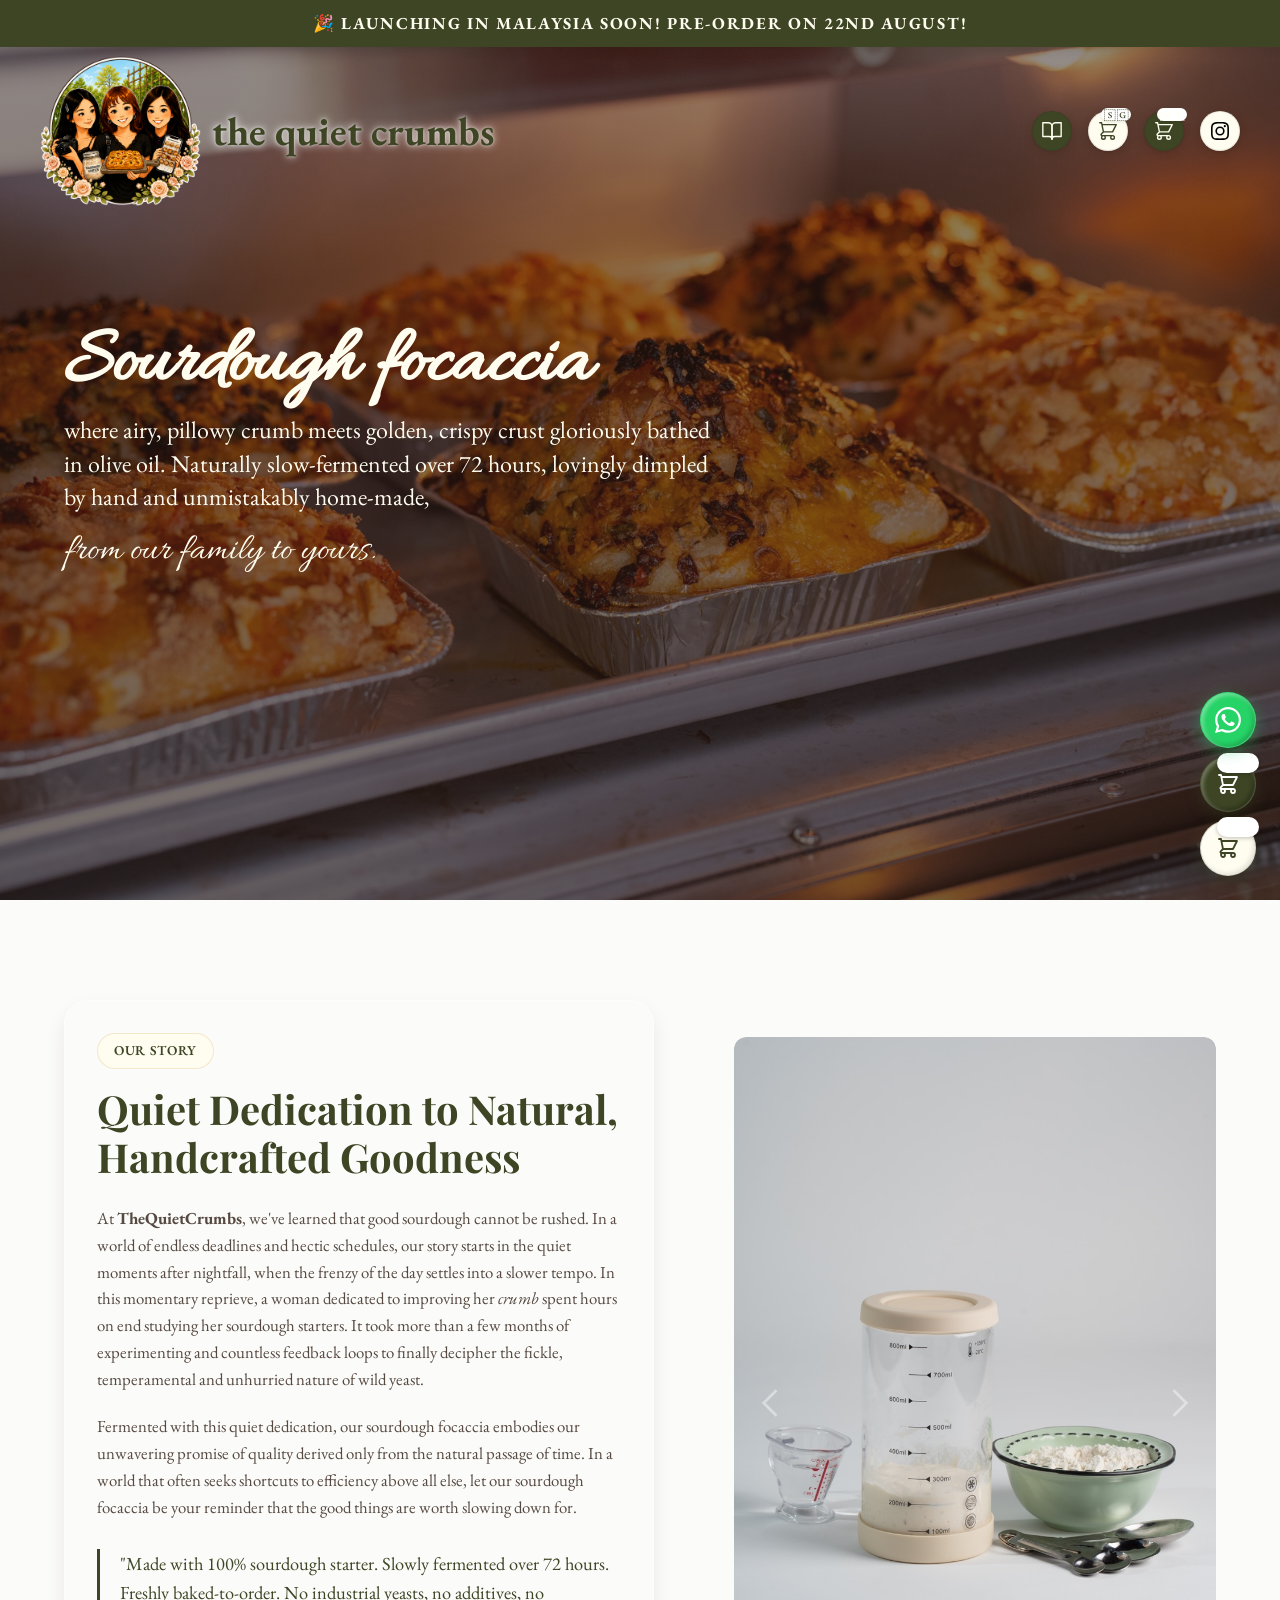
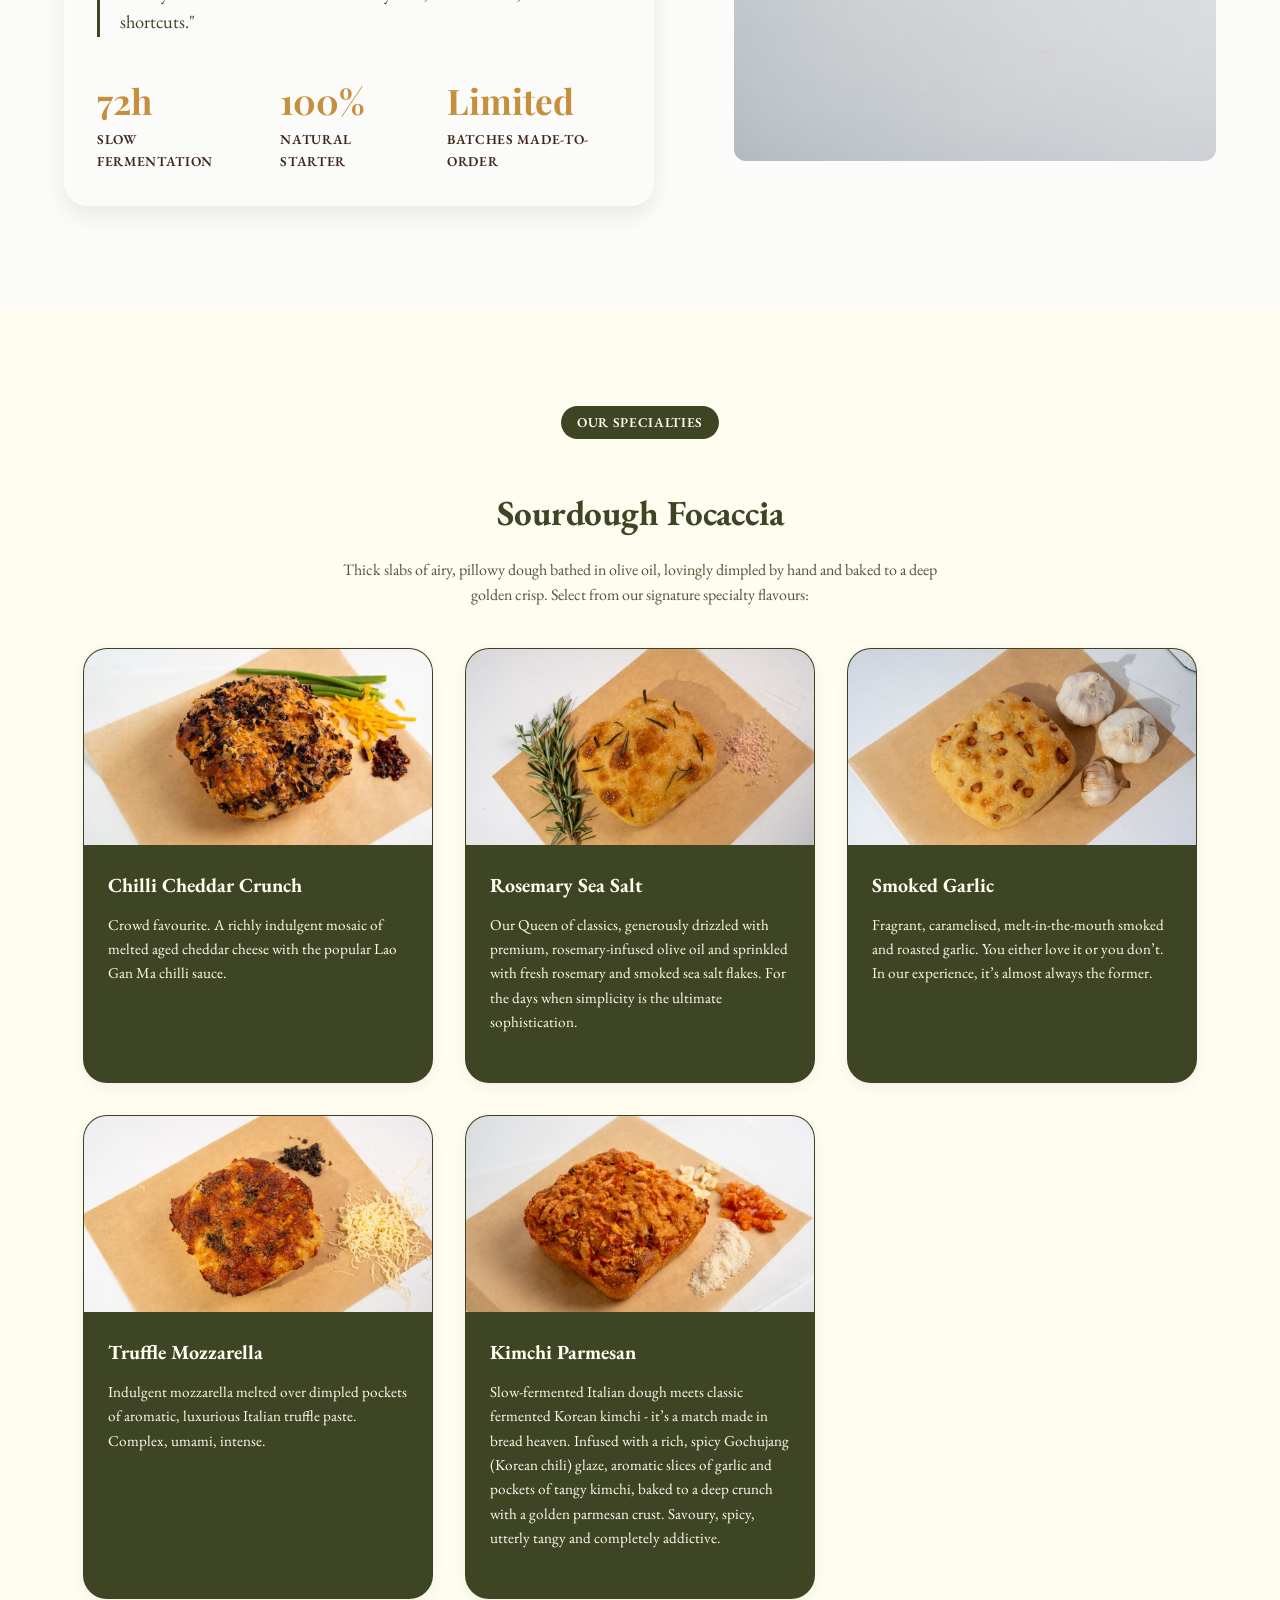
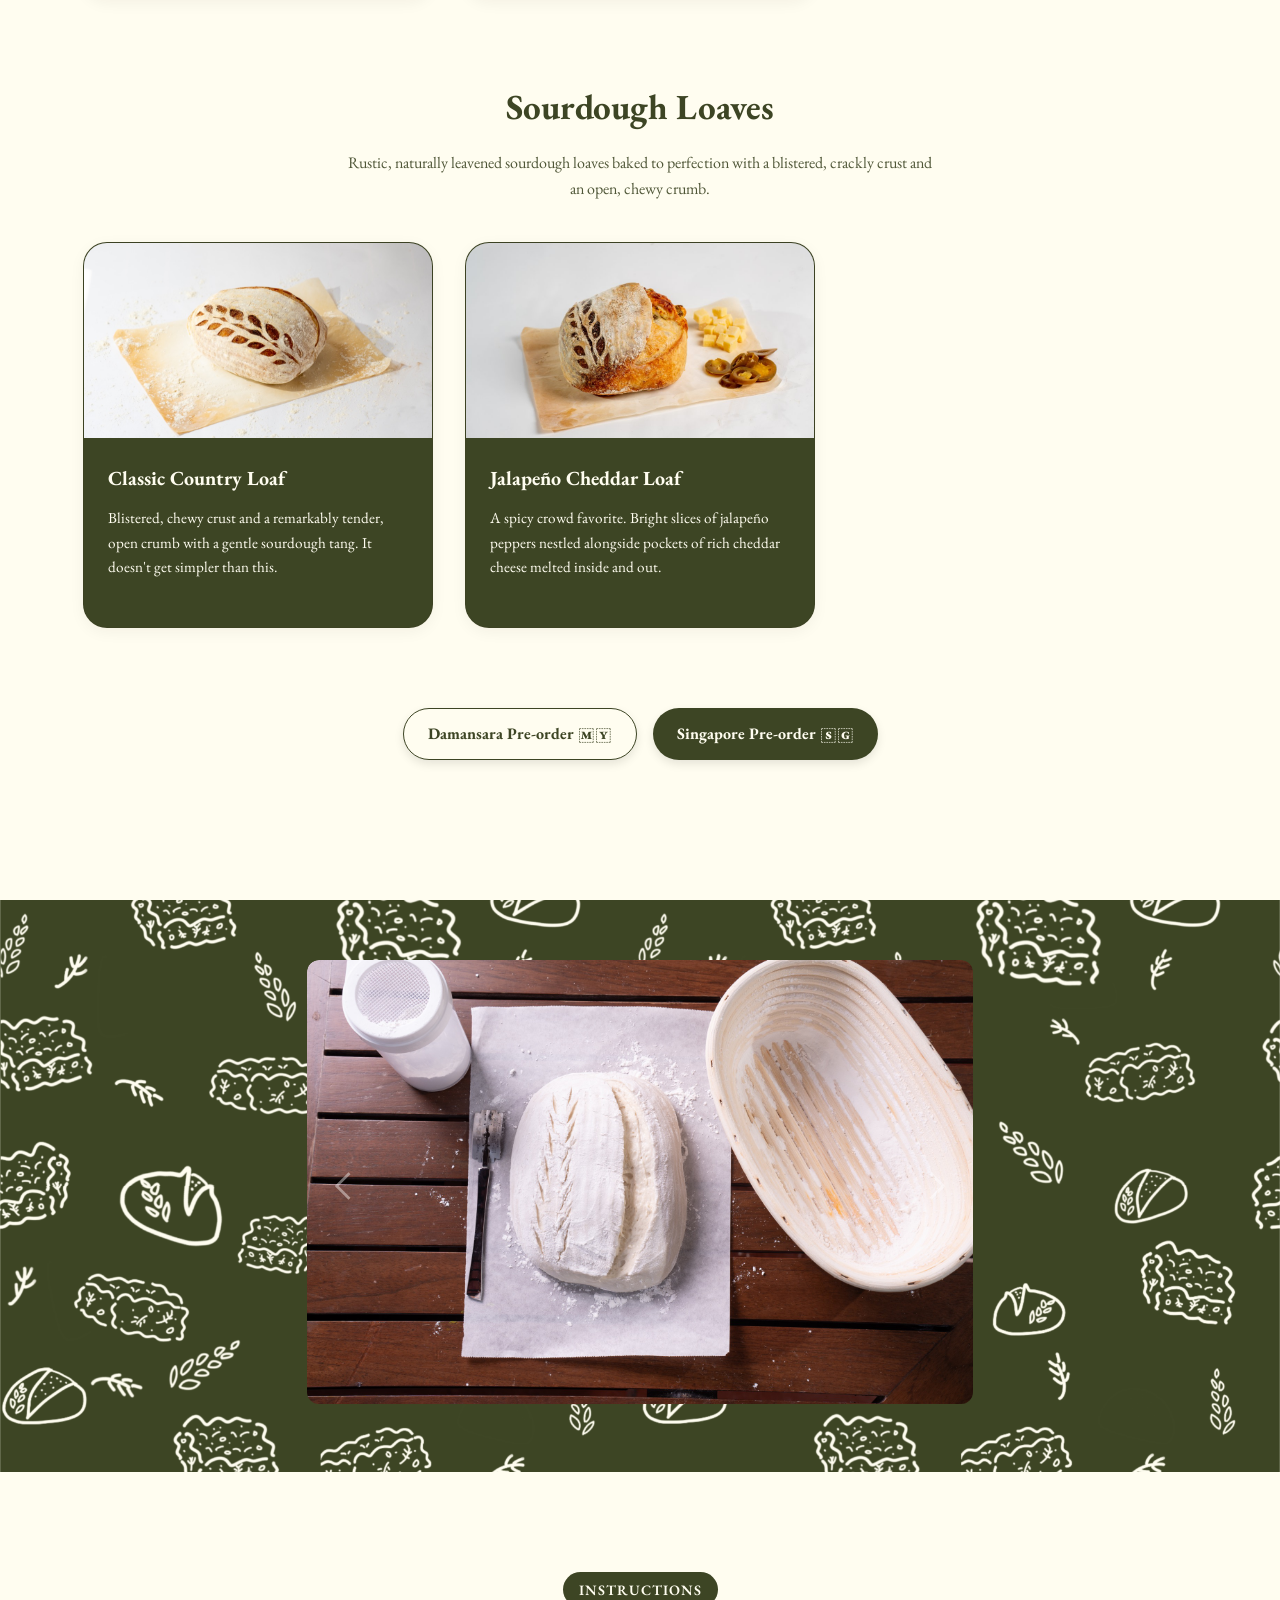
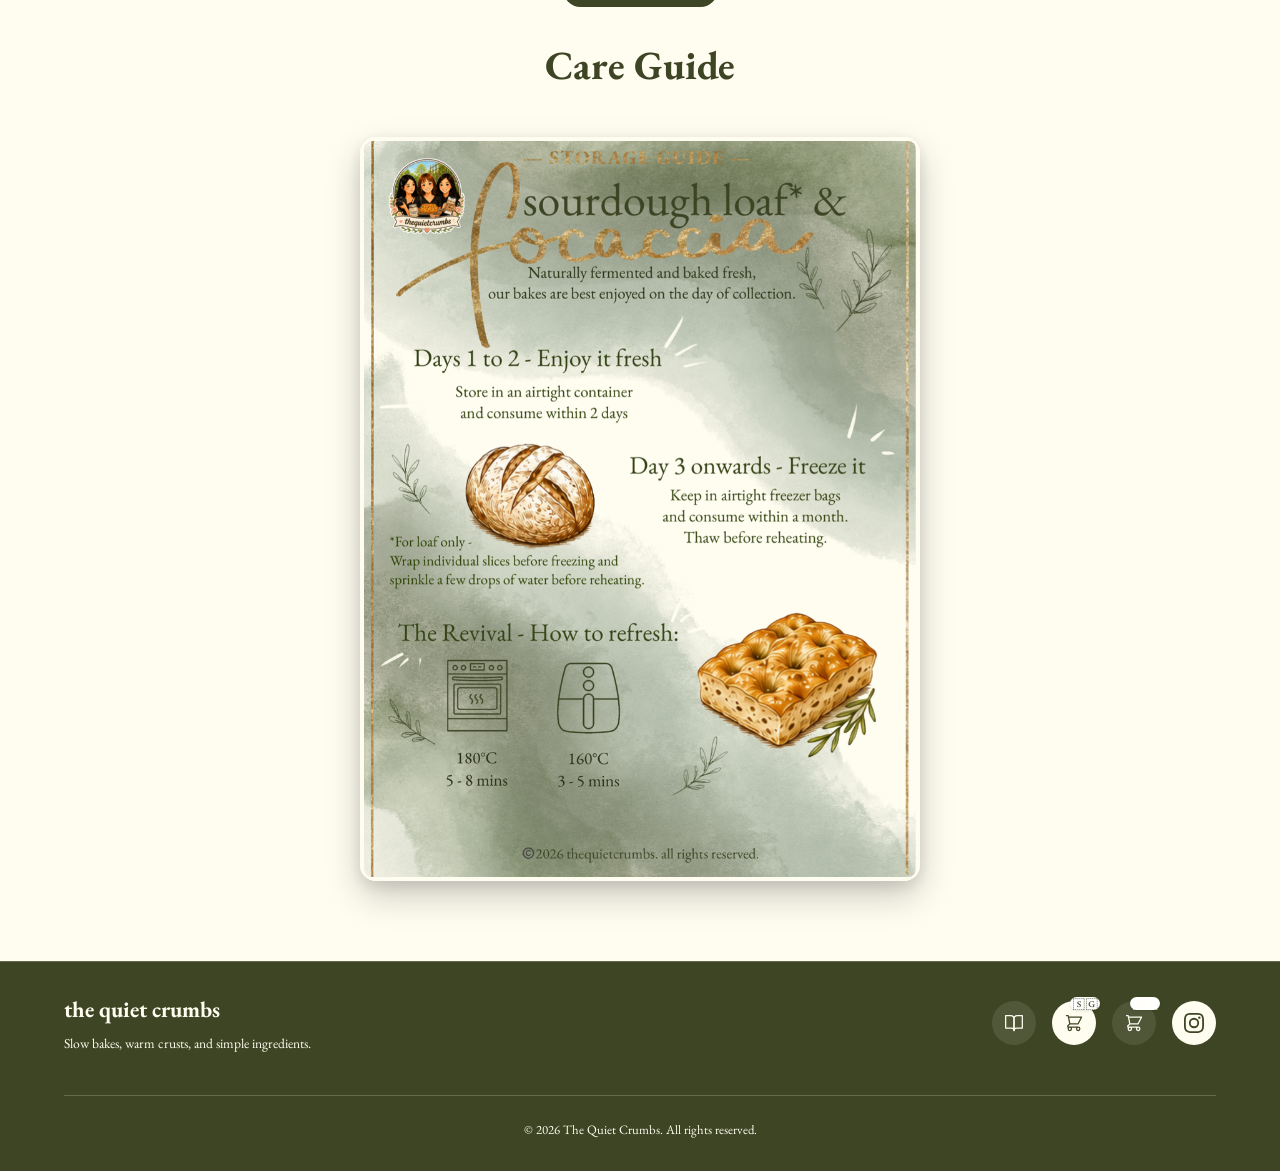
==== commit dd691ed1: "fix: loosen reveal observer thresholds to fix carousel visibility on mobile" ====
--- a/index.html
+++ b/index.html
@@ -362,8 +362,8 @@
           }
         });
       }, {
-        threshold: 0.15,
-        rootMargin: '0px 0px -50px 0px'
+        threshold: 0.05,
+        rootMargin: '0px 0px -20px 0px'
       });
 
       revealElements.forEach(el => {
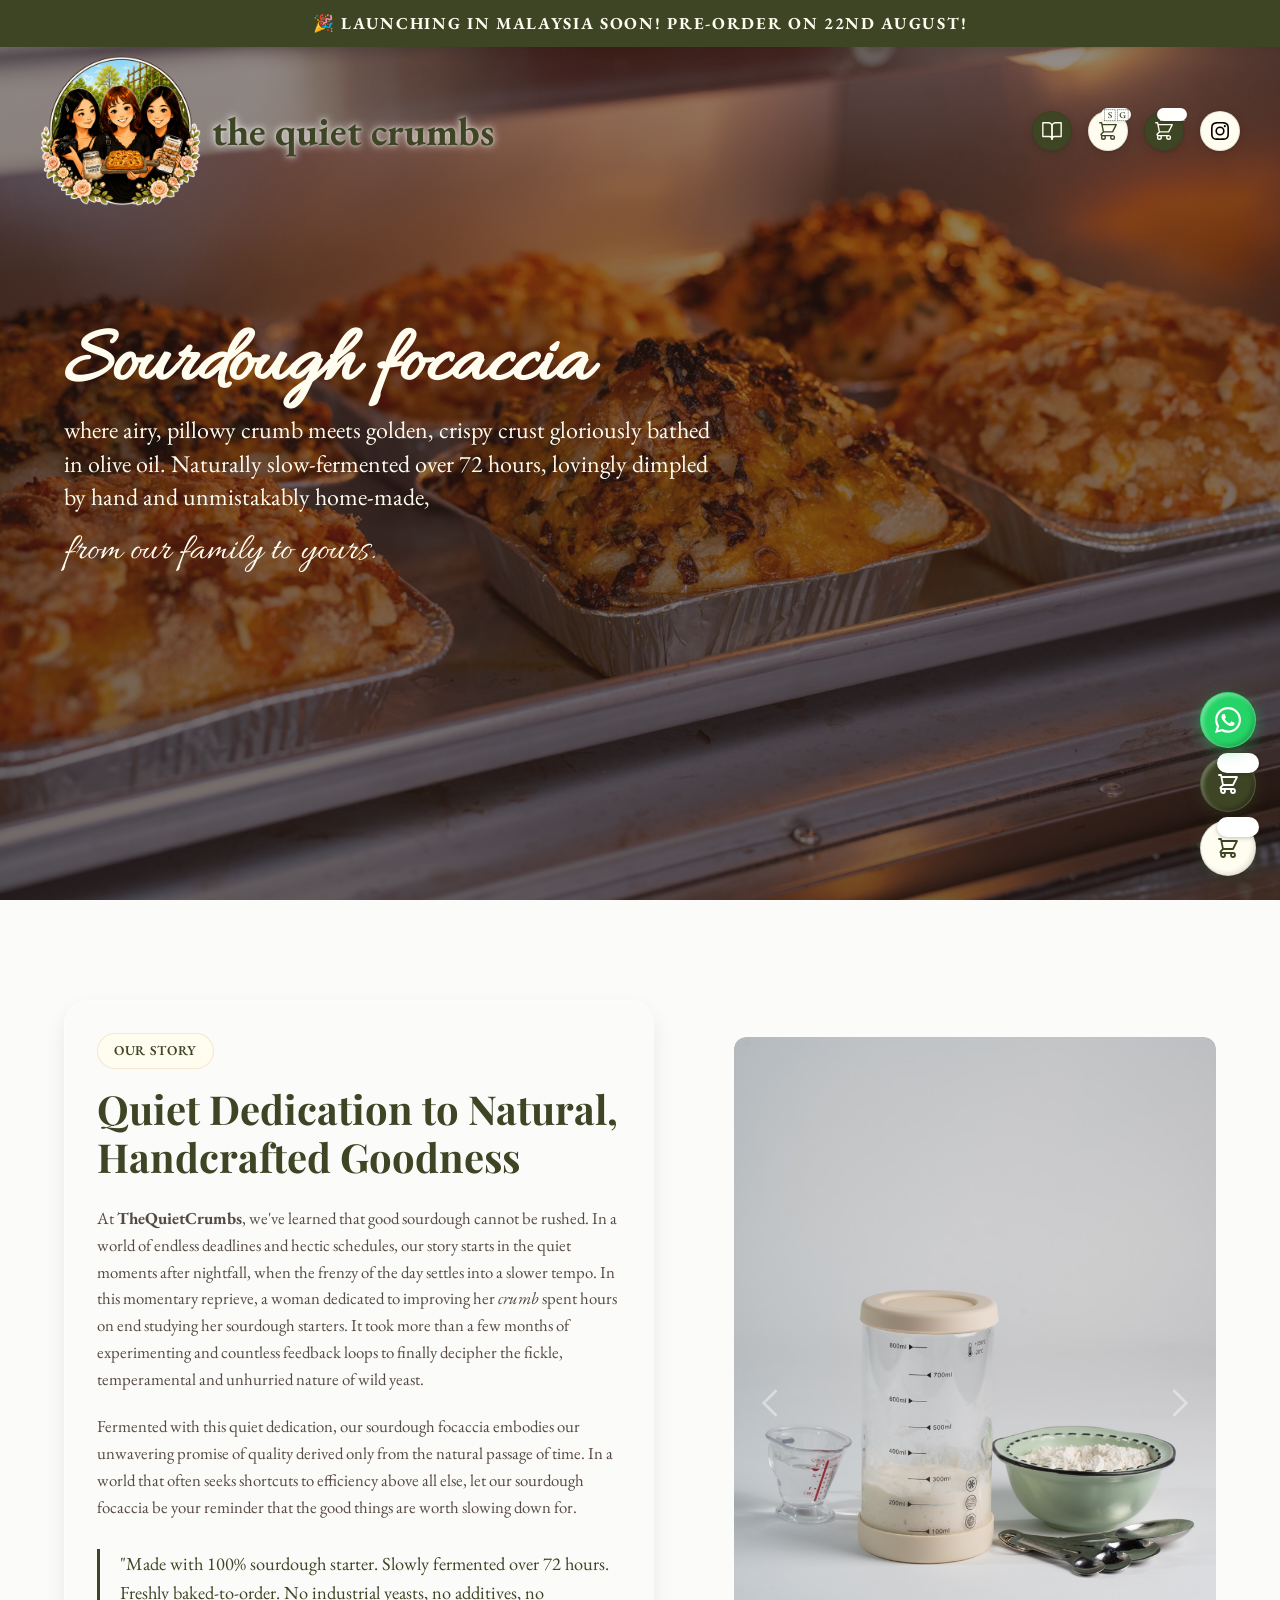
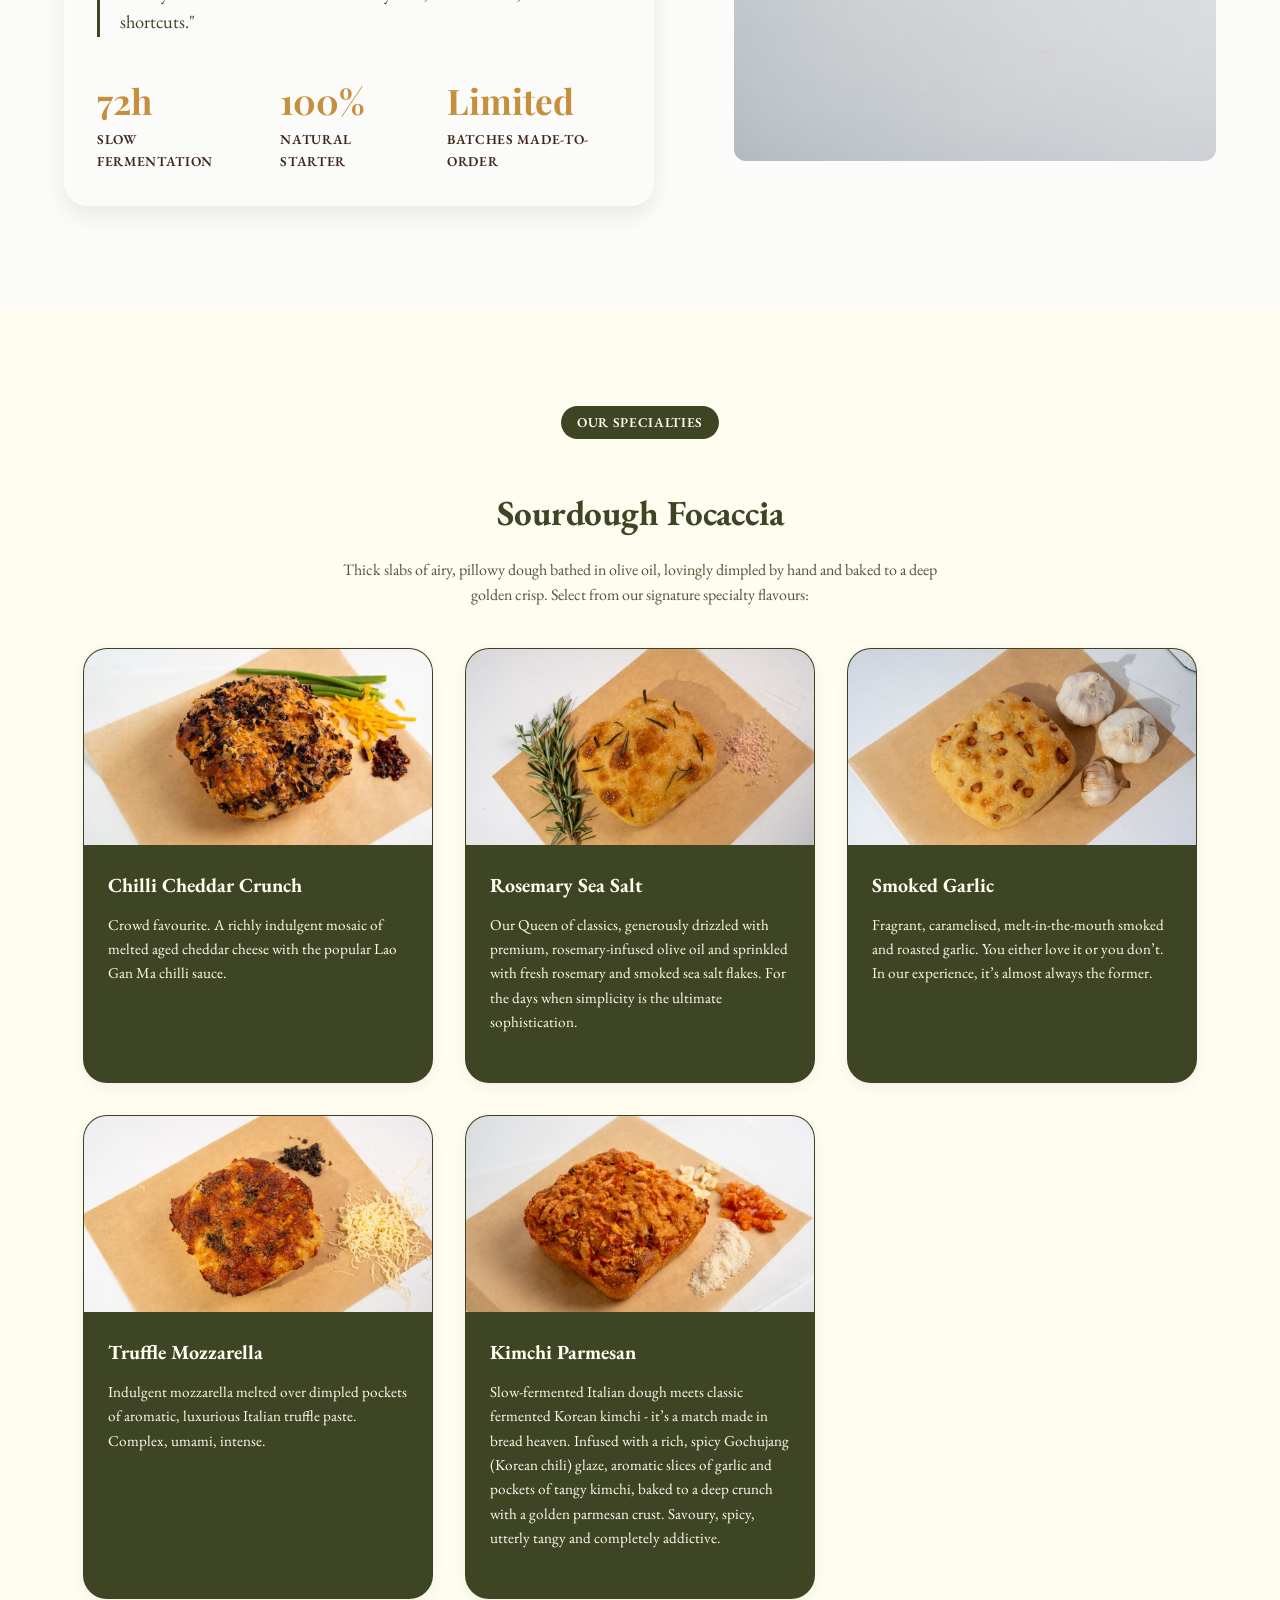
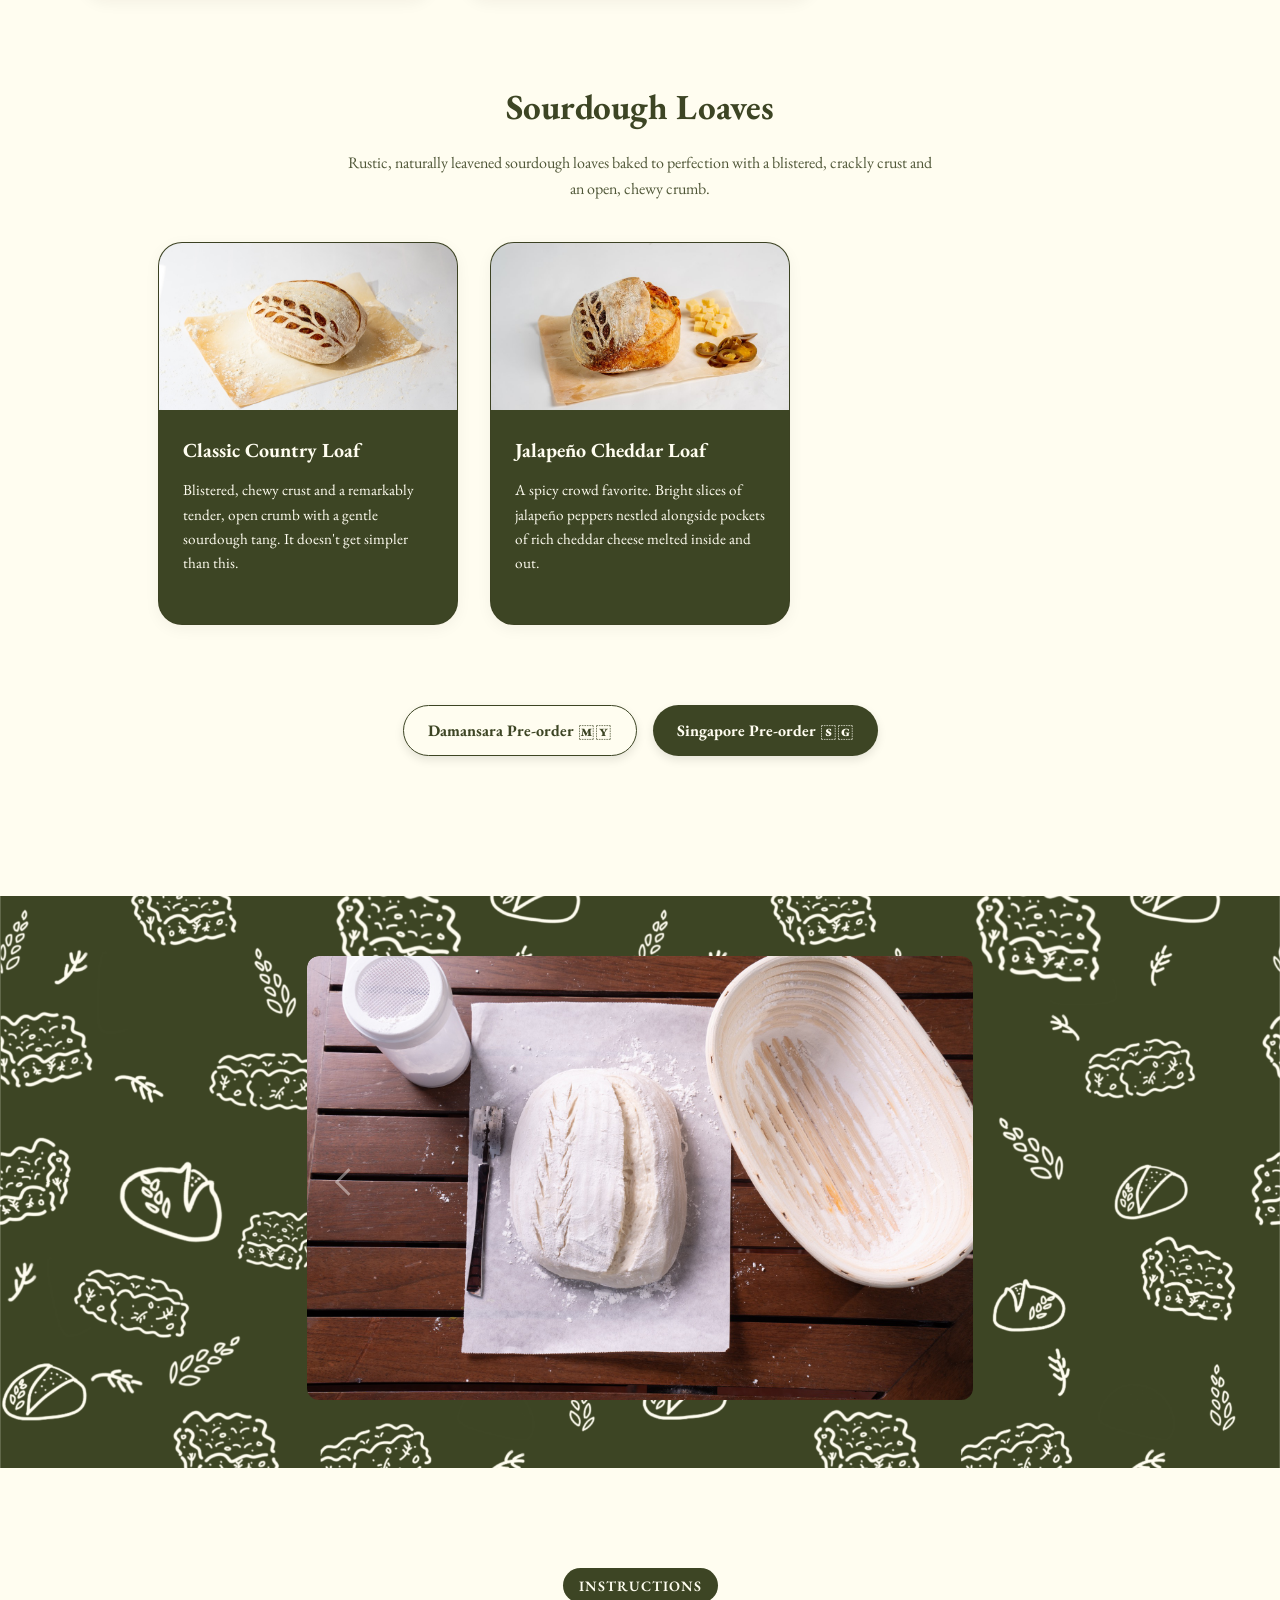
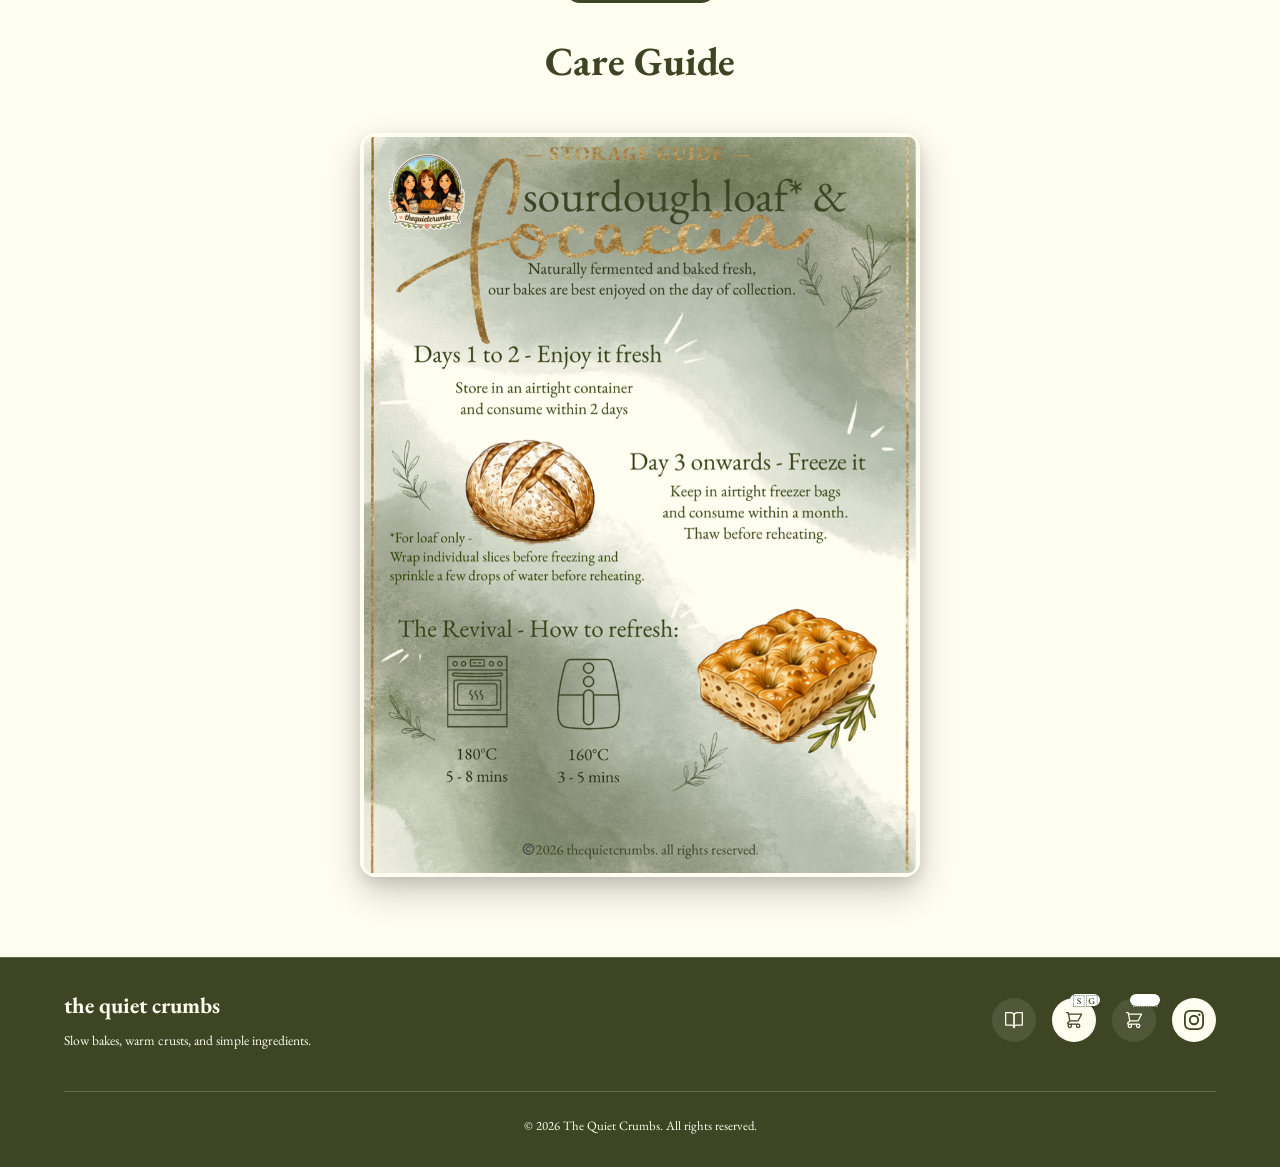
==== commit 6160a78b: "fix: correctly scope loaves section width and carousel visibility on mobile - Add max-width: 900px +" ====
--- a/index.html
+++ b/index.html
@@ -206,7 +206,7 @@
 </div>
 </div>
 <!-- TAB: SOURDOUGH LOAVES -->
-<div id="section-loaves" style="margin-top: 60px;">
+<div id="section-loaves" style="margin-top: 60px; max-width: 900px; margin-left: auto; margin-right: auto;">
 <h3 class="reveal" style="font-family: var(--font-heading); color: var(--color-main-1); font-size: 2.2rem; text-align: center; margin-bottom: 15px;">Sourdough Loaves</h3>
 <p class="reveal" style="text-align: center; max-width: 600px; margin: 0 auto 40px auto; color: var(--color-main-1); opacity: 0.9; line-height: 1.6;">Rustic, naturally leavened sourdough loaves baked to perfection with a blistered, crackly crust and an open, chewy crumb.</p>
 <div class="products-grid" style="margin-bottom: 80px;">
@@ -241,7 +241,7 @@
 <!-- INTEREST / PRE-ORDER FORM SECTION -->
 <!-- SG ORDER SECTION -->
 <!-- PREORDER SECTION -->
-<section class="carousel-section" id="carousel-section" style="padding: 60px 0; background-color: var(--color-main-2); background-image: url('assets/TQC_Pattern_v2.0_Dark.png'); background-size: cover; background-position: center;"><div class="container"><div style="max-width: 666px; margin: 0 auto;"><div class="about-image-container reveal">
+<section class="carousel-section" id="carousel-section" style="padding: 60px 0; background-color: var(--color-main-2); background-image: url('assets/TQC_Pattern_v2.0_Dark.png'); background-size: cover; background-position: center;"><div class="container"><div style="max-width: 666px; margin: 0 auto;"><div class="about-image-container">
 <div class="carousel-container" style="position: relative;">
 <button aria-label="Previous" class="carousel-btn prev-btn" style="position: absolute; left: 15px; top: 50%; transform: translateY(-50%); background: transparent; border: none; border-radius: 50%; outline: none; width: 44px; height: 44px; cursor: pointer; display: flex; align-items: center; justify-content: center; color: rgba(255,255,255,0.7); z-index: 10; transition: all 0.3s; opacity: 0.6;"><svg fill="none" stroke="currentColor" stroke-width="1.5" viewbox="0 0 24 24"><path d="M15 19l-7-7 7-7"></path></svg></button>
 <div class="about-image-carousel custom-scrollbar" style="display: flex; overflow-x: auto; scroll-snap-type: x mandatory; gap: 16px; border-radius: 12px; padding-bottom: 8px; cursor: grab;">
@@ -604,7 +604,7 @@
           }, 5000);
         });
 
-        // Mouse drag to scroll
+        // Mouse drag to scroll (desktop)
         let isDown = false;
         let startX;
         let scrollLeft;
@@ -630,6 +630,36 @@
           const walk = (x - startX) * 2; // Scroll-fast multiplier
           carousel.scrollLeft = scrollLeft - walk;
         });
+
+        // Touch swipe support (mobile)
+        let touchStartX = 0;
+        let touchScrollLeft = 0;
+        let isTouchDragging = false;
+
+        carousel.addEventListener('touchstart', (e) => {
+          touchStartX = e.touches[0].clientX;
+          touchScrollLeft = carousel.scrollLeft;
+          isTouchDragging = true;
+          clearInterval(autoPlayInterval); // pause auto-play on touch
+        }, { passive: true });
+
+        carousel.addEventListener('touchmove', (e) => {
+          if (!isTouchDragging) return;
+          const dx = touchStartX - e.touches[0].clientX;
+          carousel.scrollLeft = touchScrollLeft + dx;
+        }, { passive: true });
+
+        carousel.addEventListener('touchend', () => {
+          isTouchDragging = false;
+          // Snap to nearest image after swipe
+          const imageWidth = carousel.offsetWidth;
+          const targetIndex = Math.round(carousel.scrollLeft / imageWidth);
+          carousel.scrollTo({ left: targetIndex * imageWidth, behavior: 'smooth' });
+          // Resume auto-play
+          autoPlayInterval = setInterval(() => {
+            if (nextBtn) nextBtn.click();
+          }, 5000);
+        }, { passive: true });
       }
     });
   });
--- a/css/styles.css
+++ b/css/styles.css
@@ -1644,9 +1644,10 @@
         padding: 12px 20px !important;
       }
 
-      /* Products grid: single column */
+      /* Products grid: single column, centered (not stretched to full width) */
       .products-grid {
-        grid-template-columns: 1fr !important;
+        grid-template-columns: minmax(0, 420px) !important;
+        justify-content: center !important;
       }
       /* Tabs */
       .products-tabs {
@@ -1670,7 +1671,12 @@
       .about-grid {
         grid-template-columns: 1fr;
       }
-      .about-image-container {
+      /* Keep about-image-container visible on mobile inside carousel-section */
+      #carousel-section .about-image-container {
+        display: block;
+      }
+      /* Keep about-section carousel hidden on mobile (layout is 1-col text-only) */
+      .about-grid .about-image-container {
         display: none;
       }
 
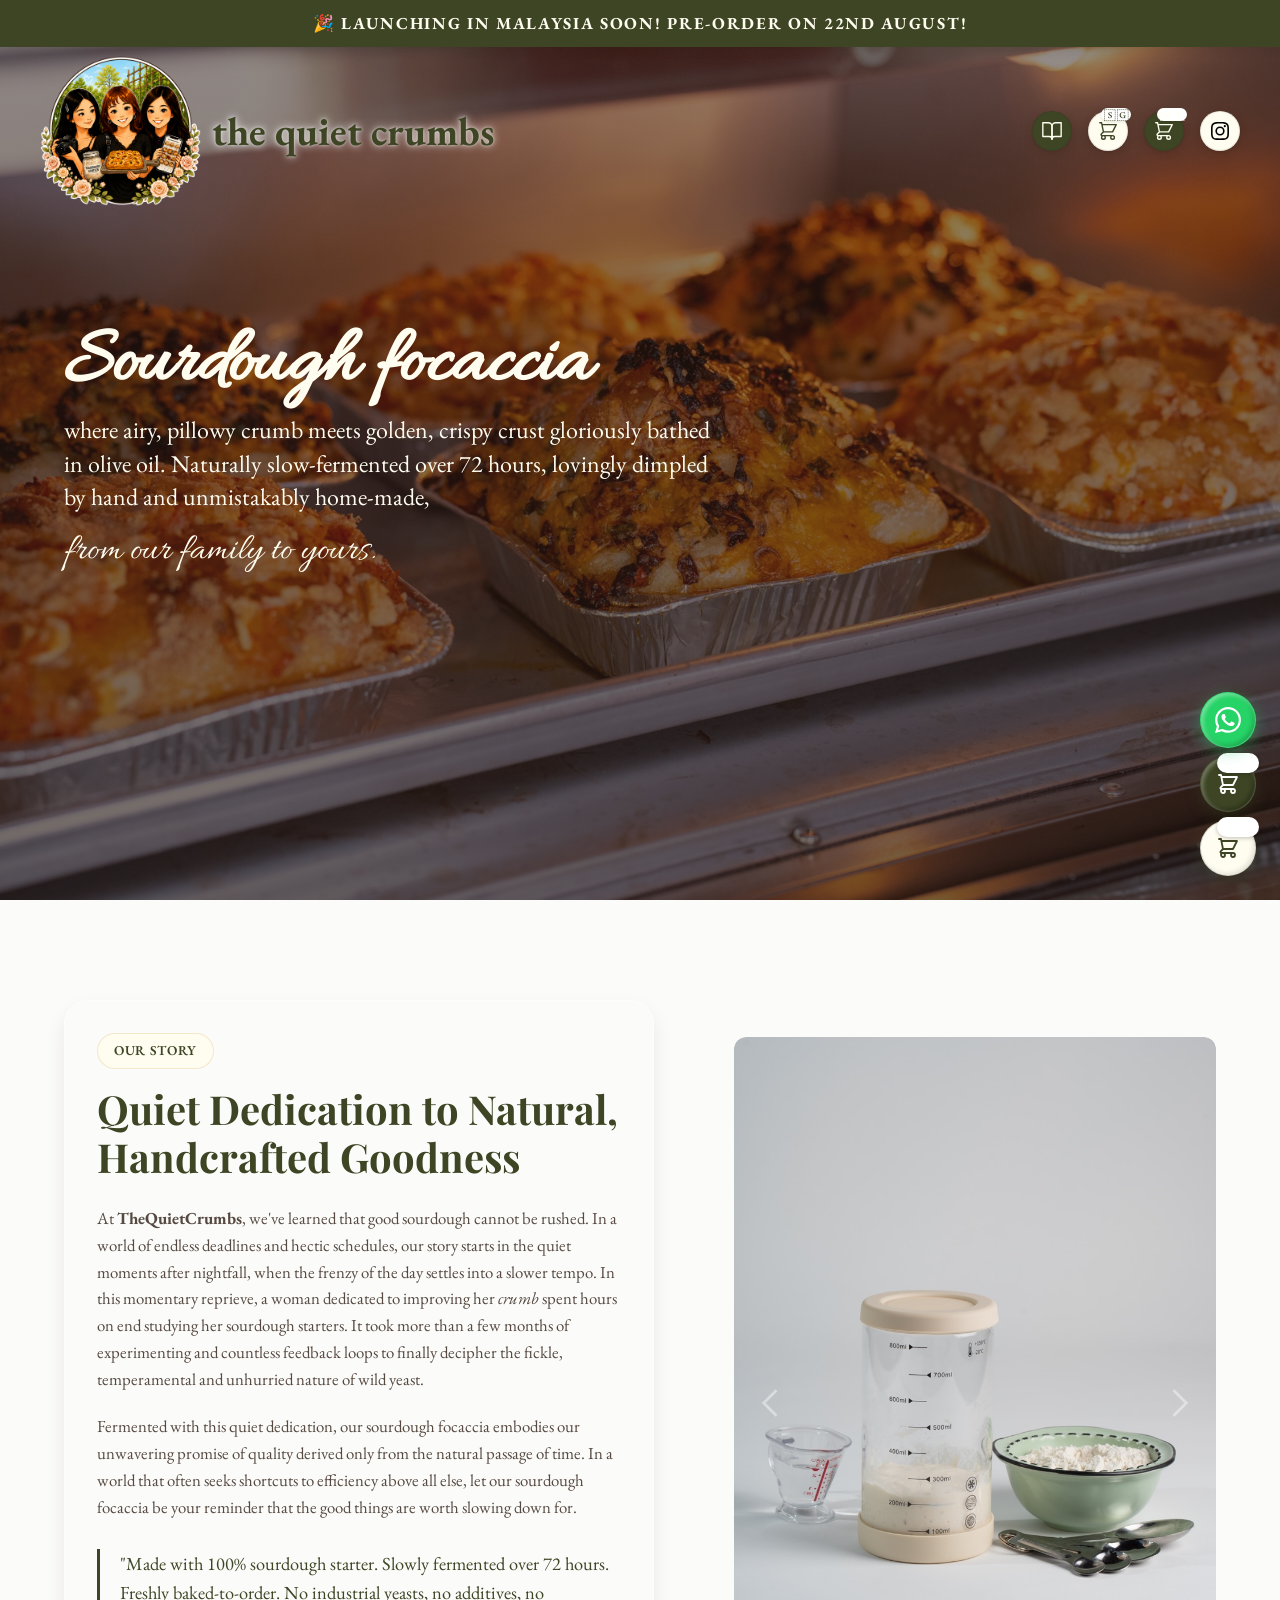
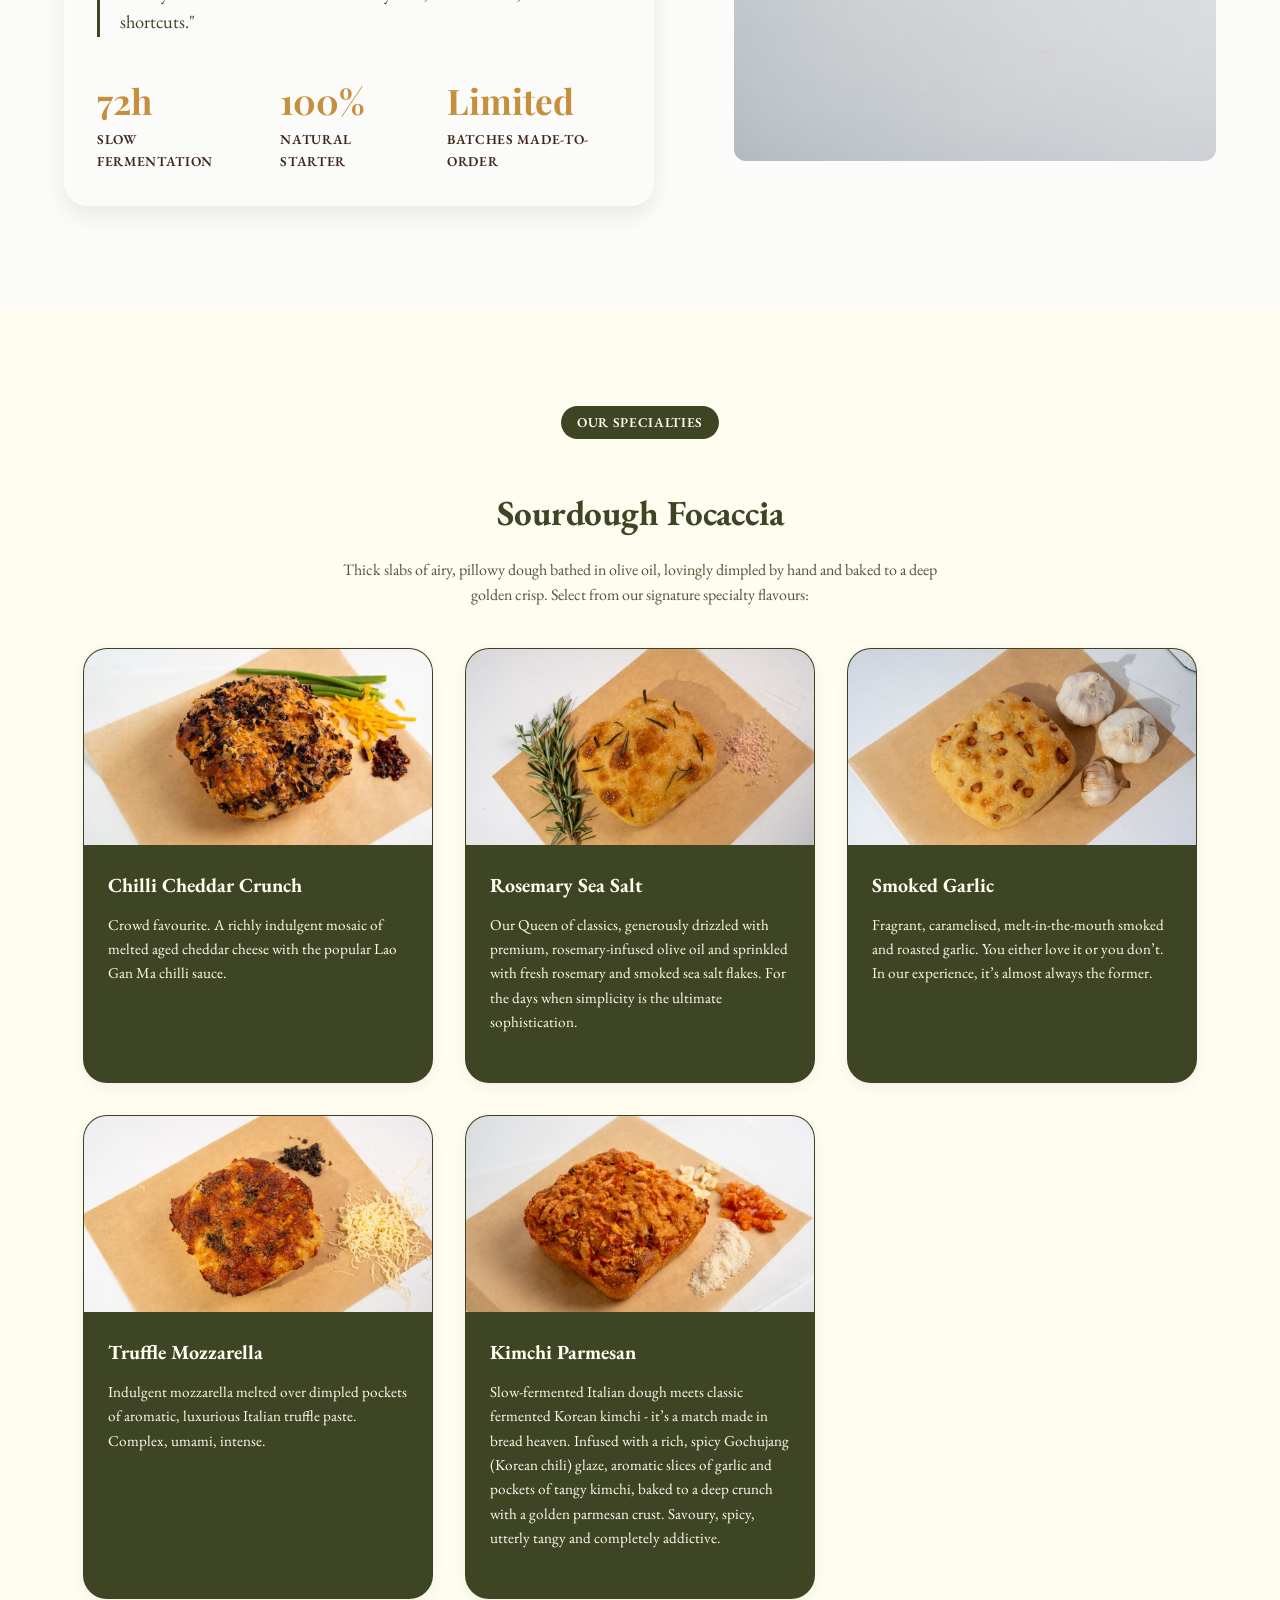
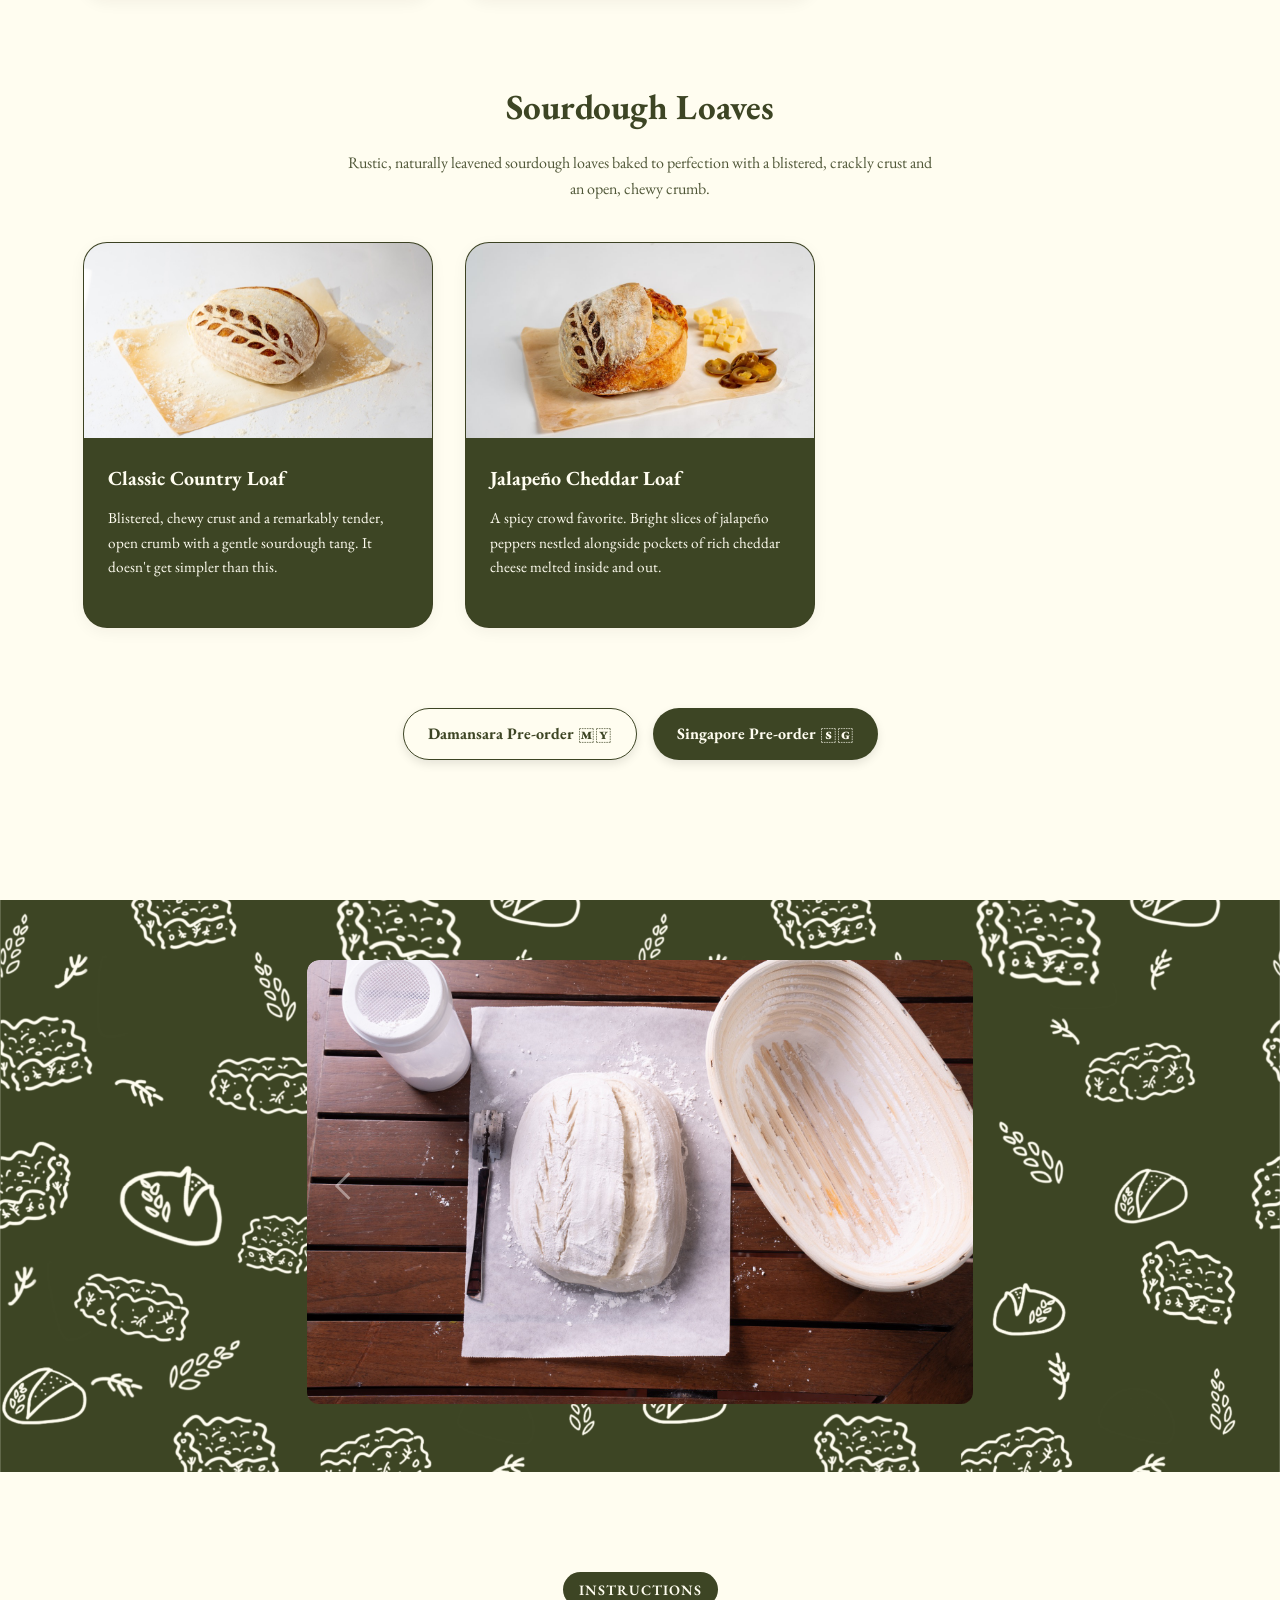
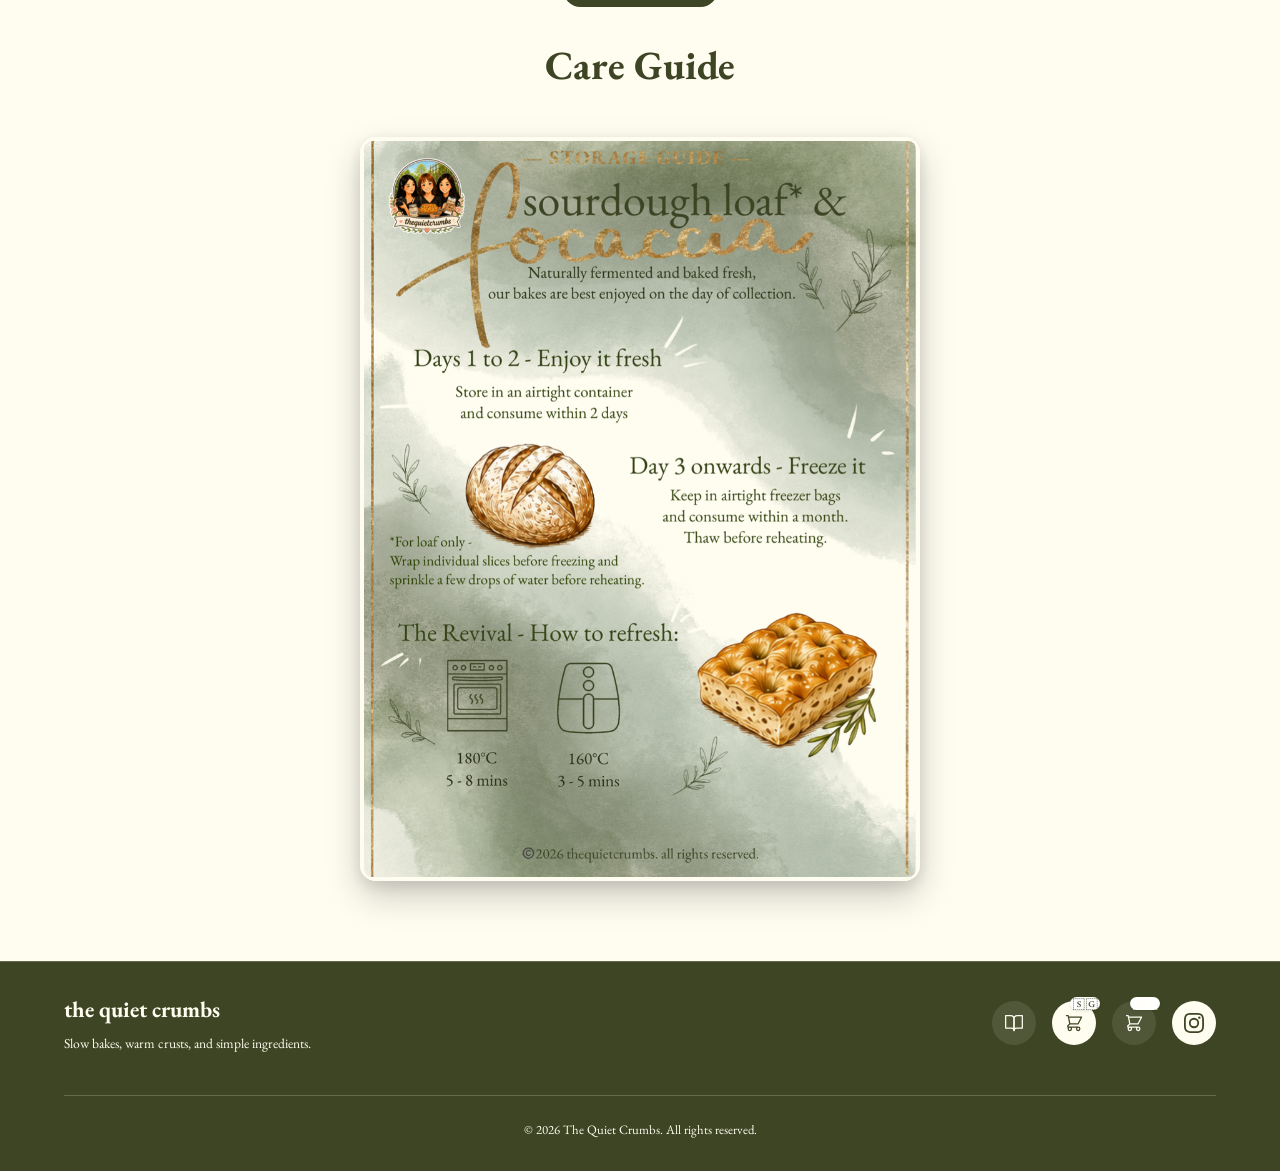
==== commit 8a4db876: "fix: move #section-loaves inside .container — root cause of layout mismatch The .container div was b" ====
--- a/index.html
+++ b/index.html
@@ -204,9 +204,8 @@
 </div>
 </div>
 </div>
-</div>
 <!-- TAB: SOURDOUGH LOAVES -->
-<div id="section-loaves" style="margin-top: 60px; max-width: 900px; margin-left: auto; margin-right: auto;">
+<div id="section-loaves" style="margin-top: 60px;">
 <h3 class="reveal" style="font-family: var(--font-heading); color: var(--color-main-1); font-size: 2.2rem; text-align: center; margin-bottom: 15px;">Sourdough Loaves</h3>
 <p class="reveal" style="text-align: center; max-width: 600px; margin: 0 auto 40px auto; color: var(--color-main-1); opacity: 0.9; line-height: 1.6;">Rustic, naturally leavened sourdough loaves baked to perfection with a blistered, crackly crust and an open, chewy crumb.</p>
 <div class="products-grid" style="margin-bottom: 80px;">
@@ -237,6 +236,7 @@
           Singapore Pre-order 🇸🇬
         </a>
 </div></div>
+</div>
 </section>
 <!-- INTEREST / PRE-ORDER FORM SECTION -->
 <!-- SG ORDER SECTION -->
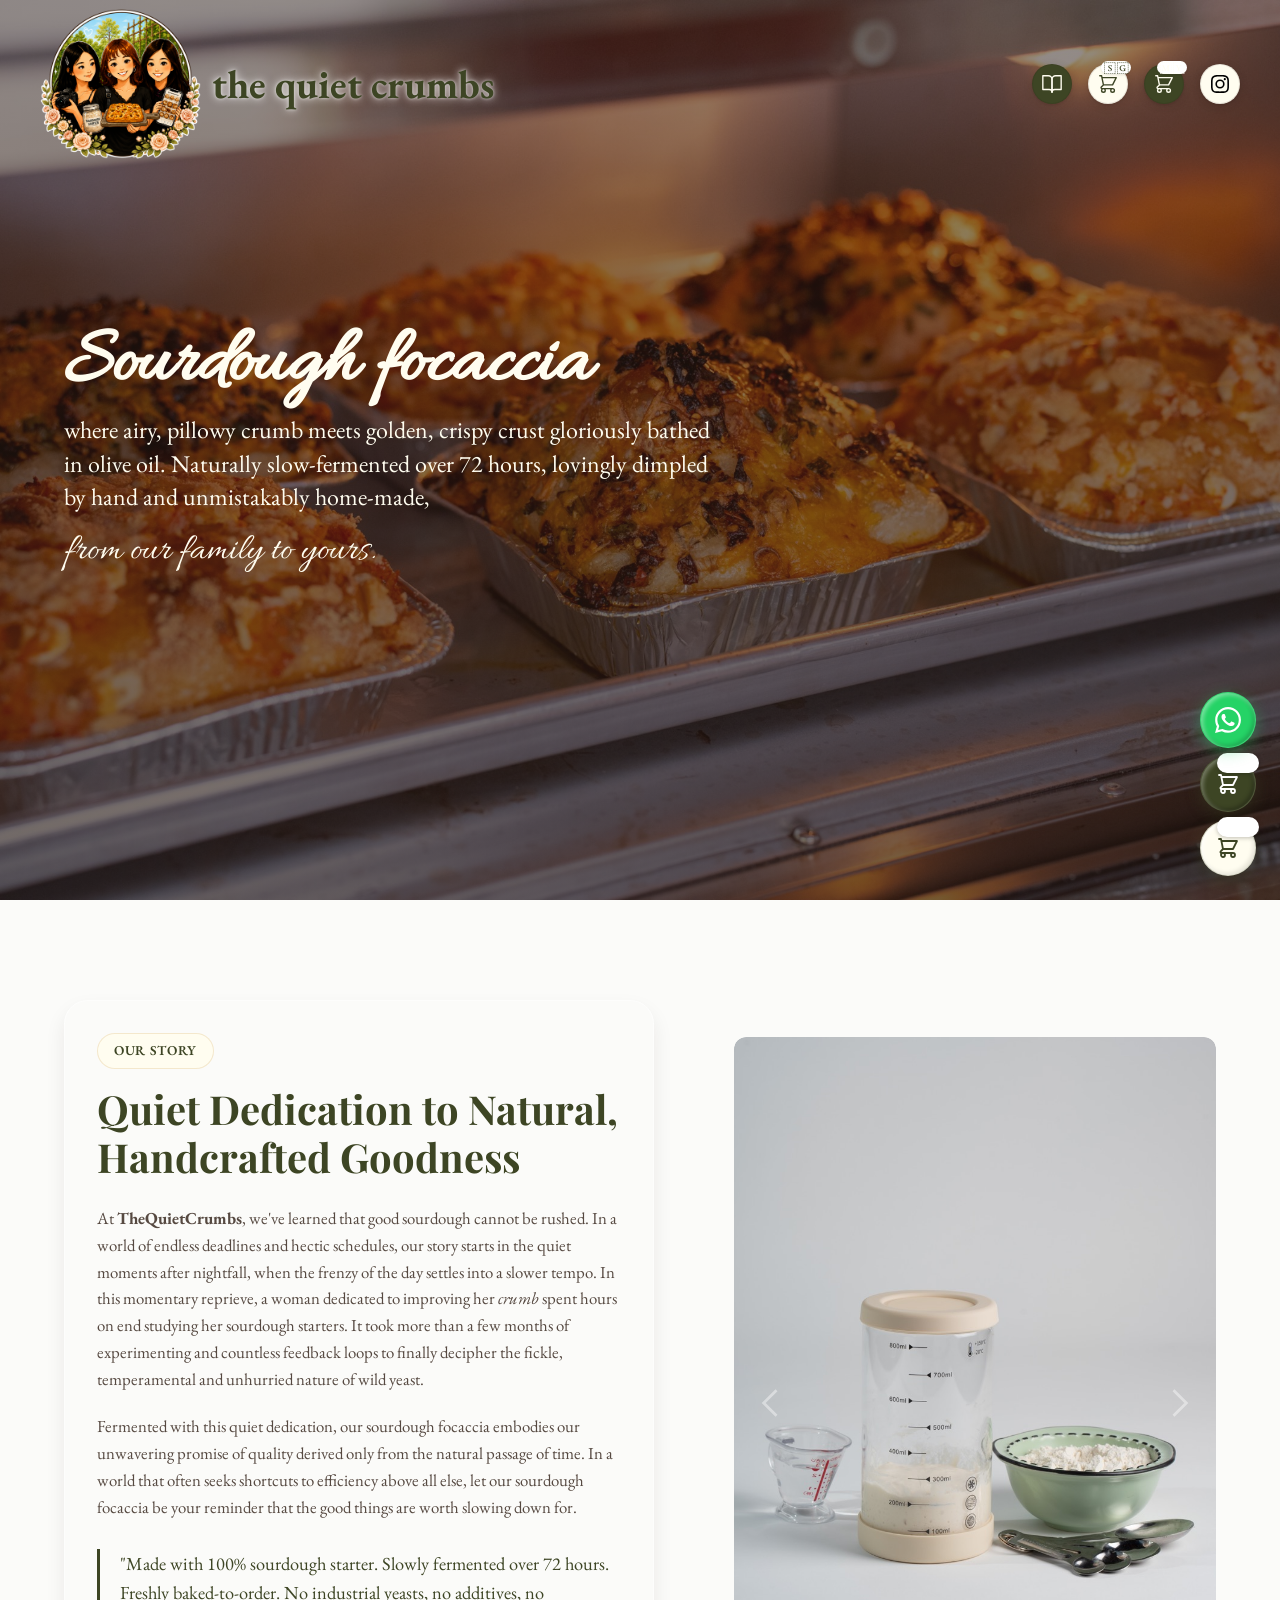
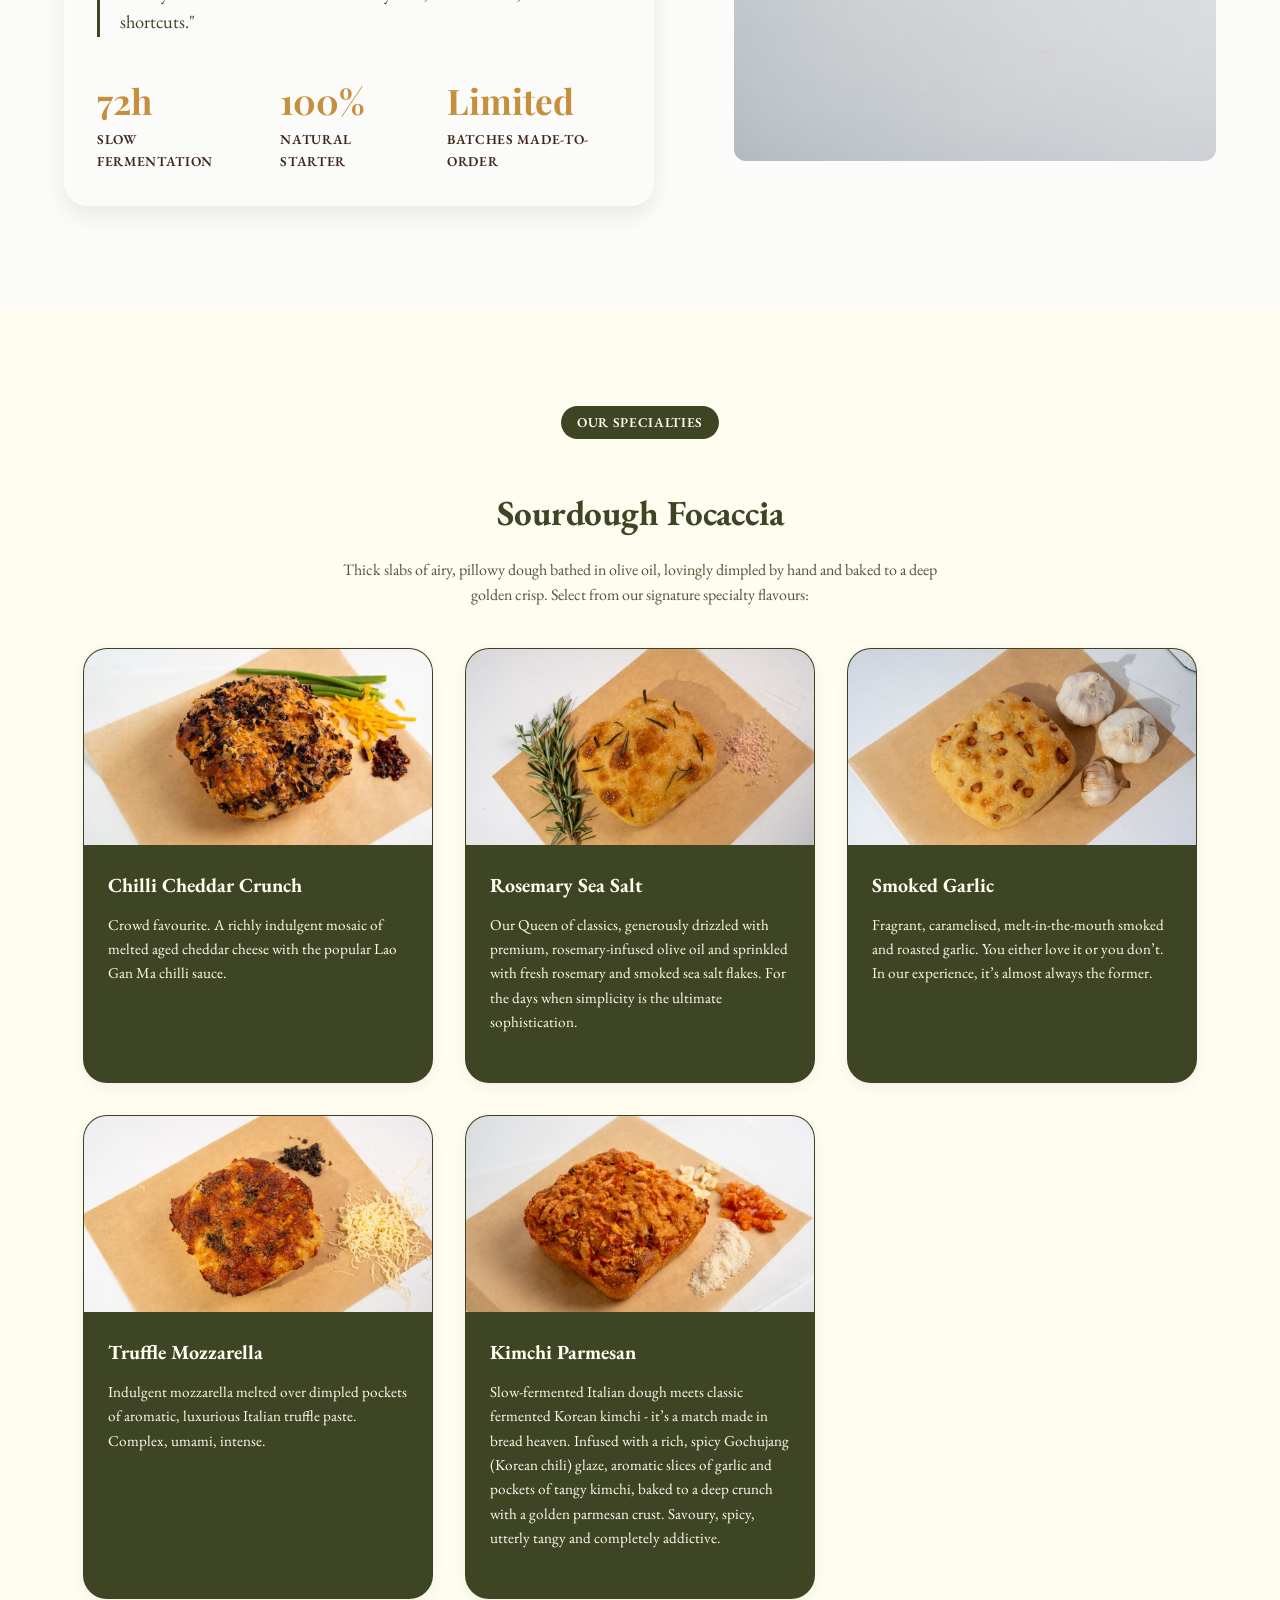
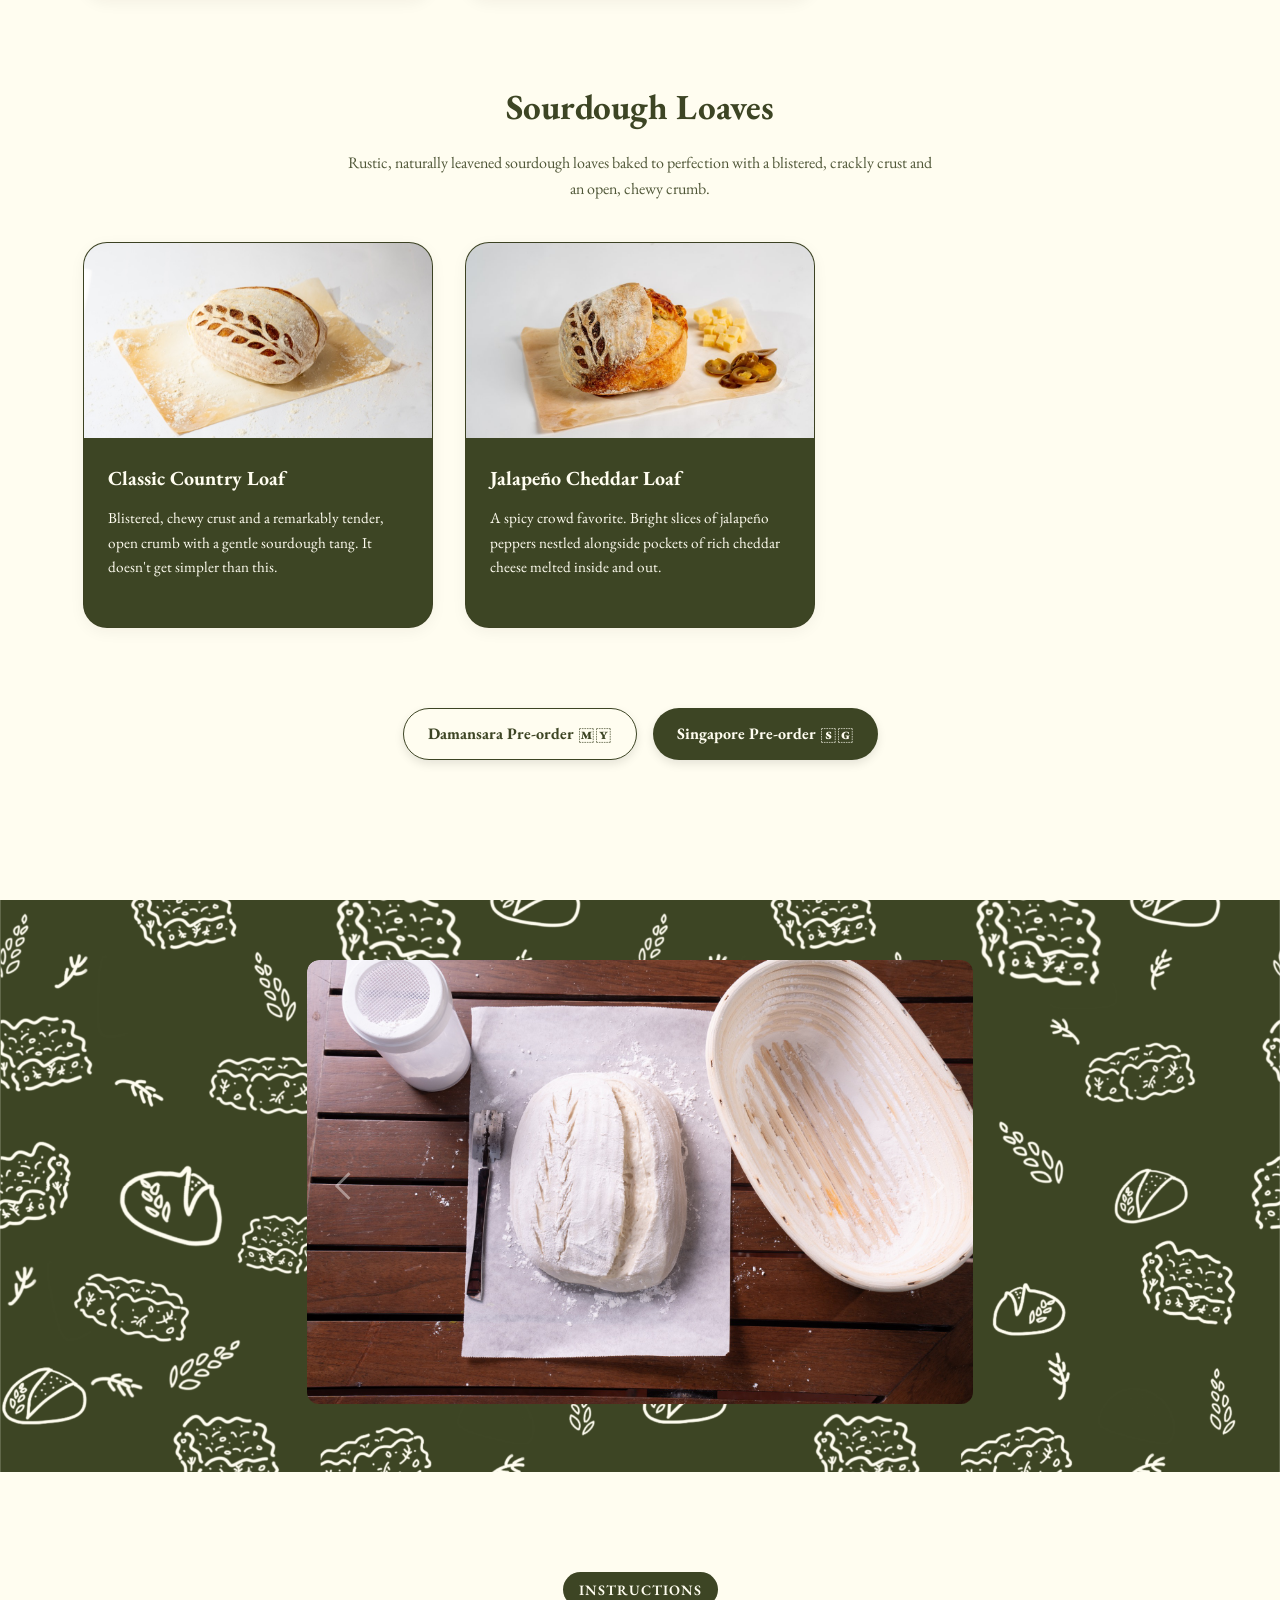
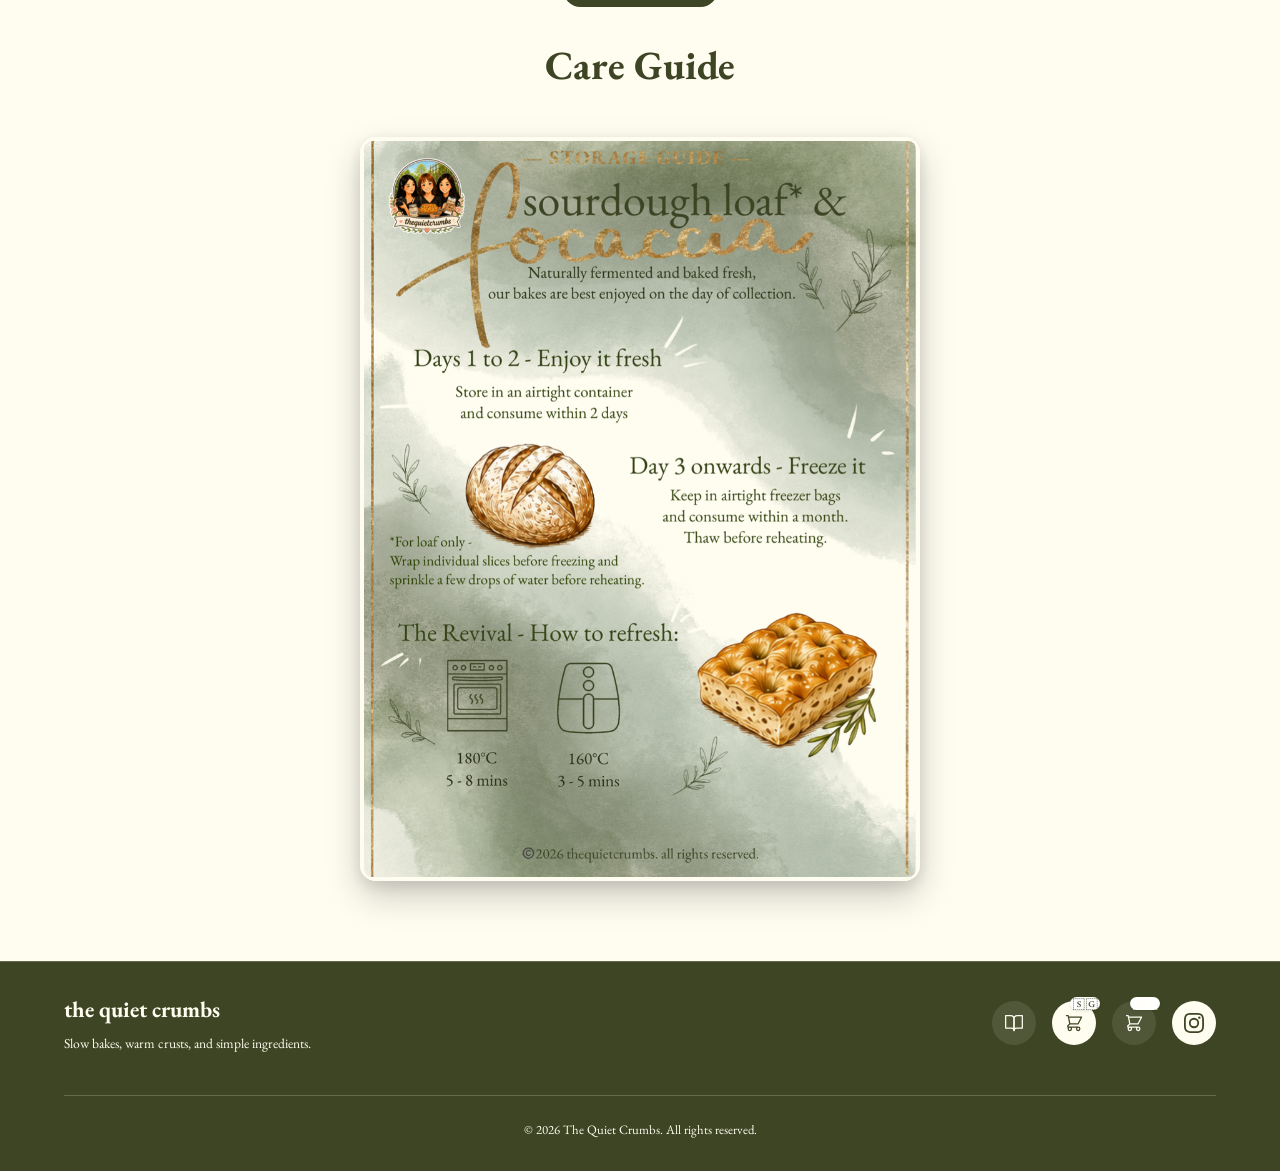
==== commit 0b01f78d: "remove: announcement banner (website is now live)" ====
--- a/index.html
+++ b/index.html
@@ -64,9 +64,6 @@
 </svg>
 </a>
 <header id="mainHeader">
-<div class="announcement-bar">
-<span>🎉 Launching in Malaysia soon! Pre-order on 22nd August!</span>
-</div>
 <div class="container nav-wrapper">
 <a aria-label="The Quiet Crumbs Home" class="logo" href="#">
 <img alt="The Quiet Crumbs" src="assets/thequietcrumbs_logo.png"/>
